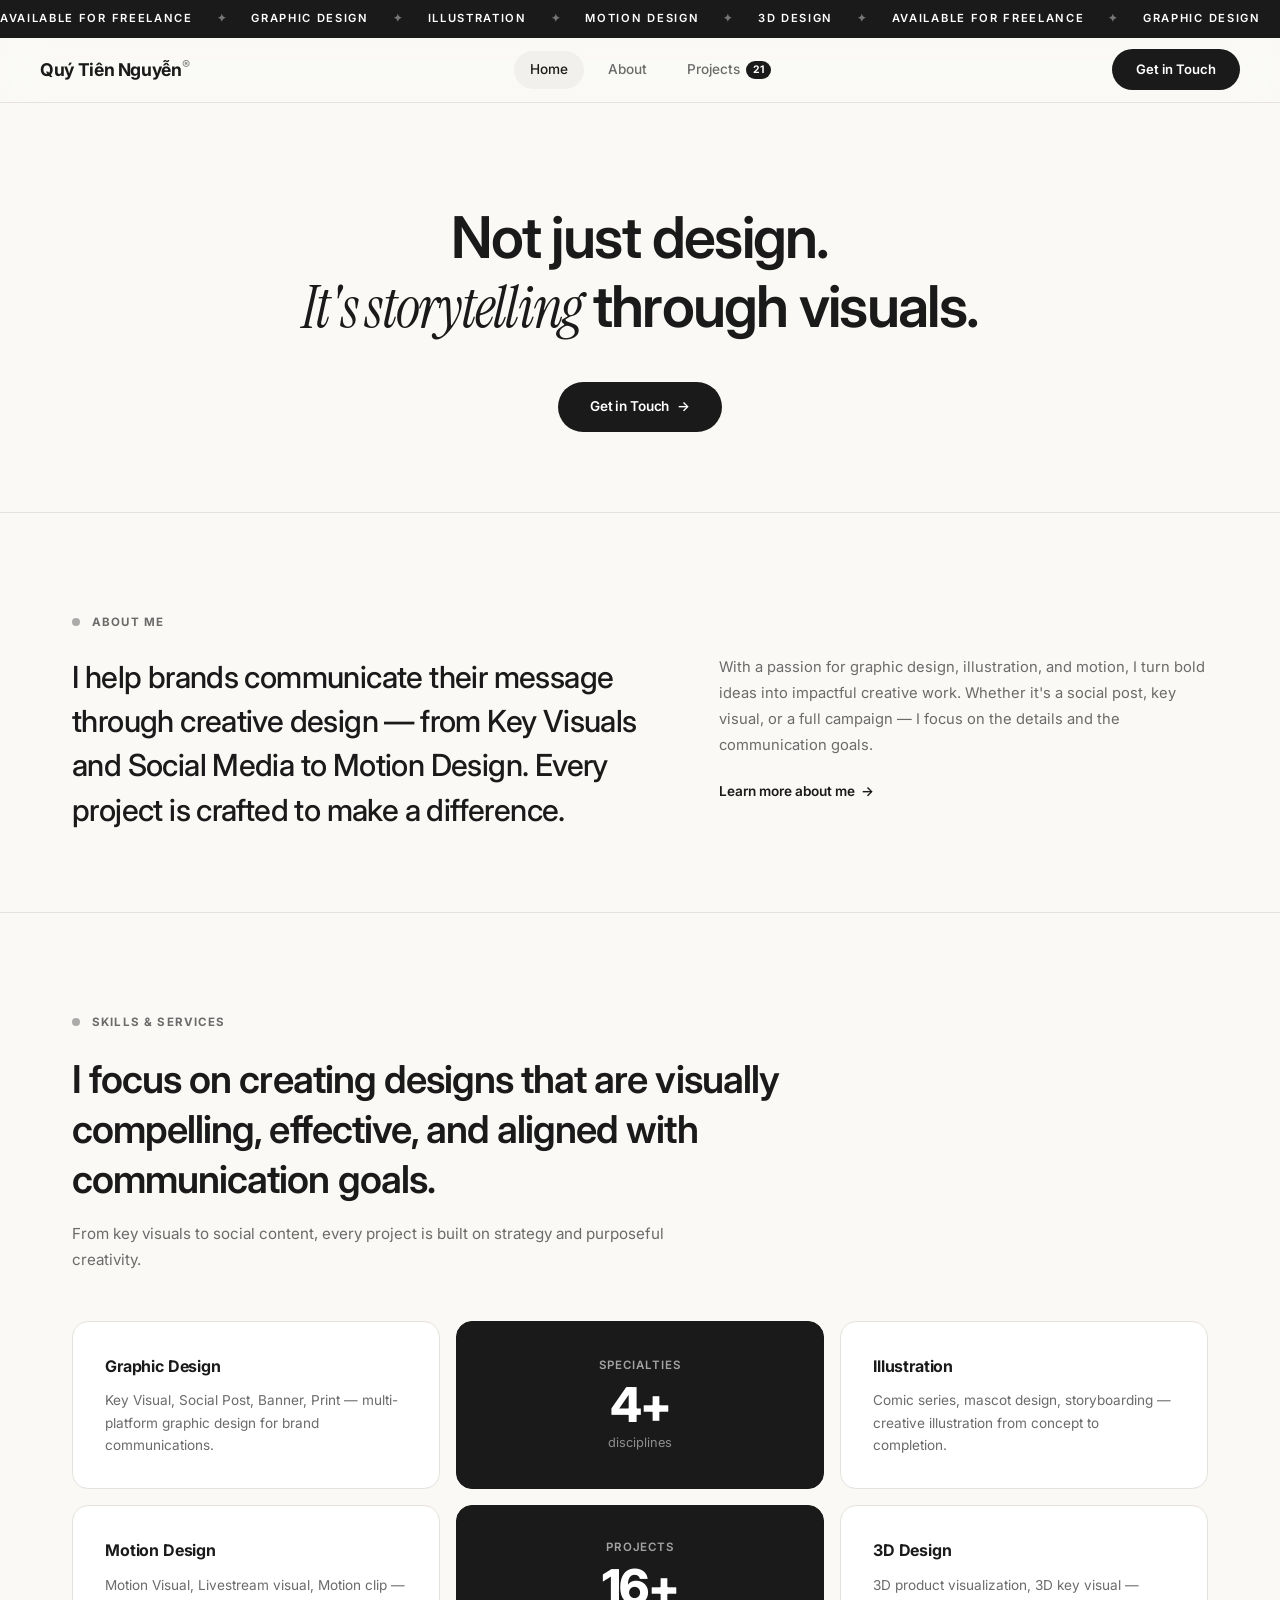
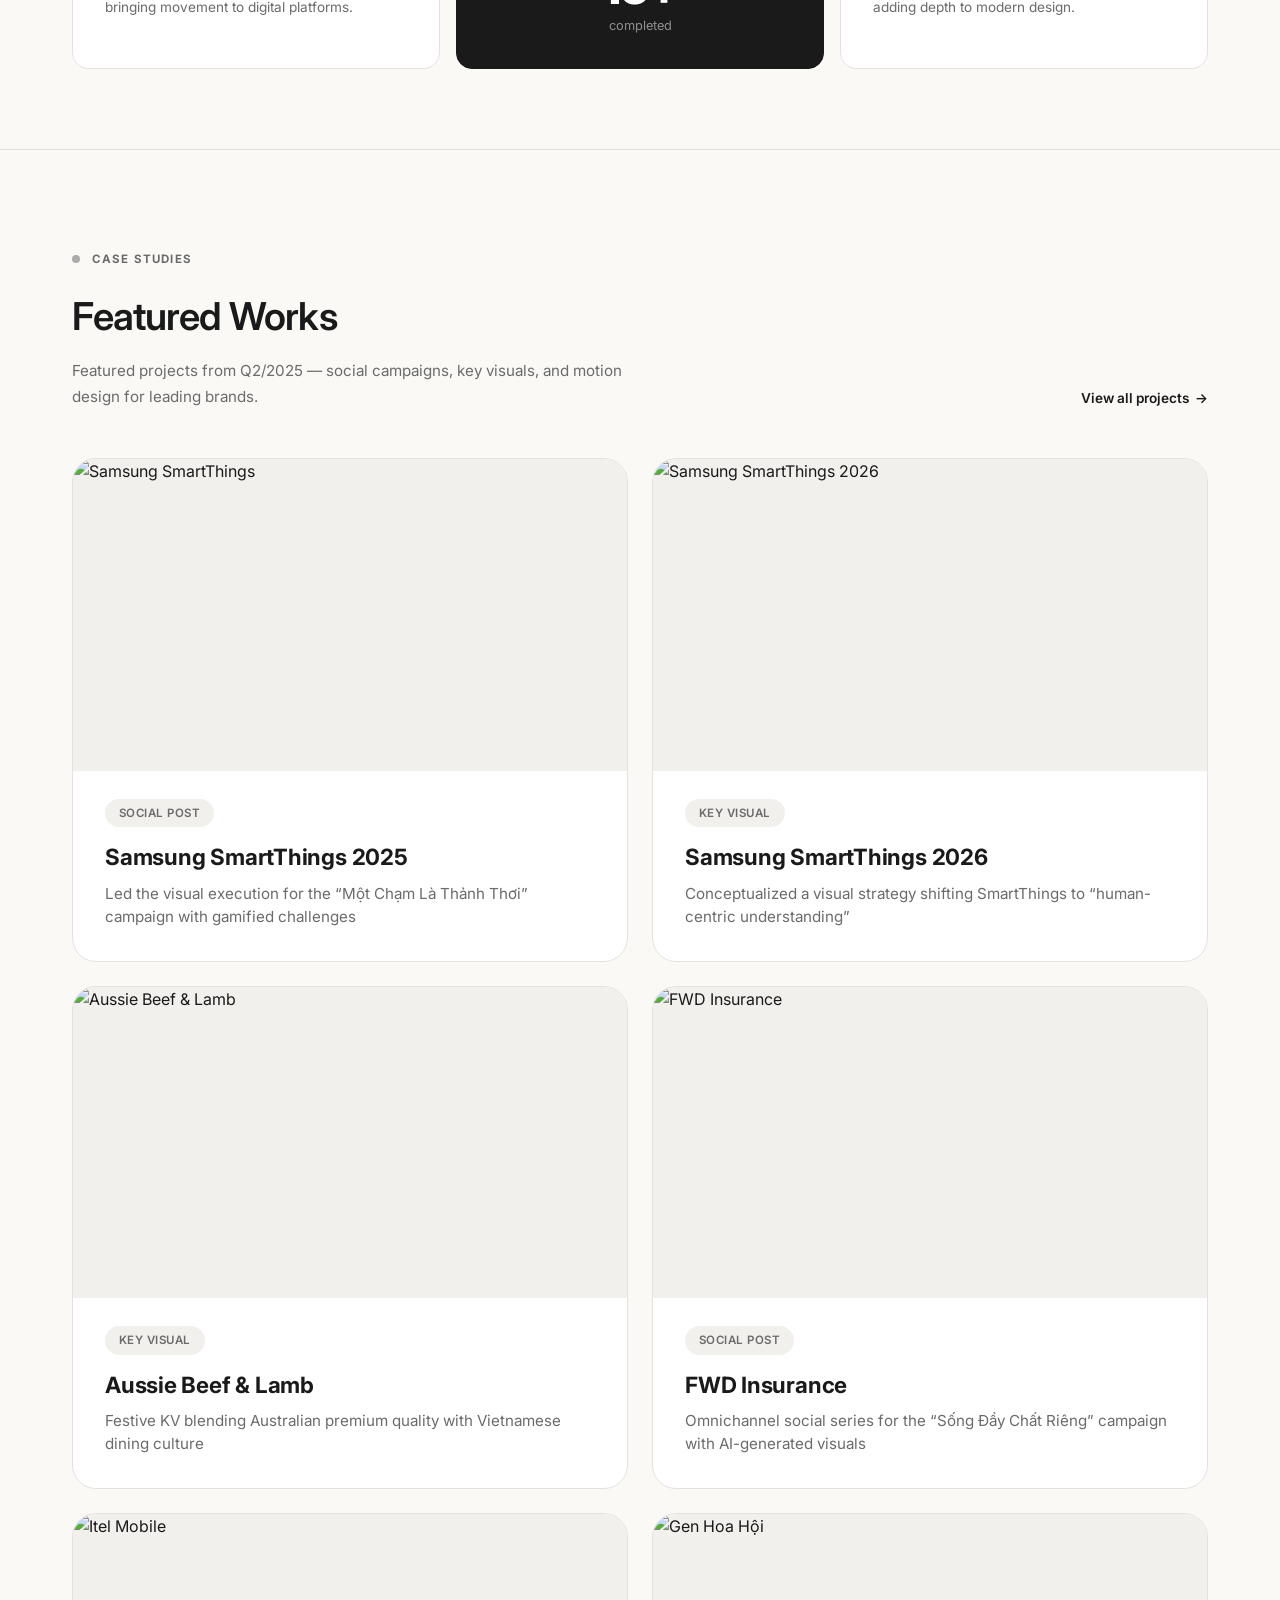
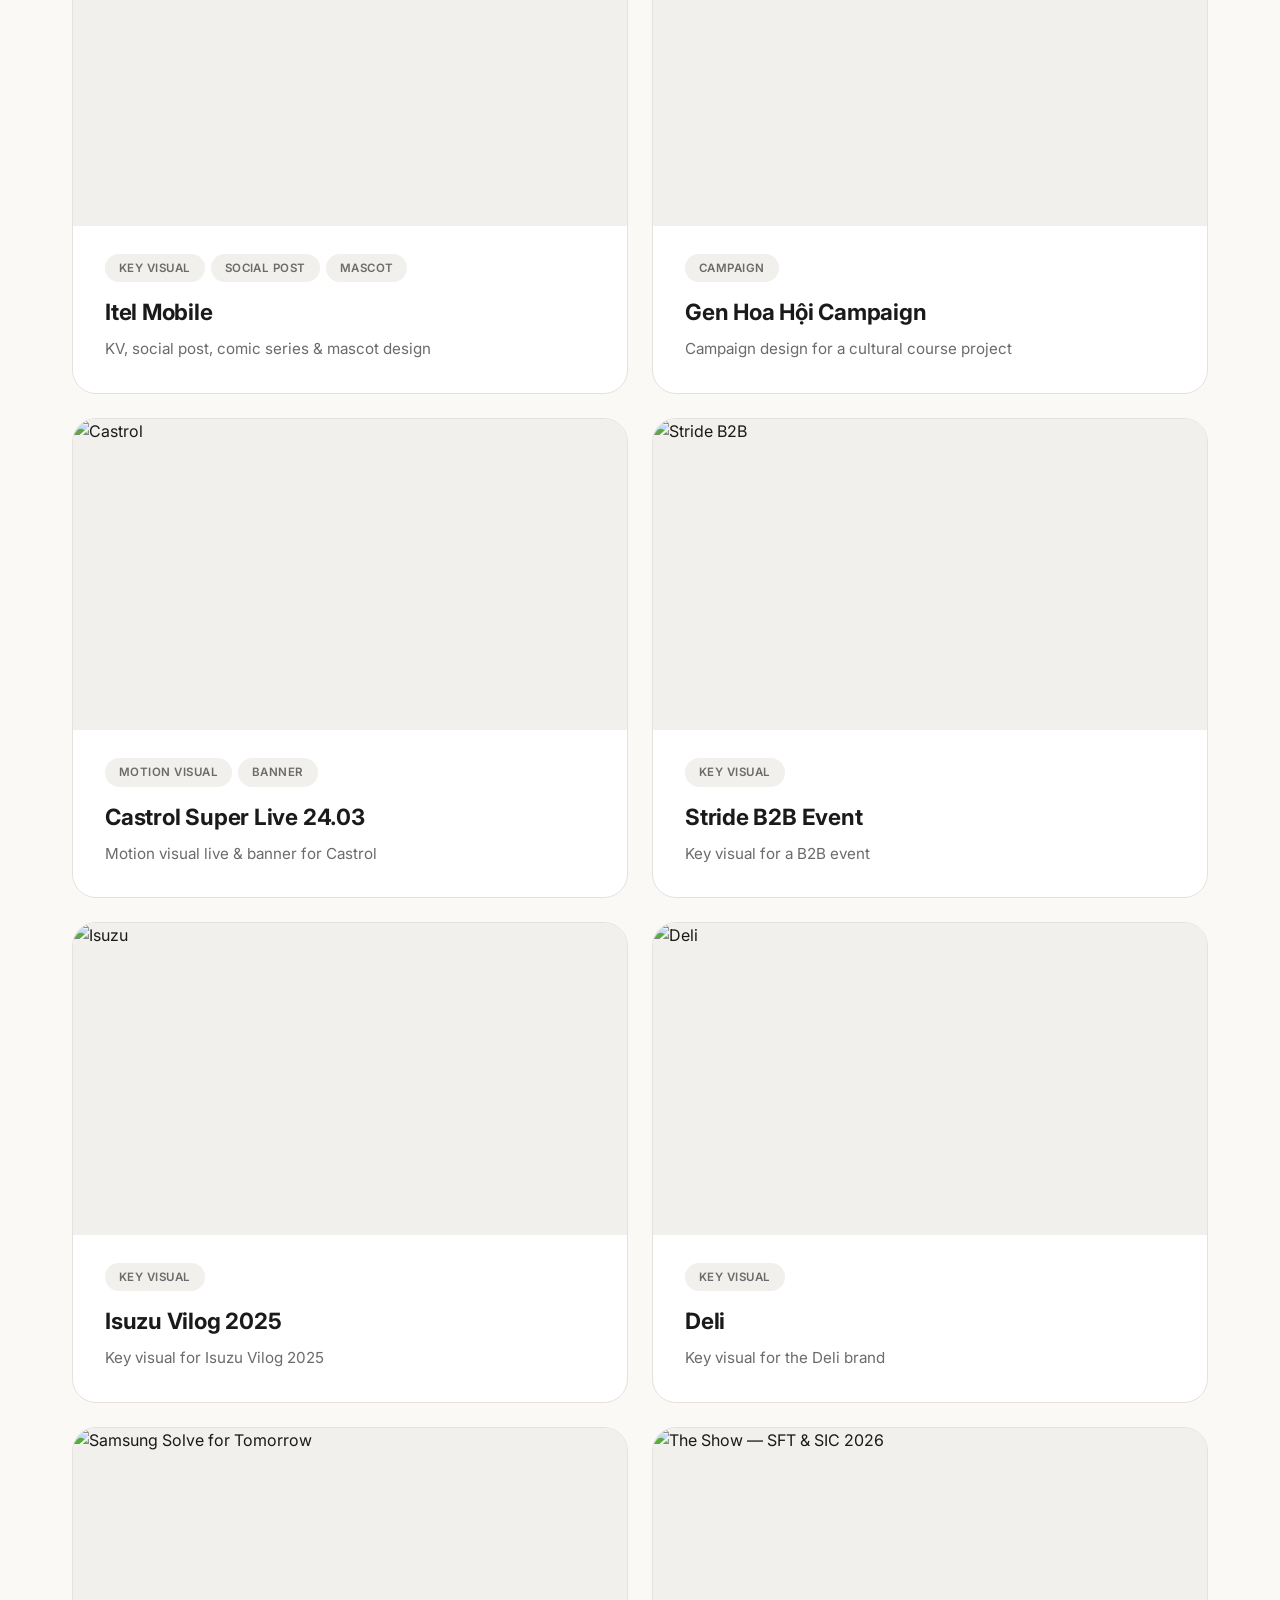
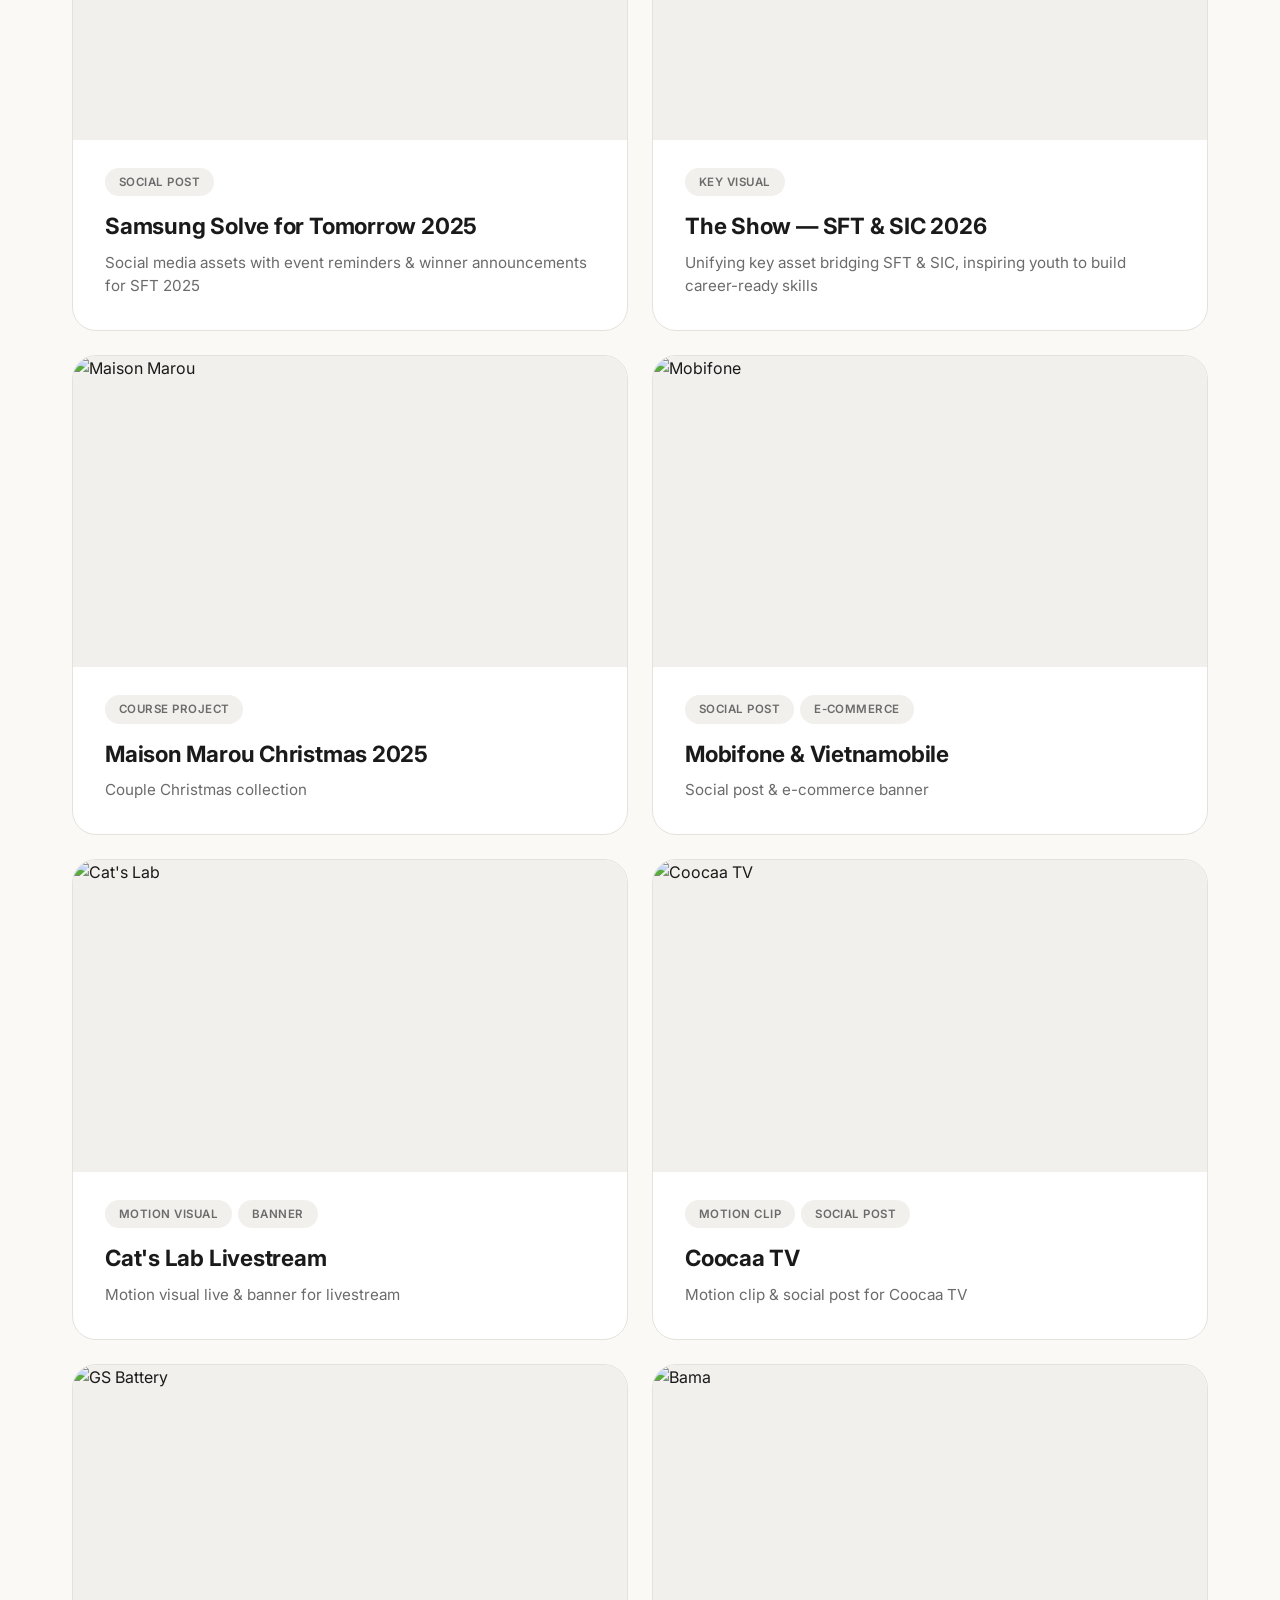
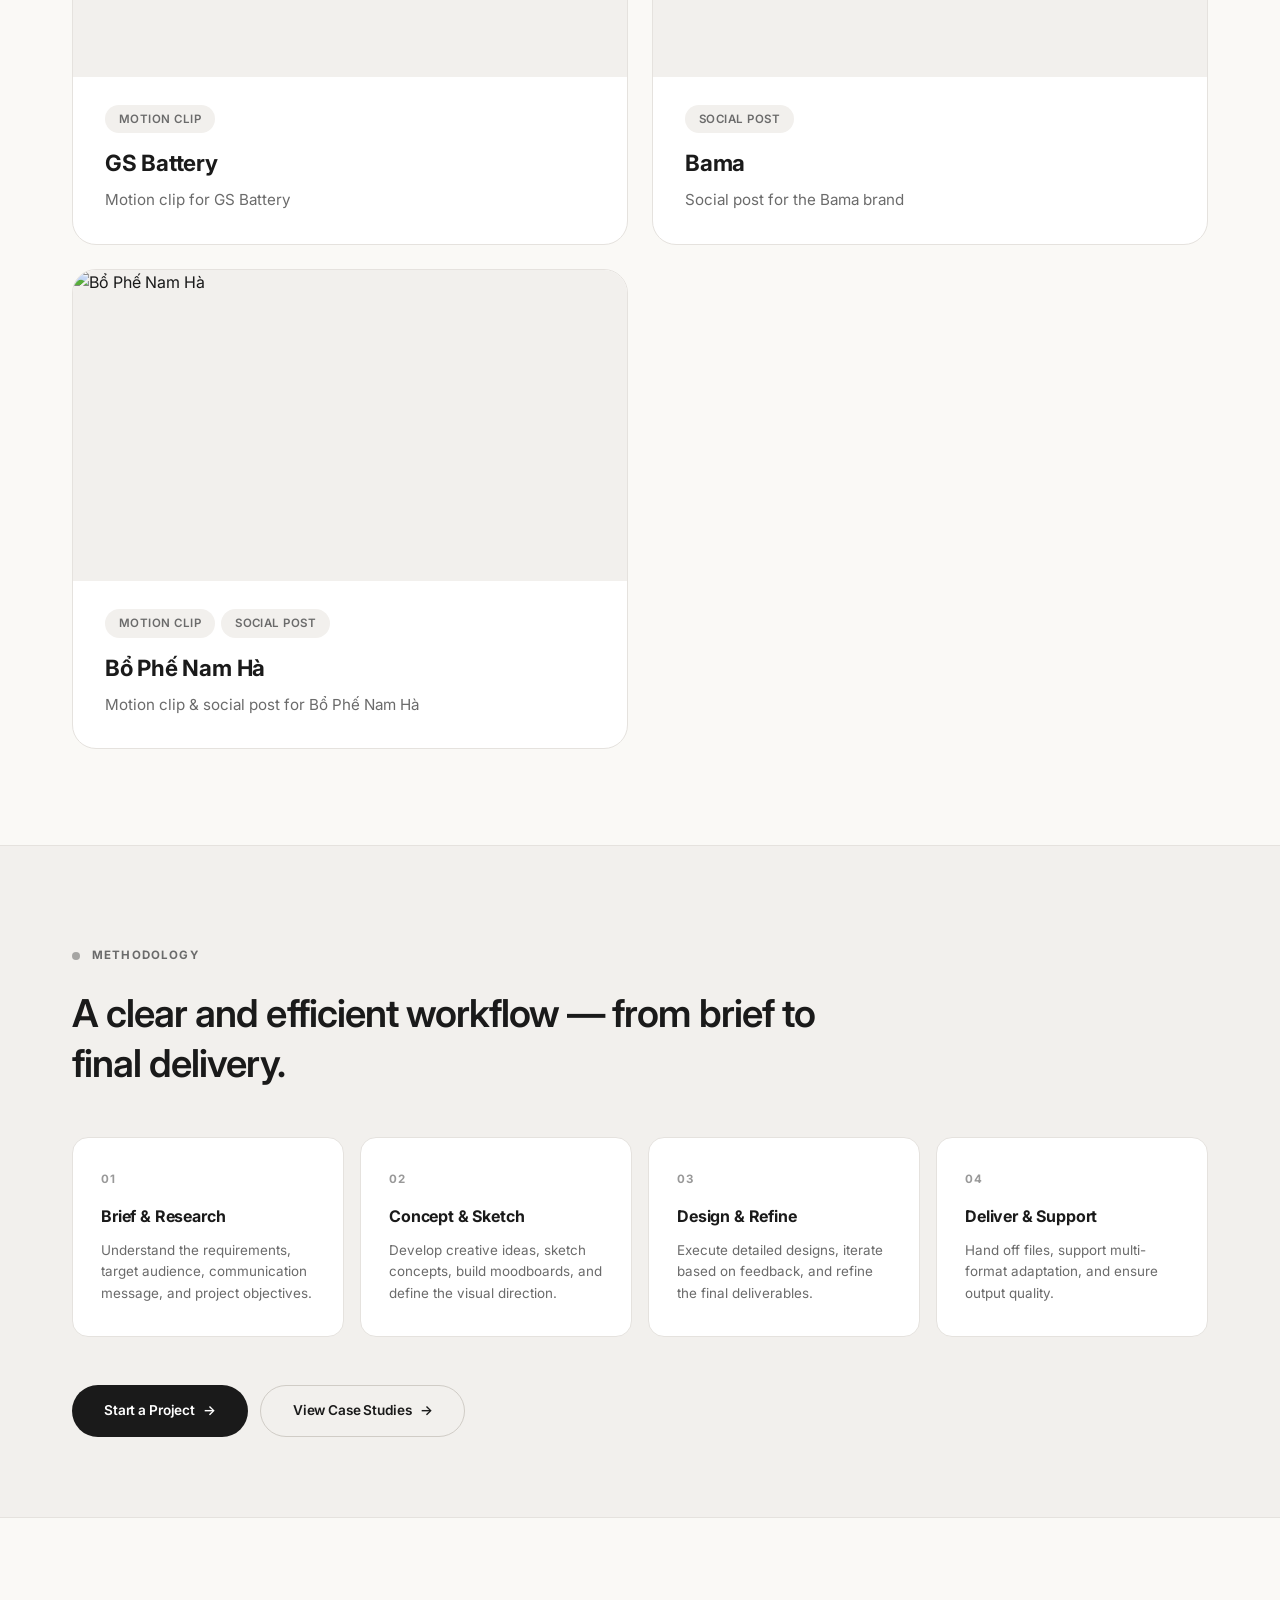
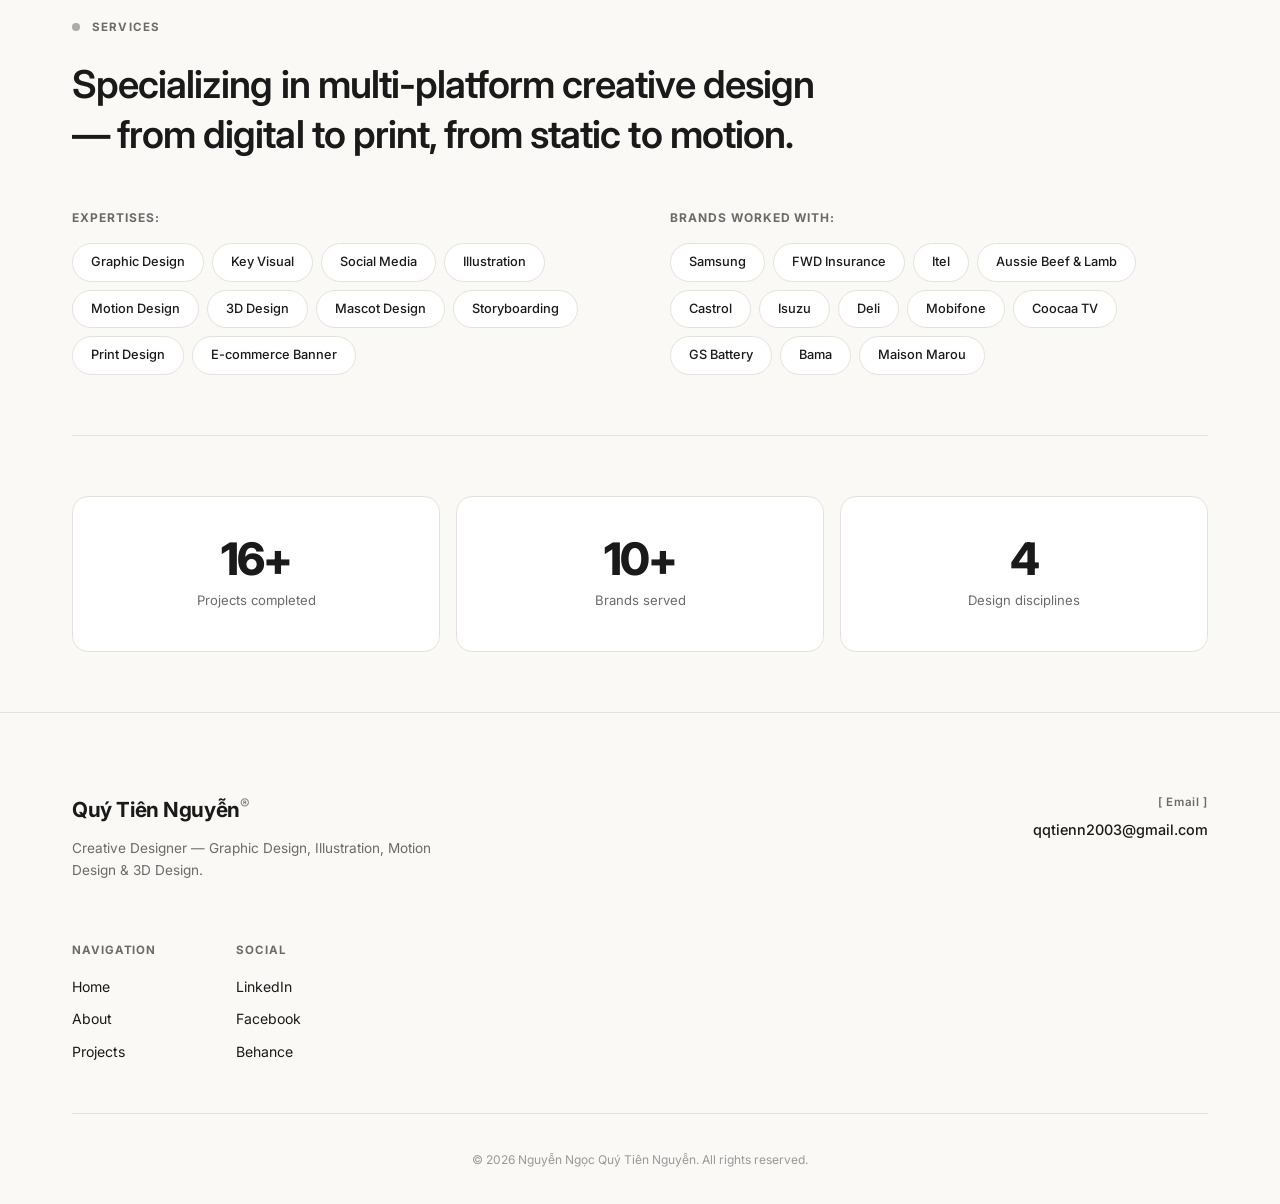
==== index.html @ 7c1c3399 "Add files via upload" ====
<!DOCTYPE html>
<html lang="en">
<head>
    <meta charset="UTF-8">
    <meta name="viewport" content="width=device-width, initial-scale=1.0">
    <title>Nguyễn Ngọc Quý Tiên Nguyễn — Creative Designer Portfolio</title>
    <link rel="stylesheet" href="css/noora.css">
    <link rel="preconnect" href="https://fonts.googleapis.com">
    <link rel="preconnect" href="https://fonts.gstatic.com" crossorigin>
    <link href="https://fonts.googleapis.com/css2?family=Inter:wght@300;400;500;600;700;800;900&family=Instrument+Serif:ital@0;1&display=swap" rel="stylesheet">
</head>
<body>
    <!-- Announcement Bar -->
    <div class="announcement-bar">
        <div class="announcement-track">
            <span>AVAILABLE FOR FREELANCE</span>
            <span class="ann-dot">✦</span>
            <span>GRAPHIC DESIGN</span>
            <span class="ann-dot">✦</span>
            <span>ILLUSTRATION</span>
            <span class="ann-dot">✦</span>
            <span>MOTION DESIGN</span>
            <span class="ann-dot">✦</span>
            <span>3D DESIGN</span>
            <span class="ann-dot">✦</span>
            <span>AVAILABLE FOR FREELANCE</span>
            <span class="ann-dot">✦</span>
            <span>GRAPHIC DESIGN</span>
            <span class="ann-dot">✦</span>
            <span>ILLUSTRATION</span>
            <span class="ann-dot">✦</span>
            <span>MOTION DESIGN</span>
            <span class="ann-dot">✦</span>
            <span>3D DESIGN</span>
            <span class="ann-dot">✦</span>
        </div>
    </div>

    <!-- Navigation -->
    <nav class="navbar">
        <div class="nav-inner">
            <a href="index.html" class="nav-logo">Quý Tiên Nguyễn<span class="logo-dot">®</span></a>
            <div class="nav-links">
                <a href="index.html" class="nav-link active">Home</a>
                <a href="#about" class="nav-link">About</a>
                <a href="projects.html" class="nav-link">Projects <span class="nav-badge">21</span></a>
            </div>
            <a href="#footer" class="nav-cta">Get in Touch</a>
            <button class="nav-toggle" id="navToggle" aria-label="Menu">
                <span></span><span></span><span></span>
            </button>
        </div>
    </nav>

    <!-- Mobile Menu Overlay -->
    <div class="mobile-overlay" id="mobileOverlay">
        <a href="index.html">Home</a>
        <a href="#about" class="mobile-nav-link">About</a>
        <a href="projects.html">Projects</a>
        <a href="#footer" class="nav-cta mobile-nav-link">Get in Touch</a>
    </div>

    <!-- Hero Section -->
    <section class="hero">
        <div class="container">
            <div class="hero-content">
                <h1 class="hero-title">
                    Not just design.<br>
                    <span class="hero-title-italic">It's storytelling</span> through visuals.
                </h1>
                <div class="hero-actions">
                    <a href="#footer" class="btn-primary">Get in Touch <span class="btn-arrow">→</span></a>
                </div>
            </div>
        </div>
    </section>

    <!-- About Section -->
    <section class="about-section" id="about">
        <div class="container">
            <div class="section-label">About me</div>
            <div class="about-grid">
                <h2 class="about-text-large">
                    I help brands communicate their message through creative design — from Key Visuals and Social Media to Motion Design. Every project is crafted to make a difference.
                </h2>
                <div class="about-detail">
                    <p>With a passion for graphic design, illustration, and motion, I turn bold ideas into impactful creative work. Whether it's a social post, key visual, or a full campaign — I focus on the details and the communication goals.</p>
                    <a href="#skills" class="link-arrow">Learn more about me <span>→</span></a>
                </div>
            </div>
        </div>
    </section>

    <!-- Benefits / Skills -->
    <section class="benefits-section" id="skills">
        <div class="container">
            <div class="section-label">Skills &amp; Services</div>
            <h2 class="section-heading">I focus on creating designs that are visually compelling, effective, and aligned with communication goals.</h2>
            <p class="section-subtext">From key visuals to social content, every project is built on strategy and purposeful creativity.</p>

            <div class="benefits-grid">
                <div class="benefit-card">
                    <h3>Graphic Design</h3>
                    <p>Key Visual, Social Post, Banner, Print — multi-platform graphic design for brand communications.</p>
                </div>
                <div class="benefit-card benefit-highlight">
                    <div class="benefit-stat-label">Specialties</div>
                    <div class="benefit-stat">4+</div>
                    <div class="benefit-stat-sub">disciplines</div>
                </div>
                <div class="benefit-card">
                    <h3>Illustration</h3>
                    <p>Comic series, mascot design, storyboarding — creative illustration from concept to completion.</p>
                </div>
                <div class="benefit-card">
                    <h3>Motion Design</h3>
                    <p>Motion Visual, Livestream visual, Motion clip — bringing movement to digital platforms.</p>
                </div>
                <div class="benefit-card benefit-highlight">
                    <div class="benefit-stat-label">Projects</div>
                    <div class="benefit-stat">16+</div>
                    <div class="benefit-stat-sub">completed</div>
                </div>
                <div class="benefit-card">
                    <h3>3D Design</h3>
                    <p>3D product visualization, 3D key visual — adding depth to modern design.</p>
                </div>
            </div>
        </div>
    </section>

    <!-- Case Studies -->
    <section class="case-studies" id="works">
        <div class="container">
            <div class="section-label">Case Studies</div>
            <h2 class="section-heading">Featured Works</h2>
            <div class="cs-subtext-row">
                <p class="section-subtext">Featured projects from Q2/2025 — social campaigns, key visuals, and motion design for leading brands.</p>
                <a href="projects.html" class="link-arrow">View all projects <span>→</span></a>
            </div>

            <div class="cases-grid cases-grid-2col">
                <a href="project.html?id=samsung-smartthings" class="case-card">
                    <div class="case-image"><img src="images/page-02.jpg" alt="Samsung SmartThings" loading="lazy"></div>
                    <div class="case-info">
                        <div class="case-tags"><span class="case-tag">Social Post</span></div>
                        <h3>Samsung SmartThings 2025</h3>
                        <p>Led the visual execution for the “Một Chạm Là Thảnh Thơi” campaign with gamified challenges</p>
                    </div>
                </a>
                <a href="project.html?id=samsung-smartthings-2026" class="case-card">
                    <div class="case-image"><img src="images/page-03.jpg" alt="Samsung SmartThings 2026" loading="lazy"></div>
                    <div class="case-info">
                        <div class="case-tags"><span class="case-tag">Key Visual</span></div>
                        <h3>Samsung SmartThings 2026</h3>
                        <p>Conceptualized a visual strategy shifting SmartThings to “human-centric understanding”</p>
                    </div>
                </a>
                <a href="project.html?id=aussie-beef" class="case-card">
                    <div class="case-image"><img src="images/page-04.jpg" alt="Aussie Beef & Lamb" loading="lazy"></div>
                    <div class="case-info">
                        <div class="case-tags"><span class="case-tag">Key Visual</span></div>
                        <h3>Aussie Beef &amp; Lamb</h3>
                        <p>Festive KV blending Australian premium quality with Vietnamese dining culture</p>
                    </div>
                </a>
                <a href="project.html?id=fwd" class="case-card">
                    <div class="case-image"><img src="images/page-06.jpg" alt="FWD Insurance" loading="lazy"></div>
                    <div class="case-info">
                        <div class="case-tags"><span class="case-tag">Social Post</span></div>
                        <h3>FWD Insurance</h3>
                        <p>Omnichannel social series for the “Sống Đầy Chất Riêng” campaign with AI-generated visuals</p>
                    </div>
                </a>
                <a href="project.html?id=itel" class="case-card">
                    <div class="case-image"><img src="images/page-07.jpg" alt="Itel Mobile" loading="lazy"></div>
                    <div class="case-info">
                        <div class="case-tags">
                            <span class="case-tag">Key Visual</span>
                            <span class="case-tag">Social Post</span>
                            <span class="case-tag">Mascot</span>
                        </div>
                        <h3>Itel Mobile</h3>
                        <p>KV, social post, comic series &amp; mascot design</p>
                    </div>
                </a>
                <a href="project.html?id=gen-hoa-hoi" class="case-card">
                    <div class="case-image"><img src="images/page-13.jpg" alt="Gen Hoa Hội" loading="lazy"></div>
                    <div class="case-info">
                        <div class="case-tags"><span class="case-tag">Campaign</span></div>
                        <h3>Gen Hoa Hội Campaign</h3>
                        <p>Campaign design for a cultural course project</p>
                    </div>
                </a>
                <a href="project.html?id=castrol" class="case-card">
                    <div class="case-image"><img src="images/page-14.jpg" alt="Castrol" loading="lazy"></div>
                    <div class="case-info">
                        <div class="case-tags">
                            <span class="case-tag">Motion Visual</span>
                            <span class="case-tag">Banner</span>
                        </div>
                        <h3>Castrol Super Live 24.03</h3>
                        <p>Motion visual live &amp; banner for Castrol</p>
                    </div>
                </a>
                <a href="project.html?id=stride" class="case-card">
                    <div class="case-image"><img src="images/page-15.jpg" alt="Stride B2B" loading="lazy"></div>
                    <div class="case-info">
                        <div class="case-tags"><span class="case-tag">Key Visual</span></div>
                        <h3>Stride B2B Event</h3>
                        <p>Key visual for a B2B event</p>
                    </div>
                </a>
                <a href="project.html?id=isuzu" class="case-card">
                    <div class="case-image"><img src="images/page-16.jpg" alt="Isuzu" loading="lazy"></div>
                    <div class="case-info">
                        <div class="case-tags"><span class="case-tag">Key Visual</span></div>
                        <h3>Isuzu Vilog 2025</h3>
                        <p>Key visual for Isuzu Vilog 2025</p>
                    </div>
                </a>
                <a href="project.html?id=deli" class="case-card">
                    <div class="case-image"><img src="images/page-17.jpg" alt="Deli" loading="lazy"></div>
                    <div class="case-info">
                        <div class="case-tags"><span class="case-tag">Key Visual</span></div>
                        <h3>Deli</h3>
                        <p>Key visual for the Deli brand</p>
                    </div>
                </a>
                <a href="project.html?id=samsung-sft" class="case-card">
                    <div class="case-image"><img src="images/page-18.jpg" alt="Samsung Solve for Tomorrow" loading="lazy"></div>
                    <div class="case-info">
                        <div class="case-tags"><span class="case-tag">Social Post</span></div>
                        <h3>Samsung Solve for Tomorrow 2025</h3>
                        <p>Social media assets with event reminders &amp; winner announcements for SFT 2025</p>
                    </div>
                </a>
                <a href="project.html?id=the-show-sft-sic-2026" class="case-card">
                    <div class="case-image"><img src="images/page-32.jpg" alt="The Show — SFT & SIC 2026" loading="lazy"></div>
                    <div class="case-info">
                        <div class="case-tags"><span class="case-tag">Key Visual</span></div>
                        <h3>The Show — SFT &amp; SIC 2026</h3>
                        <p>Unifying key asset bridging SFT &amp; SIC, inspiring youth to build career-ready skills</p>
                    </div>
                </a>
                <a href="project.html?id=maison-marou" class="case-card">
                    <div class="case-image"><img src="images/page-19.jpg" alt="Maison Marou" loading="lazy"></div>
                    <div class="case-info">
                        <div class="case-tags"><span class="case-tag">Course Project</span></div>
                        <h3>Maison Marou Christmas 2025</h3>
                        <p>Couple Christmas collection</p>
                    </div>
                </a>
                <a href="project.html?id=mobifone" class="case-card">
                    <div class="case-image"><img src="images/page-20.jpg" alt="Mobifone" loading="lazy"></div>
                    <div class="case-info">
                        <div class="case-tags">
                            <span class="case-tag">Social Post</span>
                            <span class="case-tag">E-commerce</span>
                        </div>
                        <h3>Mobifone &amp; Vietnamobile</h3>
                        <p>Social post &amp; e-commerce banner</p>
                    </div>
                </a>
                <a href="project.html?id=cats-lab" class="case-card">
                    <div class="case-image"><img src="images/page-21.jpg" alt="Cat's Lab" loading="lazy"></div>
                    <div class="case-info">
                        <div class="case-tags">
                            <span class="case-tag">Motion Visual</span>
                            <span class="case-tag">Banner</span>
                        </div>
                        <h3>Cat's Lab Livestream</h3>
                        <p>Motion visual live &amp; banner for livestream</p>
                    </div>
                </a>
                <a href="project.html?id=coocaa" class="case-card">
                    <div class="case-image"><img src="images/page-23.jpg" alt="Coocaa TV" loading="lazy"></div>
                    <div class="case-info">
                        <div class="case-tags">
                            <span class="case-tag">Motion Clip</span>
                            <span class="case-tag">Social Post</span>
                        </div>
                        <h3>Coocaa TV</h3>
                        <p>Motion clip &amp; social post for Coocaa TV</p>
                    </div>
                </a>
                <a href="project.html?id=gs-battery" class="case-card">
                    <div class="case-image"><img src="images/page-26.jpg" alt="GS Battery" loading="lazy"></div>
                    <div class="case-info">
                        <div class="case-tags"><span class="case-tag">Motion Clip</span></div>
                        <h3>GS Battery</h3>
                        <p>Motion clip for GS Battery</p>
                    </div>
                </a>
                <a href="project.html?id=bama" class="case-card">
                    <div class="case-image"><img src="images/page-27.jpg" alt="Bama" loading="lazy"></div>
                    <div class="case-info">
                        <div class="case-tags"><span class="case-tag">Social Post</span></div>
                        <h3>Bama</h3>
                        <p>Social post for the Bama brand</p>
                    </div>
                </a>
                <a href="project.html?id=bo-phe-nam-ha" class="case-card">
                    <div class="case-image"><img src="images/page-41.jpg" alt="Bổ Phế Nam Hà" loading="lazy"></div>
                    <div class="case-info">
                        <div class="case-tags">
                            <span class="case-tag">Motion Clip</span>
                            <span class="case-tag">Social Post</span>
                        </div>
                        <h3>Bổ Phế Nam Hà</h3>
                        <p>Motion clip &amp; social post for Bổ Phế Nam Hà</p>
                    </div>
                </a>
            </div>
        </div>
    </section>

    <!-- Methodology / Process -->
    <section class="methodology-section">
        <div class="container">
            <div class="section-label">Methodology</div>
            <h2 class="section-heading">A clear and efficient workflow — from brief to final delivery.</h2>

            <div class="method-steps">
                <div class="method-step">
                    <span class="step-num">01</span>
                    <h3>Brief & Research</h3>
                    <p>Understand the requirements, target audience, communication message, and project objectives.</p>
                </div>
                <div class="method-step">
                    <span class="step-num">02</span>
                    <h3>Concept & Sketch</h3>
                    <p>Develop creative ideas, sketch concepts, build moodboards, and define the visual direction.</p>
                </div>
                <div class="method-step">
                    <span class="step-num">03</span>
                    <h3>Design & Refine</h3>
                    <p>Execute detailed designs, iterate based on feedback, and refine the final deliverables.</p>
                </div>
                <div class="method-step">
                    <span class="step-num">04</span>
                    <h3>Deliver & Support</h3>
                    <p>Hand off files, support multi-format adaptation, and ensure output quality.</p>
                </div>
            </div>

            <div class="method-actions">
                <a href="mailto:qqtienn2003@gmail.com" class="btn-primary">Start a Project <span class="btn-arrow">→</span></a>
                <a href="projects.html" class="btn-outline">View Case Studies <span>→</span></a>
            </div>
        </div>
    </section>

    <!-- Services / Expertise -->
    <section class="services-section">
        <div class="container">
            <div class="section-label">Services</div>
            <h2 class="section-heading">Specializing in multi-platform creative design — from digital to print, from static to motion.</h2>

            <div class="services-content">
                <div class="services-col">
                    <span class="service-label">Expertises:</span>
                    <div class="expertise-tags">
                        <span class="expertise-tag">Graphic Design</span>
                        <span class="expertise-tag">Key Visual</span>
                        <span class="expertise-tag">Social Media</span>
                        <span class="expertise-tag">Illustration</span>
                        <span class="expertise-tag">Motion Design</span>
                        <span class="expertise-tag">3D Design</span>
                        <span class="expertise-tag">Mascot Design</span>
                        <span class="expertise-tag">Storyboarding</span>
                        <span class="expertise-tag">Print Design</span>
                        <span class="expertise-tag">E-commerce Banner</span>
                    </div>
                </div>
                <div class="services-col">
                    <span class="service-label">Brands worked with:</span>
                    <div class="expertise-tags">
                        <span class="expertise-tag">Samsung</span>
                        <span class="expertise-tag">FWD Insurance</span>
                        <span class="expertise-tag">Itel</span>
                        <span class="expertise-tag">Aussie Beef &amp; Lamb</span>
                        <span class="expertise-tag">Castrol</span>
                        <span class="expertise-tag">Isuzu</span>
                        <span class="expertise-tag">Deli</span>
                        <span class="expertise-tag">Mobifone</span>
                        <span class="expertise-tag">Coocaa TV</span>
                        <span class="expertise-tag">GS Battery</span>
                        <span class="expertise-tag">Bama</span>
                        <span class="expertise-tag">Maison Marou</span>
                    </div>
                </div>
            </div>

            <!-- Stats Row -->
            <div class="stats-row">
                <div class="stat-item">
                    <div class="stat-number">16+</div>
                    <div class="stat-desc">Projects completed</div>
                </div>
                <div class="stat-item">
                    <div class="stat-number">10+</div>
                    <div class="stat-desc">Brands served</div>
                </div>
                <div class="stat-item">
                    <div class="stat-number">4</div>
                    <div class="stat-desc">Design disciplines</div>
                </div>
            </div>
        </div>
    </section>

    <!-- Footer -->
    <footer class="footer" id="footer">
        <div class="container">
            <div class="footer-top">
                <div class="footer-brand">
                    <span class="footer-logo">Quý Tiên Nguyễn<span class="logo-dot">®</span></span>
                    <p class="footer-tagline">Creative Designer — Graphic Design, Illustration, Motion Design &amp; 3D Design.</p>
                </div>
                <div class="footer-contact-info">
                    <div class="footer-info-item">
                        <h4>[ Email ]</h4>
                        <a href="mailto:qqtienn2003@gmail.com">qqtienn2003@gmail.com</a>
                    </div>
                </div>
            </div>

            <div class="footer-mid">
                <div class="footer-nav-col">
                    <h5>Navigation</h5>
                    <a href="index.html">Home</a>
                    <a href="#about">About</a>
                    <a href="projects.html">Projects</a>
                </div>
                <div class="footer-nav-col">
                    <h5>Social</h5>
                    <a href="https://www.linkedin.com/in/quytiennguyen/" target="_blank" rel="noopener">LinkedIn</a>
                    <a href="https://web.facebook.com/nguyen.ngoc.quy.tien.384084" target="_blank" rel="noopener">Facebook</a>
                    <a href="https://www.behance.net/quytiennguyen" target="_blank" rel="noopener">Behance</a>
                </div>
            </div>

            <div class="footer-bottom">
                <span>© 2026 Nguyễn Ngọc Quý Tiên Nguyễn. All rights reserved.</span>
            </div>
        </div>
    </footer>

    <script src="js/noora.js"></script>
</body>
</html>
---- css/noora.css ----
/* ============================================
   NOORA TEMPLATE — BASE
   ============================================ */
*, *::before, *::after {
    margin: 0;
    padding: 0;
    box-sizing: border-box;
}

:root {
    --bg: #FAF9F6;
    --bg-alt: #F2F0ED;
    --bg-dark: #1a1a1a;
    --text: #1a1a1a;
    --text-muted: #6b6b6b;
    --text-light: #999999;
    --accent: #1a1a1a;
    --border: #e5e2de;
    --border-dark: #d0ccc6;
    --card-bg: #ffffff;
    --radius: 16px;
    --radius-lg: 24px;
    --radius-sm: 10px;
    --transition: cubic-bezier(0.25, 0.46, 0.45, 0.94);
    --transition-smooth: cubic-bezier(0.16, 1, 0.3, 1);
}

html {
    scroll-behavior: smooth;
    font-size: 16px;
}

body {
    font-family: 'Inter', -apple-system, BlinkMacSystemFont, sans-serif;
    background-color: var(--bg);
    color: var(--text);
    line-height: 1.6;
    overflow-x: hidden;
    -webkit-font-smoothing: antialiased;
}

a {
    text-decoration: none;
    color: inherit;
}

img {
    max-width: 100%;
    height: auto;
    display: block;
}

.container {
    max-width: 1200px;
    margin: 0 auto;
    padding: 0 32px;
}

/* ============================================
   ANNOUNCEMENT BAR
   ============================================ */
.announcement-bar {
    background: var(--bg-dark);
    color: #fff;
    padding: 10px 0;
    overflow: hidden;
    position: relative;
    z-index: 1001;
}

.announcement-track {
    display: flex;
    gap: 24px;
    white-space: nowrap;
    animation: marqueeScroll 25s linear infinite;
}

.announcement-track span {
    font-size: 0.7rem;
    font-weight: 600;
    letter-spacing: 0.15em;
    text-transform: uppercase;
    flex-shrink: 0;
}

.ann-dot {
    opacity: 0.4;
}

@keyframes marqueeScroll {
    from { transform: translateX(0); }
    to { transform: translateX(-50%); }
}

/* ============================================
   NAVIGATION
   ============================================ */
.navbar {
    position: sticky;
    top: 0;
    background: rgba(250, 249, 246, 0.85);
    backdrop-filter: blur(20px);
    -webkit-backdrop-filter: blur(20px);
    border-bottom: 1px solid var(--border);
    z-index: 1000;
    padding: 0 32px;
}

.nav-inner {
    max-width: 1200px;
    margin: 0 auto;
    display: flex;
    align-items: center;
    justify-content: space-between;
    height: 64px;
}

.nav-logo {
    font-family: 'Inter', sans-serif;
    font-size: 1.1rem;
    font-weight: 700;
    letter-spacing: -0.02em;
    color: var(--text);
}

.logo-dot {
    font-size: 0.7em;
    vertical-align: super;
    opacity: 0.5;
}

.nav-links {
    display: flex;
    gap: 8px;
}

.nav-link {
    font-size: 0.85rem;
    font-weight: 500;
    color: var(--text-muted);
    padding: 8px 16px;
    border-radius: 100px;
    transition: color 0.2s ease, background 0.2s ease;
    display: flex;
    align-items: center;
    gap: 6px;
}

.nav-link:hover {
    color: var(--text);
    background: var(--bg-alt);
}

.nav-link.active {
    color: var(--text);
    background: var(--bg-alt);
}

.nav-badge {
    font-size: 0.65rem;
    font-weight: 700;
    background: var(--bg-dark);
    color: #fff;
    padding: 1px 7px;
    border-radius: 100px;
    line-height: 1.6;
}

.nav-cta {
    font-size: 0.82rem;
    font-weight: 600;
    color: #fff;
    background: var(--bg-dark);
    padding: 10px 24px;
    border-radius: 100px;
    transition: opacity 0.2s ease, transform 0.2s ease;
}

.nav-cta:hover {
    opacity: 0.85;
    transform: translateY(-1px);
}

/* ============================================
   HERO
   ============================================ */
.hero {
    padding: 100px 0 80px;
    text-align: center;
}

.hero-content {
    max-width: 850px;
    margin: 0 auto;
}

.hero-title {
    font-family: 'Inter', sans-serif;
    font-size: clamp(2.2rem, 4.5vw, 3.8rem);
    font-weight: 600;
    line-height: 1.2;
    letter-spacing: -0.03em;
    color: var(--text);
    margin-bottom: 40px;
}

.hero-title-italic {
    font-family: 'Instrument Serif', serif;
    font-style: italic;
    font-weight: 400;
}

.hero-actions {
    display: flex;
    justify-content: center;
    gap: 12px;
}

/* ============================================
   BUTTONS
   ============================================ */
.btn-primary {
    display: inline-flex;
    align-items: center;
    gap: 8px;
    padding: 14px 32px;
    background: var(--bg-dark);
    color: #fff;
    border: none;
    border-radius: 100px;
    font-size: 0.85rem;
    font-weight: 600;
    letter-spacing: -0.01em;
    cursor: pointer;
    transition: opacity 0.2s ease, transform 0.2s ease;
}

.btn-primary:hover {
    opacity: 0.85;
    transform: translateY(-1px);
}

.btn-arrow {
    font-size: 1em;
    transition: transform 0.2s ease;
}

.btn-primary:hover .btn-arrow {
    transform: translateX(3px);
}

.btn-outline {
    display: inline-flex;
    align-items: center;
    gap: 8px;
    padding: 14px 32px;
    background: transparent;
    color: var(--text);
    border: 1px solid var(--border-dark);
    border-radius: 100px;
    font-size: 0.85rem;
    font-weight: 600;
    letter-spacing: -0.01em;
    cursor: pointer;
    transition: background 0.2s ease, border-color 0.2s ease;
}

.btn-outline:hover {
    background: var(--bg-alt);
    border-color: var(--text-muted);
}

.btn-full {
    width: 100%;
    justify-content: center;
}

/* ============================================
   SECTION LABELS & HEADINGS
   ============================================ */
.section-label {
    font-size: 0.72rem;
    font-weight: 700;
    letter-spacing: 0.1em;
    text-transform: uppercase;
    color: var(--text-muted);
    margin-bottom: 24px;
    display: flex;
    align-items: center;
    gap: 12px;
}

.section-label::before {
    content: '';
    display: inline-block;
    width: 8px;
    height: 8px;
    background: var(--text);
    border-radius: 50%;
    opacity: 0.35;
}

.section-heading {
    font-family: 'Inter', sans-serif;
    font-size: clamp(1.6rem, 3vw, 2.4rem);
    font-weight: 600;
    line-height: 1.3;
    letter-spacing: -0.025em;
    color: var(--text);
    max-width: 750px;
    margin-bottom: 16px;
}

.section-subtext {
    font-size: 0.95rem;
    line-height: 1.7;
    color: var(--text-muted);
    max-width: 600px;
}

/* ============================================
   ABOUT SECTION
   ============================================ */
.about-section {
    padding: 100px 0 80px;
    border-top: 1px solid var(--border);
}

.about-grid {
    display: grid;
    grid-template-columns: 1.2fr 1fr;
    gap: 60px;
    align-items: start;
}

.about-text-large {
    font-family: 'Inter', sans-serif;
    font-size: clamp(1.4rem, 2.5vw, 1.9rem);
    font-weight: 500;
    line-height: 1.45;
    letter-spacing: -0.02em;
    color: var(--text);
}

.about-detail p {
    font-size: 0.92rem;
    line-height: 1.75;
    color: var(--text-muted);
    margin-bottom: 20px;
}

.link-arrow {
    font-size: 0.85rem;
    font-weight: 600;
    color: var(--text);
    display: inline-flex;
    align-items: center;
    gap: 6px;
    transition: gap 0.2s ease;
}

.link-arrow:hover {
    gap: 10px;
}

/* ============================================
   BENEFITS / SKILLS
   ============================================ */
.benefits-section {
    padding: 100px 0 80px;
    border-top: 1px solid var(--border);
}

.benefits-grid {
    display: grid;
    grid-template-columns: repeat(3, 1fr);
    gap: 16px;
    margin-top: 48px;
}

.benefit-card {
    background: var(--card-bg);
    border: 1px solid var(--border);
    border-radius: var(--radius);
    padding: 32px;
    transition: border-color 0.2s ease, transform 0.3s var(--transition-smooth);
}

.benefit-card:hover {
    border-color: var(--border-dark);
    transform: translateY(-3px);
}

.benefit-card h3 {
    font-size: 1rem;
    font-weight: 700;
    margin-bottom: 10px;
    letter-spacing: -0.01em;
}

.benefit-card p {
    font-size: 0.85rem;
    line-height: 1.65;
    color: var(--text-muted);
}

.benefit-highlight {
    background: var(--bg-dark);
    color: #fff;
    border-color: var(--bg-dark);
    display: flex;
    flex-direction: column;
    justify-content: center;
    align-items: center;
    text-align: center;
}

.benefit-highlight:hover {
    border-color: #333;
}

.benefit-stat-label {
    font-size: 0.72rem;
    font-weight: 600;
    letter-spacing: 0.08em;
    text-transform: uppercase;
    opacity: 0.6;
    margin-bottom: 4px;
}

.benefit-stat {
    font-size: 3rem;
    font-weight: 800;
    letter-spacing: -0.04em;
    line-height: 1.1;
}

.benefit-stat-sub {
    font-size: 0.8rem;
    opacity: 0.5;
    margin-top: 2px;
}

/* ============================================
   CASE STUDIES
   ============================================ */
.case-studies {
    padding: 100px 0 80px;
    border-top: 1px solid var(--border);
}

.cs-subtext-row {
    display: flex;
    justify-content: space-between;
    align-items: flex-end;
    margin-bottom: 48px;
    gap: 40px;
}

.cases-grid {
    display: grid;
    grid-template-columns: 1fr;
    gap: 32px;
}

.case-card {
    background: var(--card-bg);
    border: 1px solid var(--border);
    border-radius: var(--radius-lg);
    overflow: hidden;
    transition: border-color 0.3s ease, transform 0.4s var(--transition-smooth), box-shadow 0.3s ease;
    display: block;
}

.case-card:hover {
    border-color: var(--border-dark);
    transform: translateY(-5px);
    box-shadow: 0 20px 60px rgba(0,0,0,0.06);
}

.case-image {
    aspect-ratio: 16/9;
    overflow: hidden;
    background: var(--bg-alt);
}

.case-image img {
    width: 100%;
    height: 100%;
    object-fit: cover;
    transition: transform 0.6s var(--transition-smooth);
}

.case-card:hover .case-image img {
    transform: scale(1.04);
}

.case-info {
    padding: 28px 32px 32px;
}

.case-tags {
    display: flex;
    flex-wrap: wrap;
    gap: 6px;
    margin-bottom: 12px;
}

.case-tag {
    font-size: 0.72rem;
    font-weight: 600;
    letter-spacing: 0.04em;
    text-transform: uppercase;
    padding: 5px 14px;
    border-radius: 100px;
    background: var(--bg-alt);
    color: var(--text-muted);
}

.case-info h3 {
    font-size: 1.4rem;
    font-weight: 700;
    letter-spacing: -0.01em;
    margin-bottom: 8px;
}

.case-info p {
    font-size: 0.95rem;
    color: var(--text-muted);
    line-height: 1.5;
}

/* ============================================
   METHODOLOGY
   ============================================ */
.methodology-section {
    padding: 100px 0 80px;
    border-top: 1px solid var(--border);
    background: var(--bg-alt);
}

.method-steps {
    display: grid;
    grid-template-columns: repeat(4, 1fr);
    gap: 16px;
    margin: 48px 0;
}

.method-step {
    background: var(--card-bg);
    border: 1px solid var(--border);
    border-radius: var(--radius);
    padding: 32px 28px;
    transition: transform 0.3s var(--transition-smooth);
}

.method-step:hover {
    transform: translateY(-3px);
}

.step-num {
    font-size: 0.72rem;
    font-weight: 700;
    color: var(--text-light);
    letter-spacing: 0.05em;
    margin-bottom: 16px;
    display: block;
}

.method-step h3 {
    font-size: 1rem;
    font-weight: 700;
    margin-bottom: 10px;
    letter-spacing: -0.01em;
}

.method-step p {
    font-size: 0.84rem;
    line-height: 1.6;
    color: var(--text-muted);
}

.method-actions {
    display: flex;
    gap: 12px;
}

/* ============================================
   SERVICES / EXPERTISE
   ============================================ */
.services-section {
    padding: 100px 0 60px;
    border-top: 1px solid var(--border);
}

.services-content {
    display: grid;
    grid-template-columns: 1fr 1fr;
    gap: 60px;
    margin-top: 48px;
}

.service-label {
    font-size: 0.75rem;
    font-weight: 700;
    letter-spacing: 0.08em;
    text-transform: uppercase;
    color: var(--text-muted);
    margin-bottom: 16px;
    display: block;
}

.expertise-tags {
    display: flex;
    flex-wrap: wrap;
    gap: 8px;
}

.expertise-tag {
    font-size: 0.8rem;
    font-weight: 500;
    padding: 8px 18px;
    border: 1px solid var(--border);
    border-radius: 100px;
    background: var(--card-bg);
    color: var(--text);
    transition: background 0.2s ease, border-color 0.2s ease;
}

.expertise-tag:hover {
    background: var(--bg-alt);
    border-color: var(--border-dark);
}

/* Stats */
.stats-row {
    display: grid;
    grid-template-columns: repeat(3, 1fr);
    gap: 16px;
    margin-top: 60px;
    padding-top: 60px;
    border-top: 1px solid var(--border);
}

.stat-item {
    text-align: center;
    padding: 40px 24px;
    background: var(--card-bg);
    border: 1px solid var(--border);
    border-radius: var(--radius);
}

.stat-number {
    font-size: 2.8rem;
    font-weight: 800;
    letter-spacing: -0.04em;
    line-height: 1;
    margin-bottom: 8px;
}

.stat-desc {
    font-size: 0.82rem;
    color: var(--text-muted);
}

/* ============================================
   FOOTER
   ============================================ */
.footer {
    padding: 80px 0 32px;
    border-top: 1px solid var(--border);
}

.footer-top {
    display: flex;
    justify-content: space-between;
    align-items: flex-start;
    gap: 40px;
    margin-bottom: 60px;
}

.footer-logo {
    font-size: 1.3rem;
    font-weight: 700;
    letter-spacing: -0.02em;
    display: block;
    margin-bottom: 12px;
}

.footer-tagline {
    font-size: 0.85rem;
    color: var(--text-muted);
    line-height: 1.6;
    max-width: 360px;
}

.footer-contact-info {
    text-align: right;
}

.footer-info-item h4 {
    font-size: 0.72rem;
    font-weight: 600;
    letter-spacing: 0.06em;
    color: var(--text-muted);
    margin-bottom: 6px;
}

.footer-info-item a {
    font-size: 0.9rem;
    font-weight: 500;
    color: var(--text);
    transition: color 0.2s;
}

.footer-info-item a:hover {
    color: var(--text-muted);
}

.footer-mid {
    display: flex;
    gap: 80px;
    padding-bottom: 40px;
    margin-bottom: 32px;
    border-bottom: 1px solid var(--border);
}

.footer-nav-col h5 {
    font-size: 0.72rem;
    font-weight: 700;
    letter-spacing: 0.08em;
    text-transform: uppercase;
    color: var(--text-muted);
    margin-bottom: 16px;
}

.footer-nav-col a {
    display: block;
    font-size: 0.88rem;
    color: var(--text);
    margin-bottom: 10px;
    transition: color 0.2s;
}

.footer-nav-col a:hover {
    color: var(--text-muted);
}

.footer-bottom {
    text-align: center;
}

.footer-bottom span {
    font-size: 0.75rem;
    color: var(--text-light);
}

/* ============================================
   REVEAL ANIMATIONS
   ============================================ */
.reveal {
    opacity: 0;
    transform: translateY(24px);
    transition: opacity 0.7s var(--transition-smooth), transform 0.7s var(--transition-smooth);
}

.reveal.visible {
    opacity: 1;
    transform: translateY(0);
}

/* ============================================
   MOBILE MENU
   ============================================ */
.nav-toggle {
    display: none;
    background: none;
    border: none;
    cursor: pointer;
    padding: 8px;
    z-index: 1002;
}

.nav-toggle span {
    display: block;
    width: 22px;
    height: 2px;
    background: var(--text);
    margin: 5px 0;
    border-radius: 2px;
    transition: transform 0.3s ease, opacity 0.3s ease;
}

.nav-toggle.active span:nth-child(1) {
    transform: rotate(45deg) translate(5px, 5px);
}
.nav-toggle.active span:nth-child(2) {
    opacity: 0;
}
.nav-toggle.active span:nth-child(3) {
    transform: rotate(-45deg) translate(5px, -5px);
}

.mobile-overlay {
    display: none;
    position: fixed;
    top: 0;
    left: 0;
    width: 100%;
    height: 100%;
    background: rgba(250, 249, 246, 0.98);
    backdrop-filter: blur(20px);
    -webkit-backdrop-filter: blur(20px);
    z-index: 999;
    flex-direction: column;
    align-items: center;
    justify-content: center;
    gap: 8px;
    opacity: 0;
    visibility: hidden;
    transition: opacity 0.3s ease, visibility 0.3s ease;
}

.mobile-overlay.active {
    opacity: 1;
    visibility: visible;
}

.mobile-overlay a {
    font-size: 1.4rem;
    font-weight: 600;
    color: var(--text);
    padding: 12px 24px;
    border-radius: 12px;
    transition: background 0.2s ease;
}

.mobile-overlay a:hover {
    background: var(--bg-alt);
}

.mobile-overlay .nav-cta {
    margin-top: 16px;
    font-size: 1rem;
    padding: 14px 32px;
}

/* ============================================
   RESPONSIVE — Large Desktop (1440+)
   ============================================ */
@media (min-width: 1440px) {
    .container { max-width: 1320px; }
}

/* ============================================
   RESPONSIVE — Laptop / Small Desktop (1024–1279)
   ============================================ */
@media (max-width: 1279px) {
    .container { padding: 0 28px; }
    .navbar { padding: 0 28px; }
    .about-grid { gap: 40px; }
    .footer-mid { gap: 60px; }
}

/* ============================================
   RESPONSIVE — Tablet Landscape (1024)
   ============================================ */
@media (max-width: 1024px) {
    .container { padding: 0 24px; }
    .navbar { padding: 0 24px; }
    .about-grid { grid-template-columns: 1fr; gap: 32px; }
    .benefits-grid { grid-template-columns: repeat(2, 1fr); }
    .method-steps { grid-template-columns: repeat(2, 1fr); }
    .services-content { grid-template-columns: 1fr; gap: 40px; }
    .stats-row { grid-template-columns: repeat(3, 1fr); }

    .hero { padding: 80px 0 60px; }
    .hero-content { max-width: 700px; }

    .footer-top { gap: 32px; }
}

/* ============================================
   RESPONSIVE — Tablet Portrait (768)
   ============================================ */
@media (max-width: 768px) {
    .container { padding: 0 20px; }
    .navbar { padding: 0 20px; }

    /* Show hamburger, hide desktop nav */
    .nav-toggle { display: block; }
    .nav-links { display: none; }
    .navbar .nav-cta { display: none; }
    .mobile-overlay { display: flex; }

    /* Hero */
    .hero { padding: 60px 0 50px; }
    .hero-title { margin-bottom: 28px; }

    /* Sections */
    .about-section,
    .benefits-section,
    .case-studies,
    .methodology-section,
    .services-section {
        padding: 60px 0 50px;
    }

    .about-text-large { font-size: 1.3rem; }

    .benefits-grid { grid-template-columns: repeat(2, 1fr); gap: 12px; }
    .benefit-card { padding: 24px; }
    .benefit-stat { font-size: 2.4rem; }

    .cases-grid { gap: 24px; }
    .cases-grid-2col { grid-template-columns: repeat(2, 1fr); gap: 20px; }
    .case-info { padding: 20px 24px 24px; }
    .case-info h3 { font-size: 1.2rem; }
    .case-info p { font-size: 0.88rem; }
    .category-section { margin-top: 48px; }
    .category-title { font-size: 1.3rem; }

    .method-steps { grid-template-columns: repeat(2, 1fr); gap: 12px; }
    .method-step { padding: 24px 20px; }

    .stats-row { grid-template-columns: repeat(3, 1fr); gap: 12px; }
    .stat-item { padding: 28px 16px; }
    .stat-number { font-size: 2.2rem; }

    .cs-subtext-row {
        flex-direction: column;
        align-items: flex-start;
        gap: 16px;
    }

    .method-actions {
        flex-direction: column;
    }

    .method-actions .btn-primary,
    .method-actions .btn-outline {
        width: 100%;
        justify-content: center;
    }

    /* Footer */
    .footer { padding: 60px 0 24px; }

    .footer-top {
        flex-direction: column;
        gap: 24px;
    }

    .footer-contact-info { text-align: left; }

    .footer-mid {
        flex-direction: column;
        gap: 24px;
    }

    /* Page header */
    .page-header { padding: 60px 0 32px; }
    .all-projects { padding: 0 0 60px; }

    /* Project detail */
    .project-detail-header { padding: 60px 0 32px; }
    .project-hero-section { padding: 0 0 32px; }
    .project-body { padding: 0 0 60px; }
    .project-gallery-grid { gap: 16px; margin-bottom: 60px; }
    .project-images { gap: 16px; margin-bottom: 60px; }
    .more-projects { padding: 60px 0; }
    .more-projects-heading { font-size: 1.2rem; }

    .detail-meta {
        flex-wrap: wrap;
        gap: 16px;
    }

    .project-bottom-nav {
        flex-direction: column;
        gap: 20px;
    }

    .pn-link-next { text-align: left; }

    /* Lightbox */
    .lightbox-prev,
    .lightbox-next {
        width: 40px;
        height: 40px;
        font-size: 1.4rem;
    }
    .lightbox-prev { left: 12px; }
    .lightbox-next { right: 12px; }
}

/* ============================================
   RESPONSIVE — Mobile (480)
   ============================================ */
@media (max-width: 480px) {
    .container { padding: 0 16px; }
    .navbar { padding: 0 16px; }
    .nav-inner { height: 56px; }
    .nav-logo { font-size: 1rem; }

    /* Announcement */
    .announcement-bar { padding: 8px 0; }
    .announcement-track span { font-size: 0.62rem; }

    /* Hero */
    .hero { padding: 48px 0 40px; }
    .hero-title { margin-bottom: 24px; }

    .btn-primary { padding: 12px 24px; font-size: 0.82rem; }
    .btn-outline { padding: 12px 24px; font-size: 0.82rem; }

    /* Sections */
    .about-section,
    .benefits-section,
    .case-studies,
    .methodology-section,
    .services-section {
        padding: 48px 0 40px;
    }

    .section-label { font-size: 0.65rem; margin-bottom: 16px; }
    .section-heading { margin-bottom: 12px; }
    .about-text-large { font-size: 1.15rem; }

    .benefits-grid { grid-template-columns: 1fr; gap: 10px; }
    .benefit-card { padding: 20px; }
    .benefit-stat { font-size: 2rem; }

    .case-image { aspect-ratio: 16/10; }
    .case-info { padding: 16px 20px 20px; }
    .case-info h3 { font-size: 1.1rem; }
    .case-info p { font-size: 0.84rem; }
    .case-tag { font-size: 0.64rem; padding: 4px 10px; }
    .cases-grid { gap: 16px; }
    .cases-grid-2col { grid-template-columns: 1fr; gap: 16px; }
    .category-section { margin-top: 40px; margin-bottom: 16px; }
    .category-title { font-size: 1.1rem; }
    .category-desc { font-size: 0.82rem; }

    .method-steps { grid-template-columns: 1fr; gap: 10px; }
    .method-step { padding: 20px 16px; }

    .stats-row { grid-template-columns: 1fr; gap: 10px; }
    .stat-item { padding: 24px 16px; }
    .stat-number { font-size: 2rem; }
    .stat-desc { font-size: 0.78rem; }

    .expertise-tag { font-size: 0.74rem; padding: 6px 14px; }

    /* Footer */
    .footer { padding: 48px 0 20px; }
    .footer-logo { font-size: 1.1rem; }
    .footer-tagline { font-size: 0.82rem; }
    .footer-mid { padding-bottom: 28px; margin-bottom: 24px; }

    /* Page header */
    .page-header { padding: 48px 0 24px; }
    .page-subtitle { font-size: 0.88rem; }
    .all-projects { padding: 0 0 48px; }

    /* Project detail */
    .project-detail-header { padding: 48px 0 24px; }
    .project-hero-section { padding: 0 0 24px; }
    .project-body { padding: 0 0 48px; }
    .project-gallery-grid { grid-template-columns: 1fr; gap: 12px; margin-bottom: 48px; }
    .project-gallery-grid .project-img-wrap:last-child:nth-child(odd) { grid-column: auto; }
    .project-images { gap: 12px; margin-bottom: 48px; }
    .project-img-wrap { border-radius: var(--radius); }
    .more-projects { padding: 48px 0; }
    .more-projects-heading { font-size: 1.1rem; margin-bottom: 20px; }

    .back-link { font-size: 0.78rem; margin-bottom: 24px; }
    .detail-meta { gap: 12px; }
    .meta-label { font-size: 0.64rem; }
    .meta-value { font-size: 0.82rem; }
    .pn-title { font-size: 0.92rem; }

    /* Lightbox */
    .lightbox-img { max-width: 96%; border-radius: 8px; }
    .lightbox-close { top: 12px; right: 12px; width: 36px; height: 36px; font-size: 1.2rem; }
    .lightbox-prev,
    .lightbox-next {
        width: 36px;
        height: 36px;
        font-size: 1.2rem;
    }
    .lightbox-prev { left: 8px; }
    .lightbox-next { right: 8px; }

    /* Mobile overlay */
    .mobile-overlay a { font-size: 1.2rem; padding: 10px 20px; }
    .mobile-overlay .nav-cta { font-size: 0.92rem; padding: 12px 28px; }
}

/* ============================================
   RESPONSIVE — Small Mobile (375)
   ============================================ */
@media (max-width: 375px) {
    .container { padding: 0 14px; }
    .navbar { padding: 0 14px; }
    .nav-logo { font-size: 0.92rem; }

    .hero { padding: 40px 0 32px; }

    .about-section,
    .benefits-section,
    .case-studies,
    .methodology-section,
    .services-section {
        padding: 40px 0 32px;
    }

    .about-text-large { font-size: 1.05rem; }
    .case-info h3 { font-size: 1rem; }
    .stat-number { font-size: 1.8rem; }

    .footer { padding: 40px 0 16px; }
}

/* ============================================
   PROJECTS PAGE
   ============================================ */
.page-header {
    padding: 80px 0 40px;
}

.page-title {
    font-family: 'Inter', sans-serif;
    font-size: clamp(2rem, 4vw, 3rem);
    font-weight: 700;
    letter-spacing: -0.03em;
    margin-bottom: 8px;
}

.page-subtitle {
    font-size: 0.95rem;
    color: var(--text-muted);
    line-height: 1.6;
    max-width: 550px;
}

.all-projects {
    padding: 0 0 100px;
}

.all-projects .cases-grid {
    grid-template-columns: 1fr;
}

/* Category sections on projects page */
.category-section {
    margin-top: 64px;
    margin-bottom: 24px;
}

.category-section:first-child {
    margin-top: 0;
}

.category-header {
    display: flex;
    align-items: center;
    gap: 12px;
    margin-bottom: 8px;
}

.category-marker {
    font-size: 0.75rem;
    font-weight: 800;
    color: var(--text);
    letter-spacing: 0.05em;
}

.category-title {
    font-family: 'Inter', sans-serif;
    font-size: 1.5rem;
    font-weight: 800;
    letter-spacing: -0.02em;
    text-transform: uppercase;
    color: var(--text);
}

.category-desc {
    font-size: 0.88rem;
    color: var(--text-muted);
    line-height: 1.6;
    max-width: 500px;
}

/* 2-column grid for project cards */
.cases-grid-2col {
    grid-template-columns: repeat(2, 1fr);
    gap: 24px;
    margin-bottom: 16px;
}

/* ============================================
   PROJECT DETAIL PAGE
   ============================================ */
.project-detail-header {
    padding: 80px 0 40px;
}

.back-link {
    display: inline-flex;
    align-items: center;
    gap: 8px;
    font-size: 0.82rem;
    font-weight: 500;
    color: var(--text-muted);
    margin-bottom: 32px;
    transition: color 0.2s ease, gap 0.2s ease;
}

.back-link:hover {
    color: var(--text);
    gap: 12px;
}

.detail-meta {
    display: flex;
    gap: 32px;
    margin-top: 24px;
}

.meta-item {
    display: flex;
    flex-direction: column;
    gap: 4px;
}

.meta-label {
    font-size: 0.68rem;
    font-weight: 700;
    letter-spacing: 0.08em;
    text-transform: uppercase;
    color: var(--text-light);
}

.meta-value {
    font-size: 0.88rem;
    font-weight: 500;
}

.project-hero-img {
    margin-bottom: 0;
    border-radius: var(--radius-lg);
    overflow: hidden;
    border: 1px solid var(--border);
}

.project-hero-img img {
    width: 100%;
    display: block;
}

/* Project Hero Section */
.project-hero-section {
    padding: 0 0 16px;
}

.project-hero-section .project-img-caption {
    padding: 12px 4px 0;
}

/* Project Gallery Grid */
.project-gallery-grid {
    display: grid;
    grid-template-columns: repeat(2, 1fr);
    gap: 20px;
    margin-bottom: 80px;
}

.project-gallery-grid .project-img-wrap {
    border-radius: var(--radius-lg);
    overflow: hidden;
    border: 1px solid var(--border);
    cursor: pointer;
    transition: transform 0.3s var(--transition-smooth), box-shadow 0.3s ease;
}

.project-gallery-grid .project-img-wrap:hover {
    transform: translateY(-4px);
    box-shadow: 0 16px 48px rgba(0,0,0,0.08);
}

.project-gallery-grid .project-img-wrap img {
    width: 100%;
    display: block;
}

/* Single gallery image spans full width */
.project-gallery-grid .project-img-wrap:only-child {
    grid-column: 1 / -1;
}

/* Odd last item spans full width */
.project-gallery-grid .project-img-wrap:last-child:nth-child(odd) {
    grid-column: 1 / -1;
}

/* Image captions */
.project-img-caption {
    font-size: 0.88rem;
    line-height: 1.65;
    color: var(--text-muted);
    padding: 16px 4px 0;
}

.project-gallery-grid .project-img-caption {
    padding: 12px 4px 0;
}

.project-body {
    padding: 0 0 80px;
}

.project-images {
    display: flex;
    flex-direction: column;
    gap: 20px;
    margin-bottom: 80px;
}

.project-img-wrap {
    border-radius: var(--radius-lg);
    overflow: hidden;
    border: 1px solid var(--border);
    cursor: pointer;
    transition: transform 0.3s var(--transition-smooth);
}

.project-img-wrap:hover {
    transform: scale(1.005);
}

.project-img-wrap img {
    width: 100%;
    display: block;
}

/* More projects */
.more-projects {
    padding: 80px 0;
    border-top: 1px solid var(--border);
}

.more-projects-heading {
    font-family: 'Inter', sans-serif;
    font-size: 1.4rem;
    font-weight: 700;
    letter-spacing: -0.015em;
    margin-bottom: 32px;
}

/* Project nav */
.project-bottom-nav {
    display: flex;
    justify-content: space-between;
    gap: 40px;
    padding: 40px 0;
    border-top: 1px solid var(--border);
}

.pn-link {
    display: flex;
    flex-direction: column;
    gap: 6px;
    transition: opacity 0.2s ease;
}

.pn-link:hover { opacity: 0.7; }

.pn-link-next { text-align: right; margin-left: auto; }

.pn-label {
    font-size: 0.68rem;
    font-weight: 700;
    letter-spacing: 0.1em;
    text-transform: uppercase;
    color: var(--text-light);
}

.pn-title {
    font-size: 1.05rem;
    font-weight: 600;
    letter-spacing: -0.01em;
}

/* Lightbox */
.lightbox {
    position: fixed;
    top: 0;
    left: 0;
    width: 100%;
    height: 100%;
    background: rgba(0, 0, 0, 0.92);
    display: flex;
    align-items: center;
    justify-content: center;
    z-index: 10000;
    opacity: 0;
    visibility: hidden;
    transition: opacity 0.3s ease, visibility 0.3s ease;
}

.lightbox.active {
    opacity: 1;
    visibility: visible;
}

.lightbox-img {
    max-width: 92%;
    max-height: 92vh;
    object-fit: contain;
    border-radius: 12px;
}

.lightbox-close {
    position: absolute;
    top: 20px;
    right: 28px;
    background: rgba(255,255,255,0.1);
    border: none;
    color: white;
    font-size: 1.5rem;
    cursor: pointer;
    width: 44px;
    height: 44px;
    border-radius: 50%;
    display: flex;
    align-items: center;
    justify-content: center;
    transition: background 0.2s;
    line-height: 1;
}

.lightbox-close:hover { background: rgba(255,255,255,0.2); }

.lightbox-prev,
.lightbox-next {
    position: absolute;
    top: 50%;
    transform: translateY(-50%);
    background: rgba(255,255,255,0.1);
    border: none;
    color: white;
    font-size: 1.8rem;
    cursor: pointer;
    width: 48px;
    height: 48px;
    border-radius: 50%;
    display: flex;
    align-items: center;
    justify-content: center;
    transition: background 0.2s;
    line-height: 1;
}

.lightbox-prev { left: 20px; }
.lightbox-next { right: 20px; }

.lightbox-prev:hover,
.lightbox-next:hover {
    background: rgba(255,255,255,0.2);
}
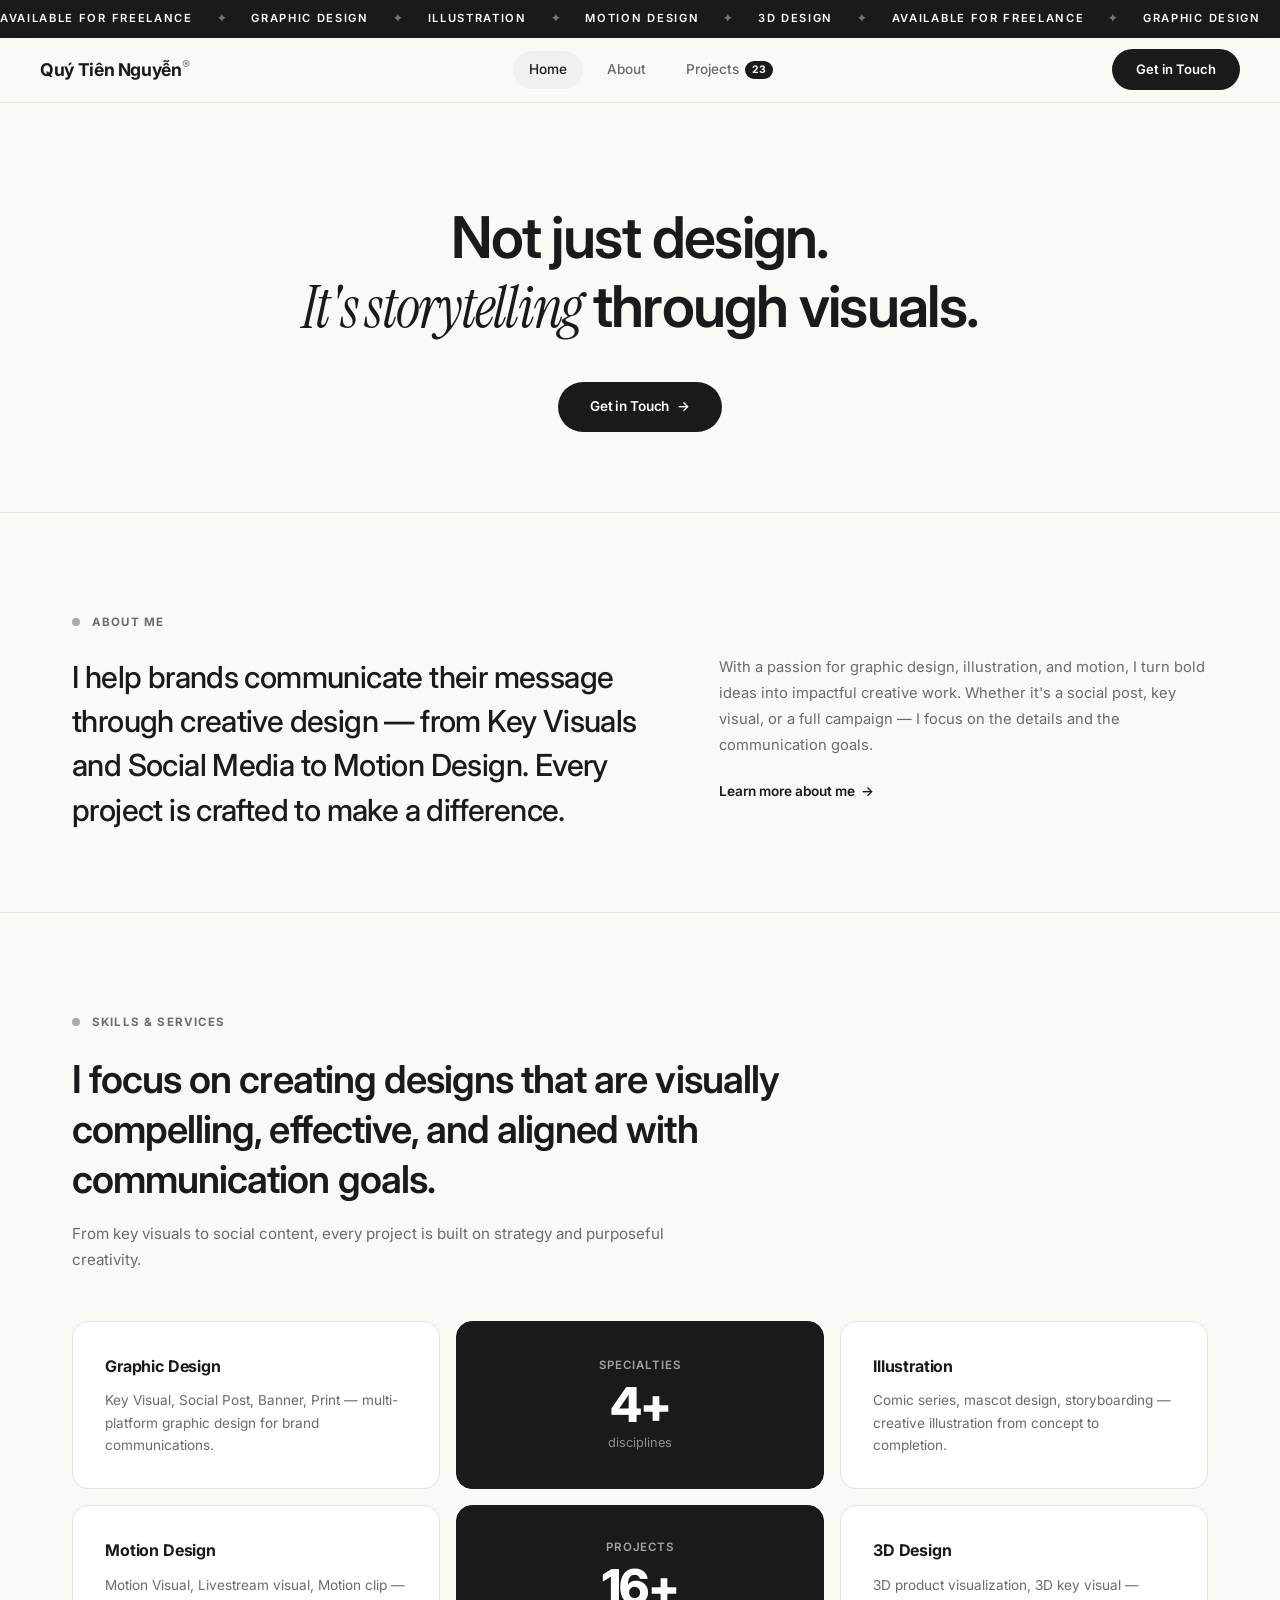
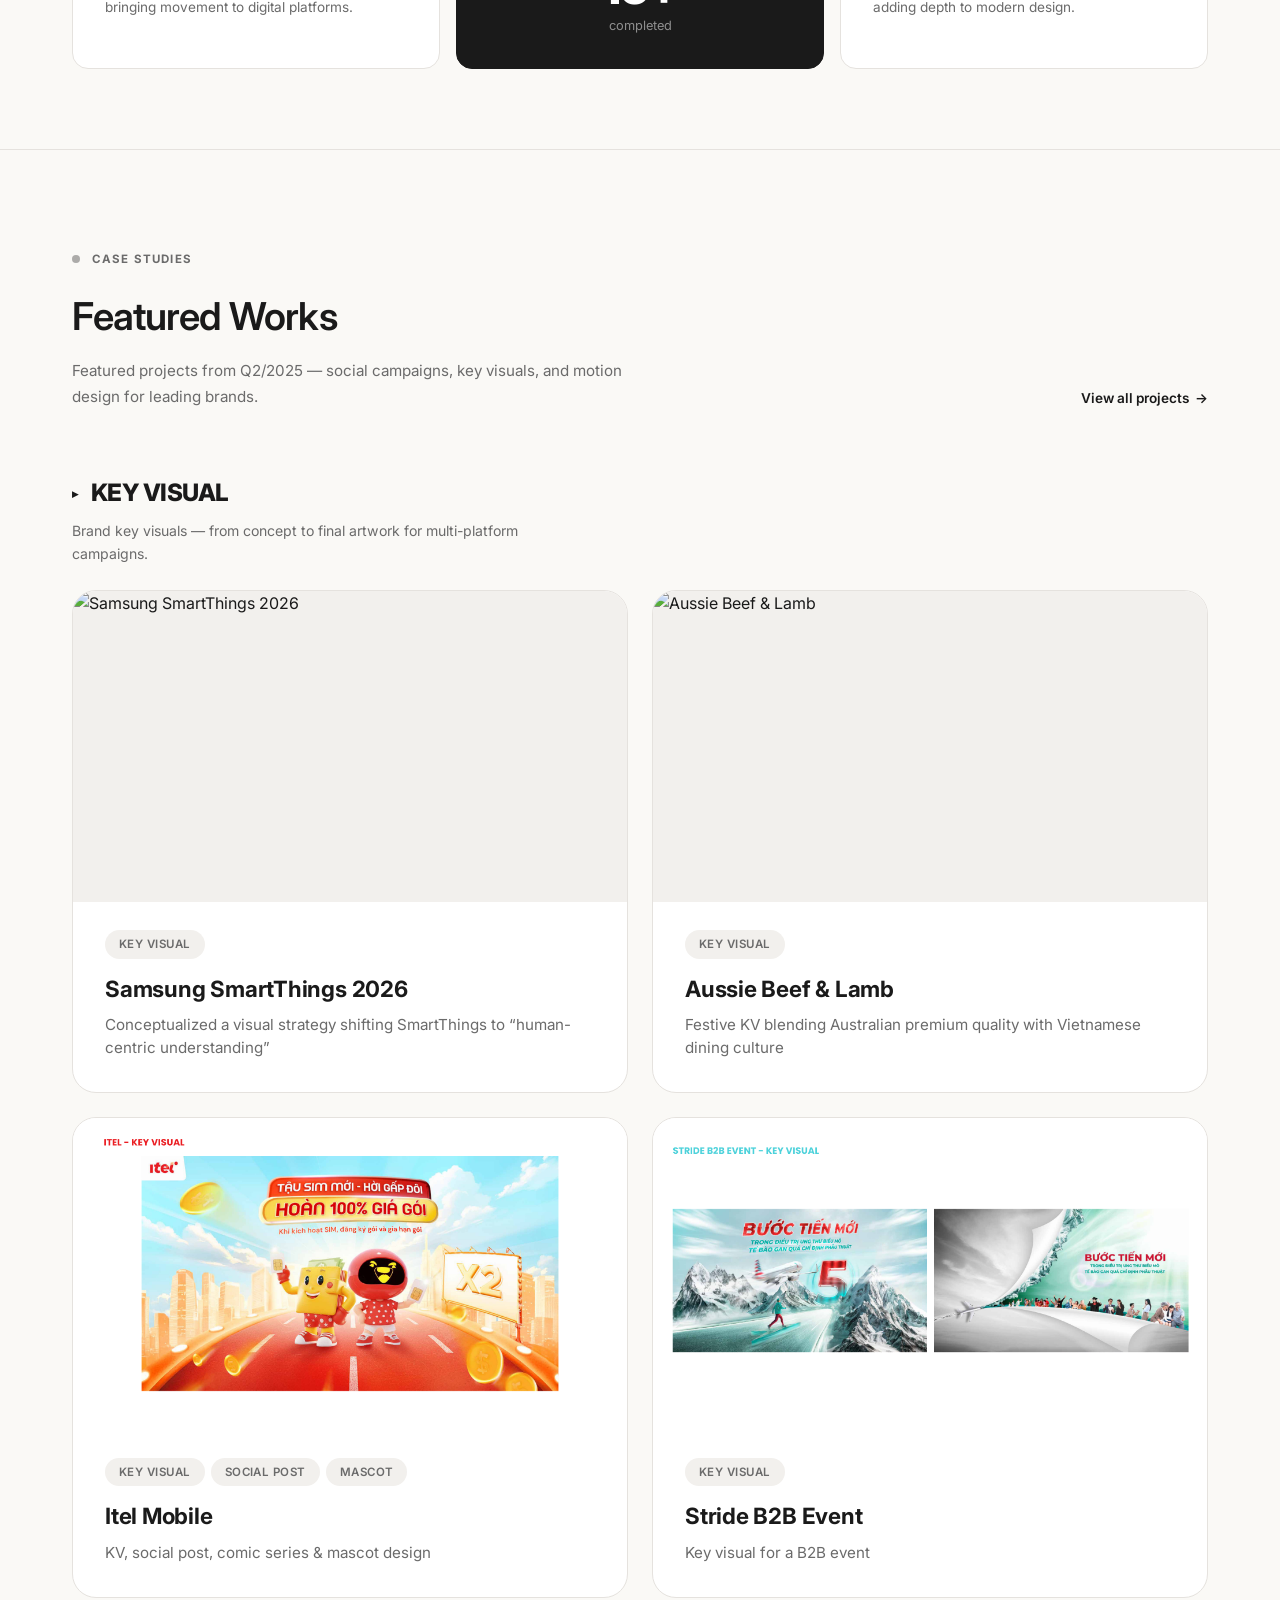
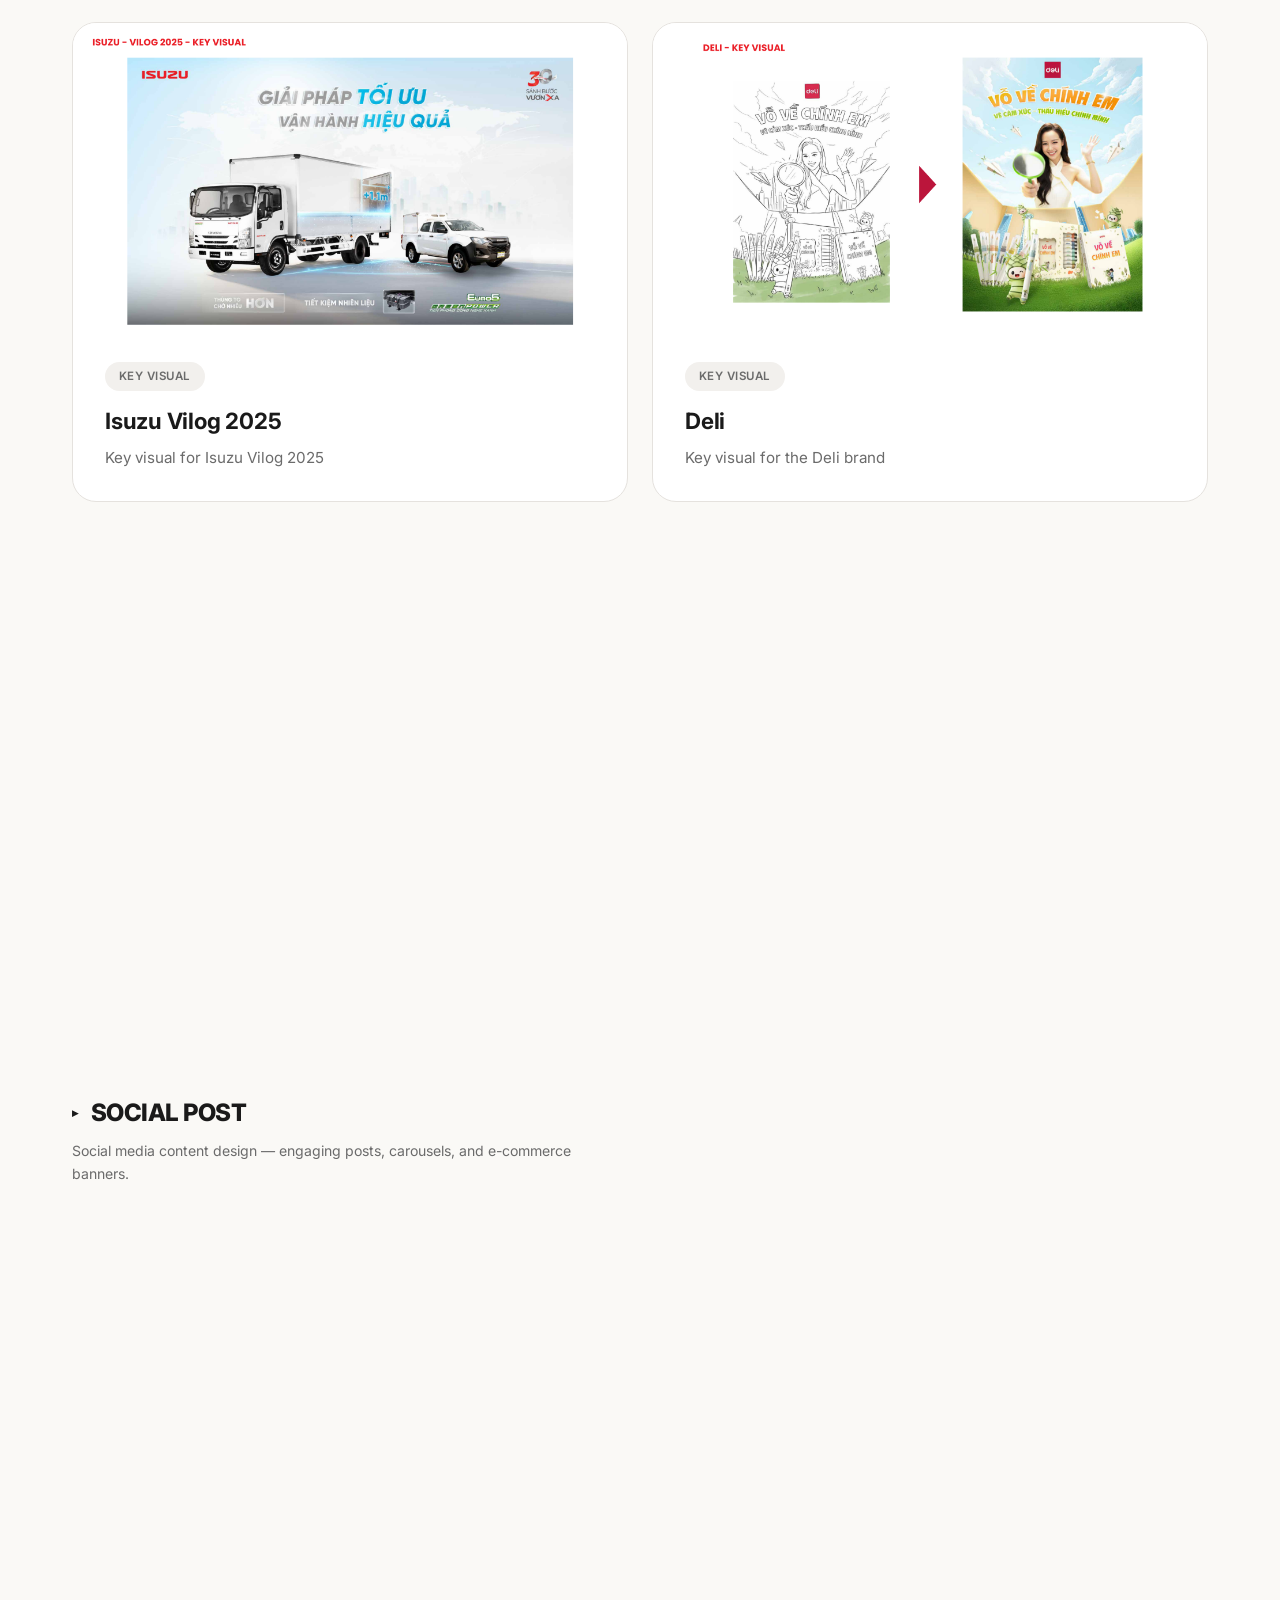
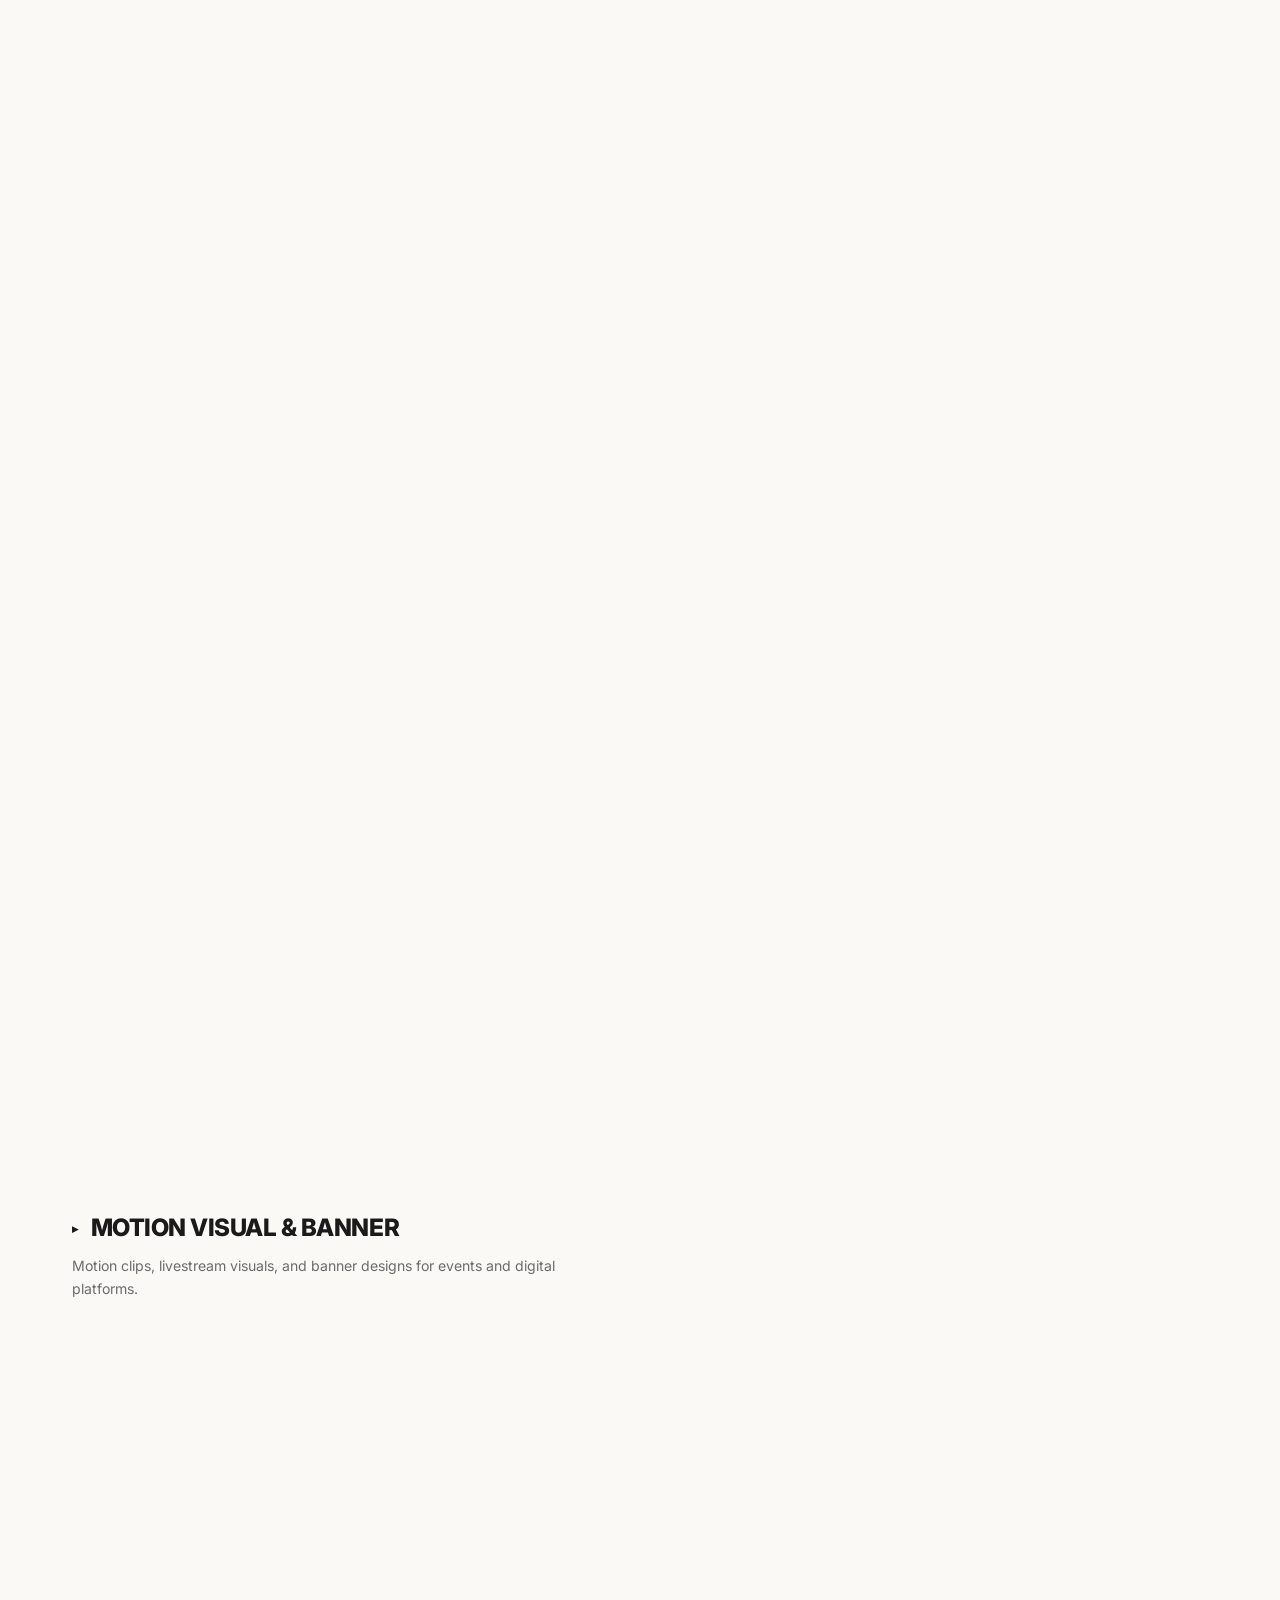
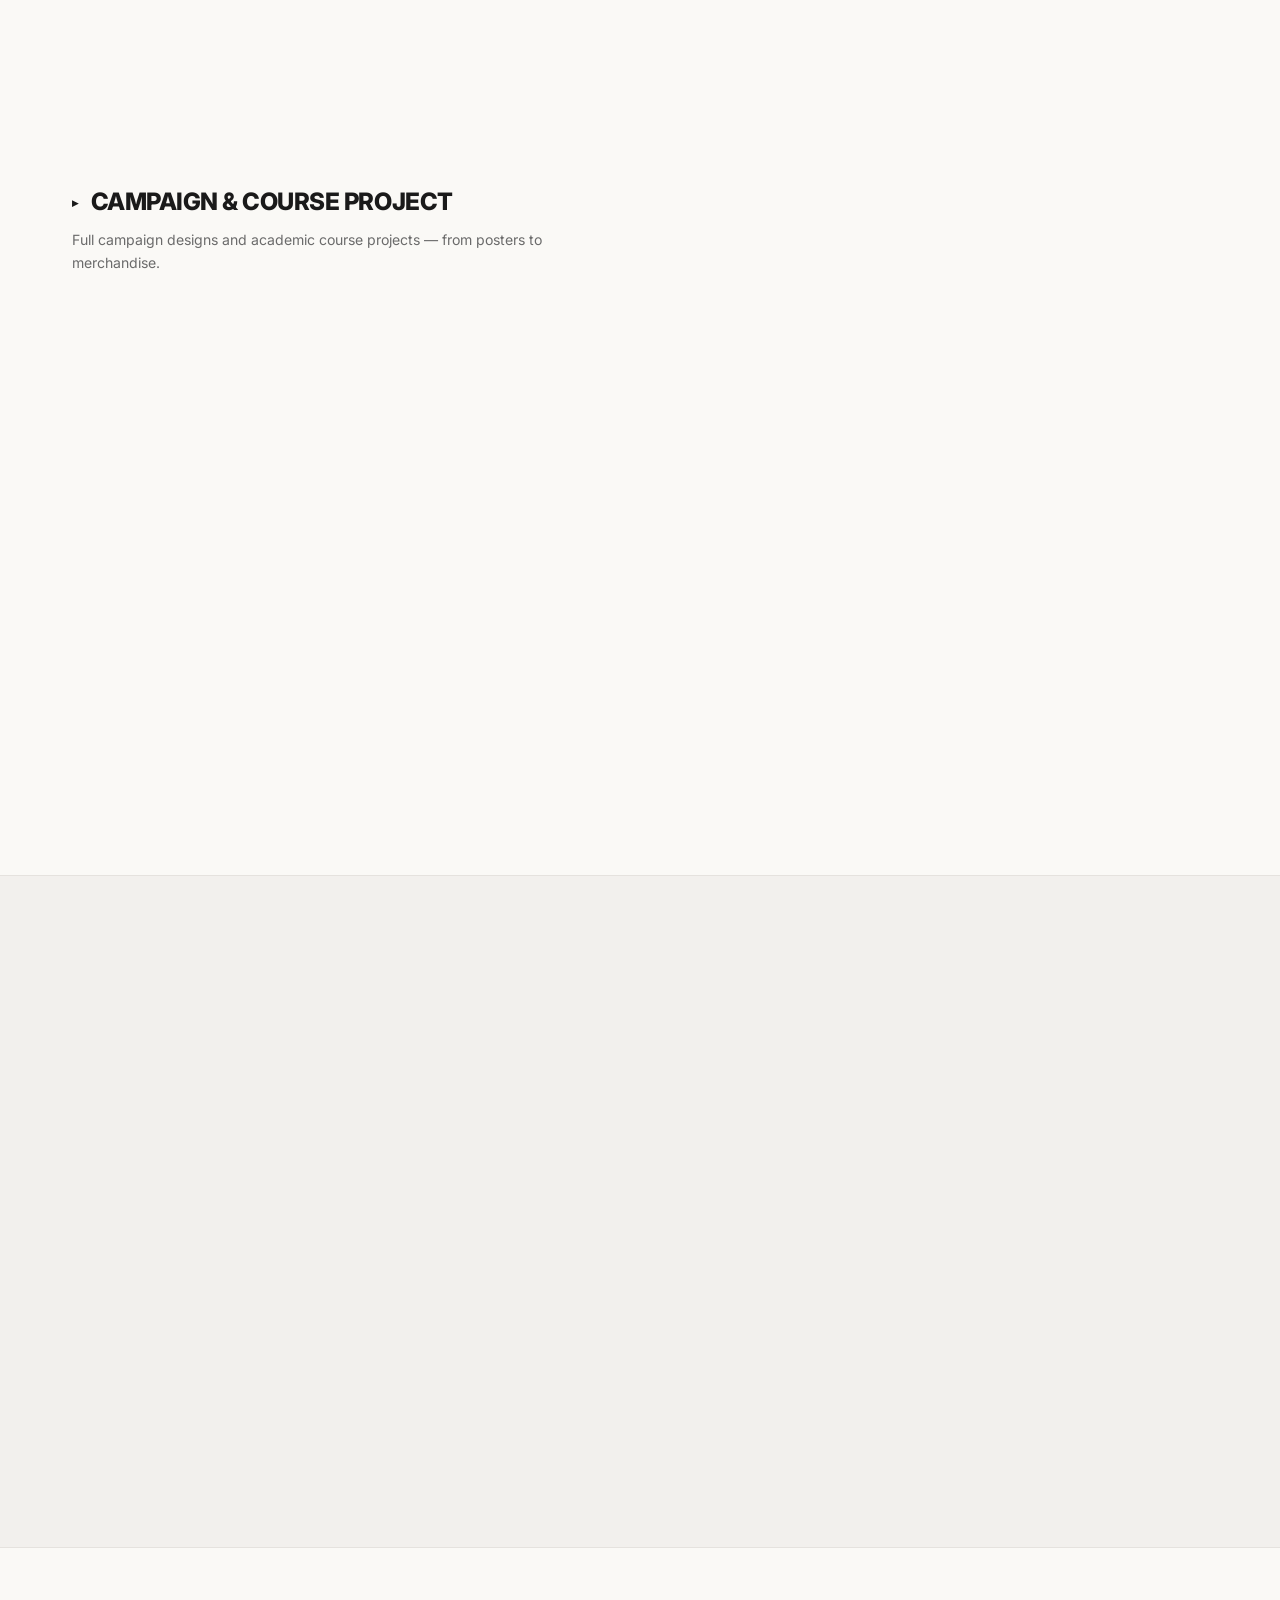
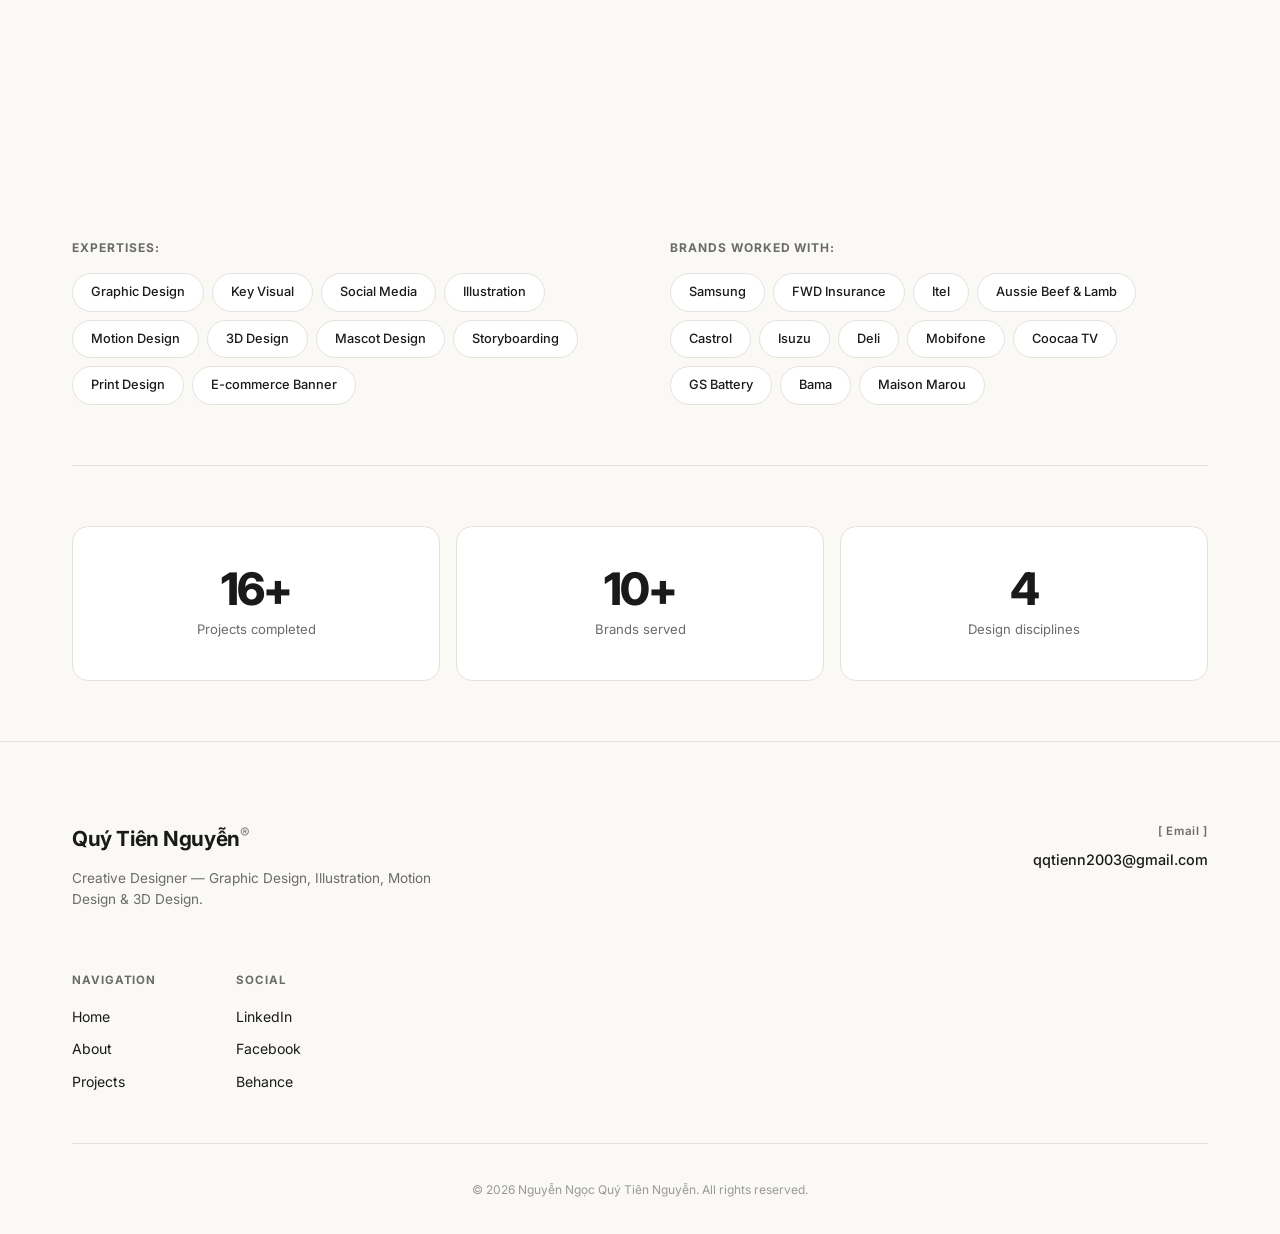
==== commit 5b2ac530: "Update index.html" ====
--- a/index.html
+++ b/index.html
@@ -43,7 +43,7 @@
             <div class="nav-links">
                 <a href="index.html" class="nav-link active">Home</a>
                 <a href="#about" class="nav-link">About</a>
-                <a href="projects.html" class="nav-link">Projects <span class="nav-badge">21</span></a>
+                <a href="projects.html" class="nav-link">Projects <span class="nav-badge">23</span></a>
             </div>
             <a href="#footer" class="nav-cta">Get in Touch</a>
             <button class="nav-toggle" id="navToggle" aria-label="Menu">
@@ -139,29 +139,92 @@
                 <a href="projects.html" class="link-arrow">View all projects <span>→</span></a>
             </div>
 
+            <!-- ▸ KEY VISUAL -->
+            <div class="category-section">
+                <div class="category-header">
+                    <span class="category-marker">▸</span>
+                    <h2 class="category-title">Key Visual</h2>
+                </div>
+                <p class="category-desc">Brand key visuals — from concept to final artwork for multi-platform campaigns.</p>
+            </div>
+            <div class="cases-grid cases-grid-2col">
+                <a href="project.html?id=samsung-smartthings-2026" class="case-card">
+                    <div class="case-image"><img src="images/page-01.jpg" alt="Samsung SmartThings 2026" loading="lazy"></div>
+                    <div class="case-info">
+                        <div class="case-tags"><span class="case-tag">Key Visual</span></div>
+                        <h3>Samsung SmartThings 2026</h3>
+                        <p>Conceptualized a visual strategy shifting SmartThings to “human-centric understanding”</p>
+                    </div>
+                </a>
+                <a href="project.html?id=aussie-beef" class="case-card">
+                    <div class="case-image"><img src="images/page-04.jpg" alt="Aussie Beef &amp; Lamb" loading="lazy"></div>
+                    <div class="case-info">
+                        <div class="case-tags"><span class="case-tag">Key Visual</span></div>
+                        <h3>Aussie Beef &amp; Lamb</h3>
+                        <p>Festive KV blending Australian premium quality with Vietnamese dining culture</p>
+                    </div>
+                </a>
+                <a href="project.html?id=itel" class="case-card">
+                    <div class="case-image"><img src="images/page-07.jpg" alt="Itel Mobile" loading="lazy"></div>
+                    <div class="case-info">
+                        <div class="case-tags">
+                            <span class="case-tag">Key Visual</span>
+                            <span class="case-tag">Social Post</span>
+                            <span class="case-tag">Mascot</span>
+                        </div>
+                        <h3>Itel Mobile</h3>
+                        <p>KV, social post, comic series &amp; mascot design</p>
+                    </div>
+                </a>
+                <a href="project.html?id=stride" class="case-card">
+                    <div class="case-image"><img src="images/page-15.jpg" alt="Stride B2B" loading="lazy"></div>
+                    <div class="case-info">
+                        <div class="case-tags"><span class="case-tag">Key Visual</span></div>
+                        <h3>Stride B2B Event</h3>
+                        <p>Key visual for a B2B event</p>
+                    </div>
+                </a>
+                <a href="project.html?id=isuzu" class="case-card">
+                    <div class="case-image"><img src="images/page-16.jpg" alt="Isuzu" loading="lazy"></div>
+                    <div class="case-info">
+                        <div class="case-tags"><span class="case-tag">Key Visual</span></div>
+                        <h3>Isuzu Vilog 2025</h3>
+                        <p>Key visual for Isuzu Vilog 2025</p>
+                    </div>
+                </a>
+                <a href="project.html?id=deli" class="case-card">
+                    <div class="case-image"><img src="images/page-17.jpg" alt="Deli" loading="lazy"></div>
+                    <div class="case-info">
+                        <div class="case-tags"><span class="case-tag">Key Visual</span></div>
+                        <h3>Deli</h3>
+                        <p>Key visual for the Deli brand</p>
+                    </div>
+                </a>
+                <a href="project.html?id=the-show-sft-sic-2026" class="case-card">
+                    <div class="case-image"><img src="images/page-32.jpg" alt="The Show — SFT &amp; SIC 2026" loading="lazy"></div>
+                    <div class="case-info">
+                        <div class="case-tags"><span class="case-tag">Key Visual</span></div>
+                        <h3>The Show — SFT &amp; SIC 2026</h3>
+                        <p>Unifying key asset bridging SFT &amp; SIC, inspiring youth to build career-ready skills</p>
+                    </div>
+                </a>
+            </div>
+
+            <!-- ▸ SOCIAL POST -->
+            <div class="category-section">
+                <div class="category-header">
+                    <span class="category-marker">▸</span>
+                    <h2 class="category-title">Social Post</h2>
+                </div>
+                <p class="category-desc">Social media content design — engaging posts, carousels, and e-commerce banners.</p>
+            </div>
             <div class="cases-grid cases-grid-2col">
                 <a href="project.html?id=samsung-smartthings" class="case-card">
                     <div class="case-image"><img src="images/page-02.jpg" alt="Samsung SmartThings" loading="lazy"></div>
                     <div class="case-info">
                         <div class="case-tags"><span class="case-tag">Social Post</span></div>
                         <h3>Samsung SmartThings 2025</h3>
-                        <p>Led the visual execution for the “Một Chạm Là Thảnh Thơi” campaign with gamified challenges</p>
-                    </div>
-                </a>
-                <a href="project.html?id=samsung-smartthings-2026" class="case-card">
-                    <div class="case-image"><img src="images/page-03.jpg" alt="Samsung SmartThings 2026" loading="lazy"></div>
-                    <div class="case-info">
-                        <div class="case-tags"><span class="case-tag">Key Visual</span></div>
-                        <h3>Samsung SmartThings 2026</h3>
-                        <p>Conceptualized a visual strategy shifting SmartThings to “human-centric understanding”</p>
-                    </div>
-                </a>
-                <a href="project.html?id=aussie-beef" class="case-card">
-                    <div class="case-image"><img src="images/page-04.jpg" alt="Aussie Beef & Lamb" loading="lazy"></div>
-                    <div class="case-info">
-                        <div class="case-tags"><span class="case-tag">Key Visual</span></div>
-                        <h3>Aussie Beef &amp; Lamb</h3>
-                        <p>Festive KV blending Australian premium quality with Vietnamese dining culture</p>
+                        <p>Led the visual execution for the "Một Chạm Là Thảnh Thơi" campaign with gamified challenges</p>
                     </div>
                 </a>
                 <a href="project.html?id=fwd" class="case-card">
@@ -169,21 +232,129 @@
                     <div class="case-info">
                         <div class="case-tags"><span class="case-tag">Social Post</span></div>
                         <h3>FWD Insurance</h3>
-                        <p>Omnichannel social series for the “Sống Đầy Chất Riêng” campaign with AI-generated visuals</p>
-                    </div>
-                </a>
-                <a href="project.html?id=itel" class="case-card">
-                    <div class="case-image"><img src="images/page-07.jpg" alt="Itel Mobile" loading="lazy"></div>
-                    <div class="case-info">
-                        <div class="case-tags">
-                            <span class="case-tag">Key Visual</span>
+                        <p>Omnichannel social series for the "Sống Đầy Chất Riêng" campaign with AI-generated visuals</p>
+                    </div>
+                </a>
+                <a href="project.html?id=samsung-sft" class="case-card">
+                    <div class="case-image"><img src="images/page-18.jpg" alt="Samsung Solve for Tomorrow" loading="lazy"></div>
+                    <div class="case-info">
+                        <div class="case-tags"><span class="case-tag">Social Post</span></div>
+                        <h3>Samsung Solve for Tomorrow 2025</h3>
+                        <p>Social media assets with event reminders &amp; winner announcements for SFT 2025</p>
+                    </div>
+                </a>
+                <a href="project.html?id=mobifone" class="case-card">
+                    <div class="case-image"><img src="images/page-20.jpg" alt="Mobifone" loading="lazy"></div>
+                    <div class="case-info">
+                        <div class="case-tags">
                             <span class="case-tag">Social Post</span>
-                            <span class="case-tag">Mascot</span>
-                        </div>
-                        <h3>Itel Mobile</h3>
-                        <p>KV, social post, comic series &amp; mascot design</p>
-                    </div>
-                </a>
+                            <span class="case-tag">E-commerce</span>
+                        </div>
+                        <h3>Mobifone &amp; Vietnamobile</h3>
+                        <p>Social post &amp; e-commerce banner</p>
+                    </div>
+                </a>
+                <a href="project.html?id=bama" class="case-card">
+                    <div class="case-image"><img src="images/page-27.jpg" alt="Bama" loading="lazy"></div>
+                    <div class="case-info">
+                        <div class="case-tags"><span class="case-tag">Social Post</span></div>
+                        <h3>Bama</h3>
+                        <p>Social post for the Bama brand</p>
+                    </div>
+                </a>
+            </div>
+
+            <!-- ▸ MOTION VISUAL & BANNER -->
+            <div class="category-section">
+                <div class="category-header">
+                    <span class="category-marker">▸</span>
+                    <h2 class="category-title">Motion Visual &amp; Banner</h2>
+                </div>
+                <p class="category-desc">Motion clips, livestream visuals, and banner designs for events and digital platforms.</p>
+            </div>
+            <div class="cases-grid cases-grid-2col">
+                <a href="project.html?id=castrol" class="case-card">
+                    <div class="case-image"><img src="images/page-14.jpg" alt="Castrol" loading="lazy"></div>
+                    <div class="case-info">
+                        <div class="case-tags">
+                            <span class="case-tag">Motion Visual</span>
+                            <span class="case-tag">Banner</span>
+                        </div>
+                        <h3>Castrol Super Live 24.03</h3>
+                        <p>Motion visual live &amp; banner for Castrol</p>
+                    </div>
+                </a>
+                <a href="project.html?id=cats-lab" class="case-card">
+                    <div class="case-image"><img src="images/page-21.jpg" alt="Cat's Lab" loading="lazy"></div>
+                    <div class="case-info">
+                        <div class="case-tags">
+                            <span class="case-tag">Motion Visual</span>
+                            <span class="case-tag">Banner</span>
+                        </div>
+                        <h3>Cat's Lab Livestream</h3>
+                        <p>Motion visual live &amp; banner for livestream</p>
+                    </div>
+                </a>
+                <a href="project.html?id=coocaa" class="case-card">
+                    <div class="case-image"><img src="images/page-23.jpg" alt="Coocaa TV" loading="lazy"></div>
+                    <div class="case-info">
+                        <div class="case-tags">
+                            <span class="case-tag">Motion Clip</span>
+                            <span class="case-tag">Social Post</span>
+                        </div>
+                        <h3>Coocaa TV</h3>
+                        <p>Motion clip &amp; social post for Coocaa TV</p>
+                    </div>
+                </a>
+                <a href="project.html?id=gs-battery" class="case-card">
+                    <div class="case-image"><img src="images/page-26.jpg" alt="GS Battery" loading="lazy"></div>
+                    <div class="case-info">
+                        <div class="case-tags"><span class="case-tag">Motion Clip</span></div>
+                        <h3>GS Battery</h3>
+                        <p>Motion clip for GS Battery</p>
+                    </div>
+                </a>
+                <a href="project.html?id=bo-phe-nam-ha" class="case-card">
+                    <div class="case-image"><video src="video/BoPheNamHa1.mp4" muted preload="metadata" playsinline loop></video></div>
+                    <div class="case-info">
+                        <div class="case-tags">
+                            <span class="case-tag">Motion Clip</span>
+                            <span class="case-tag">Social Post</span>
+                        </div>
+                        <h3>Bổ Phế Nam Hà</h3>
+                        <p>Motion clip &amp; social post for Bổ Phế Nam Hà</p>
+                    </div>
+                </a>
+                <a href="project.html?id=coldi-b" class="case-card">
+                    <div class="case-image"><img src="images/page-44.jpg" alt="Xịt Mũi Coldi B" loading="lazy"></div>
+                    <div class="case-info">
+                        <div class="case-tags"><span class="case-tag">Motion Clip</span></div>
+                        <h3>Xịt Mũi Coldi B</h3>
+                        <p>Seasonal motion clip for Valentine's Day</p>
+                    </div>
+                </a>
+                <a href="project.html?id=tarami" class="case-card">
+                    <div class="case-image"><img src="images/page-45.jpg" alt="Tarami Jelly Vietnam" loading="lazy"></div>
+                    <div class="case-info">
+                        <div class="case-tags">
+                            <span class="case-tag">Motion Clip</span>
+                            <span class="case-tag">Social Post</span>
+                        </div>
+                        <h3>Tarami Jelly Vietnam</h3>
+                        <p>Motion design pipeline with 12 distinct video assets</p>
+                    </div>
+                </a>
+            </div>
+
+            <!-- ▸ CAMPAIGN & COURSE PROJECT -->
+            <div class="category-section">
+                <div class="category-header">
+                    <span class="category-marker">▸</span>
+                    <h2 class="category-title">Campaign &amp; Course Project</h2>
+                </div>
+                <p class="category-desc">Full campaign designs and academic course projects — from posters to merchandise.</p>
+            </div>
+            <div class="cases-grid cases-grid-2col">
                 <a href="project.html?id=gen-hoa-hoi" class="case-card">
                     <div class="case-image"><img src="images/page-13.jpg" alt="Gen Hoa Hội" loading="lazy"></div>
                     <div class="case-info">
@@ -192,123 +363,12 @@
                         <p>Campaign design for a cultural course project</p>
                     </div>
                 </a>
-                <a href="project.html?id=castrol" class="case-card">
-                    <div class="case-image"><img src="images/page-14.jpg" alt="Castrol" loading="lazy"></div>
-                    <div class="case-info">
-                        <div class="case-tags">
-                            <span class="case-tag">Motion Visual</span>
-                            <span class="case-tag">Banner</span>
-                        </div>
-                        <h3>Castrol Super Live 24.03</h3>
-                        <p>Motion visual live &amp; banner for Castrol</p>
-                    </div>
-                </a>
-                <a href="project.html?id=stride" class="case-card">
-                    <div class="case-image"><img src="images/page-15.jpg" alt="Stride B2B" loading="lazy"></div>
-                    <div class="case-info">
-                        <div class="case-tags"><span class="case-tag">Key Visual</span></div>
-                        <h3>Stride B2B Event</h3>
-                        <p>Key visual for a B2B event</p>
-                    </div>
-                </a>
-                <a href="project.html?id=isuzu" class="case-card">
-                    <div class="case-image"><img src="images/page-16.jpg" alt="Isuzu" loading="lazy"></div>
-                    <div class="case-info">
-                        <div class="case-tags"><span class="case-tag">Key Visual</span></div>
-                        <h3>Isuzu Vilog 2025</h3>
-                        <p>Key visual for Isuzu Vilog 2025</p>
-                    </div>
-                </a>
-                <a href="project.html?id=deli" class="case-card">
-                    <div class="case-image"><img src="images/page-17.jpg" alt="Deli" loading="lazy"></div>
-                    <div class="case-info">
-                        <div class="case-tags"><span class="case-tag">Key Visual</span></div>
-                        <h3>Deli</h3>
-                        <p>Key visual for the Deli brand</p>
-                    </div>
-                </a>
-                <a href="project.html?id=samsung-sft" class="case-card">
-                    <div class="case-image"><img src="images/page-18.jpg" alt="Samsung Solve for Tomorrow" loading="lazy"></div>
-                    <div class="case-info">
-                        <div class="case-tags"><span class="case-tag">Social Post</span></div>
-                        <h3>Samsung Solve for Tomorrow 2025</h3>
-                        <p>Social media assets with event reminders &amp; winner announcements for SFT 2025</p>
-                    </div>
-                </a>
-                <a href="project.html?id=the-show-sft-sic-2026" class="case-card">
-                    <div class="case-image"><img src="images/page-32.jpg" alt="The Show — SFT & SIC 2026" loading="lazy"></div>
-                    <div class="case-info">
-                        <div class="case-tags"><span class="case-tag">Key Visual</span></div>
-                        <h3>The Show — SFT &amp; SIC 2026</h3>
-                        <p>Unifying key asset bridging SFT &amp; SIC, inspiring youth to build career-ready skills</p>
-                    </div>
-                </a>
                 <a href="project.html?id=maison-marou" class="case-card">
                     <div class="case-image"><img src="images/page-19.jpg" alt="Maison Marou" loading="lazy"></div>
                     <div class="case-info">
                         <div class="case-tags"><span class="case-tag">Course Project</span></div>
                         <h3>Maison Marou Christmas 2025</h3>
                         <p>Couple Christmas collection</p>
-                    </div>
-                </a>
-                <a href="project.html?id=mobifone" class="case-card">
-                    <div class="case-image"><img src="images/page-20.jpg" alt="Mobifone" loading="lazy"></div>
-                    <div class="case-info">
-                        <div class="case-tags">
-                            <span class="case-tag">Social Post</span>
-                            <span class="case-tag">E-commerce</span>
-                        </div>
-                        <h3>Mobifone &amp; Vietnamobile</h3>
-                        <p>Social post &amp; e-commerce banner</p>
-                    </div>
-                </a>
-                <a href="project.html?id=cats-lab" class="case-card">
-                    <div class="case-image"><img src="images/page-21.jpg" alt="Cat's Lab" loading="lazy"></div>
-                    <div class="case-info">
-                        <div class="case-tags">
-                            <span class="case-tag">Motion Visual</span>
-                            <span class="case-tag">Banner</span>
-                        </div>
-                        <h3>Cat's Lab Livestream</h3>
-                        <p>Motion visual live &amp; banner for livestream</p>
-                    </div>
-                </a>
-                <a href="project.html?id=coocaa" class="case-card">
-                    <div class="case-image"><img src="images/page-23.jpg" alt="Coocaa TV" loading="lazy"></div>
-                    <div class="case-info">
-                        <div class="case-tags">
-                            <span class="case-tag">Motion Clip</span>
-                            <span class="case-tag">Social Post</span>
-                        </div>
-                        <h3>Coocaa TV</h3>
-                        <p>Motion clip &amp; social post for Coocaa TV</p>
-                    </div>
-                </a>
-                <a href="project.html?id=gs-battery" class="case-card">
-                    <div class="case-image"><img src="images/page-26.jpg" alt="GS Battery" loading="lazy"></div>
-                    <div class="case-info">
-                        <div class="case-tags"><span class="case-tag">Motion Clip</span></div>
-                        <h3>GS Battery</h3>
-                        <p>Motion clip for GS Battery</p>
-                    </div>
-                </a>
-                <a href="project.html?id=bama" class="case-card">
-                    <div class="case-image"><img src="images/page-27.jpg" alt="Bama" loading="lazy"></div>
-                    <div class="case-info">
-                        <div class="case-tags"><span class="case-tag">Social Post</span></div>
-                        <h3>Bama</h3>
-                        <p>Social post for the Bama brand</p>
-                    </div>
-                </a>
-                <a href="project.html?id=bo-phe-nam-ha" class="case-card">
-                    <div class="case-image"><img src="images/page-41.jpg" alt="Bổ Phế Nam Hà" loading="lazy"></div>
-                    <div class="case-info">
-                        <div class="case-tags">
-                            <span class="case-tag">Motion Clip</span>
-                            <span class="case-tag">Social Post</span>
-                        </div>
-                        <h3>Bổ Phế Nam Hà</h3>
-                        <p>Motion clip &amp; social post for Bổ Phế Nam Hà</p>
                     </div>
                 </a>
             </div>
--- a/css/noora.css
+++ b/css/noora.css
@@ -491,6 +491,12 @@
     transition: transform 0.6s var(--transition-smooth);
 }
 
+.case-image video {
+    width: 100%;
+    height: 100%;
+    object-fit: cover;
+}
+
 .case-card:hover .case-image img {
     transform: scale(1.04);
 }
@@ -777,8 +783,12 @@
     background: none;
     border: none;
     cursor: pointer;
-    padding: 8px;
+    padding: 10px;
     z-index: 1002;
+    min-width: 44px;
+    min-height: 44px;
+    align-items: center;
+    justify-content: center;
 }
 
 .nav-toggle span {
@@ -1148,10 +1158,6 @@
     padding: 0 0 100px;
 }
 
-.all-projects .cases-grid {
-    grid-template-columns: 1fr;
-}
-
 /* Category sections on projects page */
 .category-section {
     margin-top: 64px;
@@ -1294,6 +1300,11 @@
     display: block;
 }
 
+.project-gallery-grid .project-img-wrap video {
+    width: 100%;
+    display: block;
+}
+
 /* Single gallery image spans full width */
 .project-gallery-grid .project-img-wrap:only-child {
     grid-column: 1 / -1;
@@ -1340,6 +1351,11 @@
 }
 
 .project-img-wrap img {
+    width: 100%;
+    display: block;
+}
+
+.project-img-wrap video {
     width: 100%;
     display: block;
 }
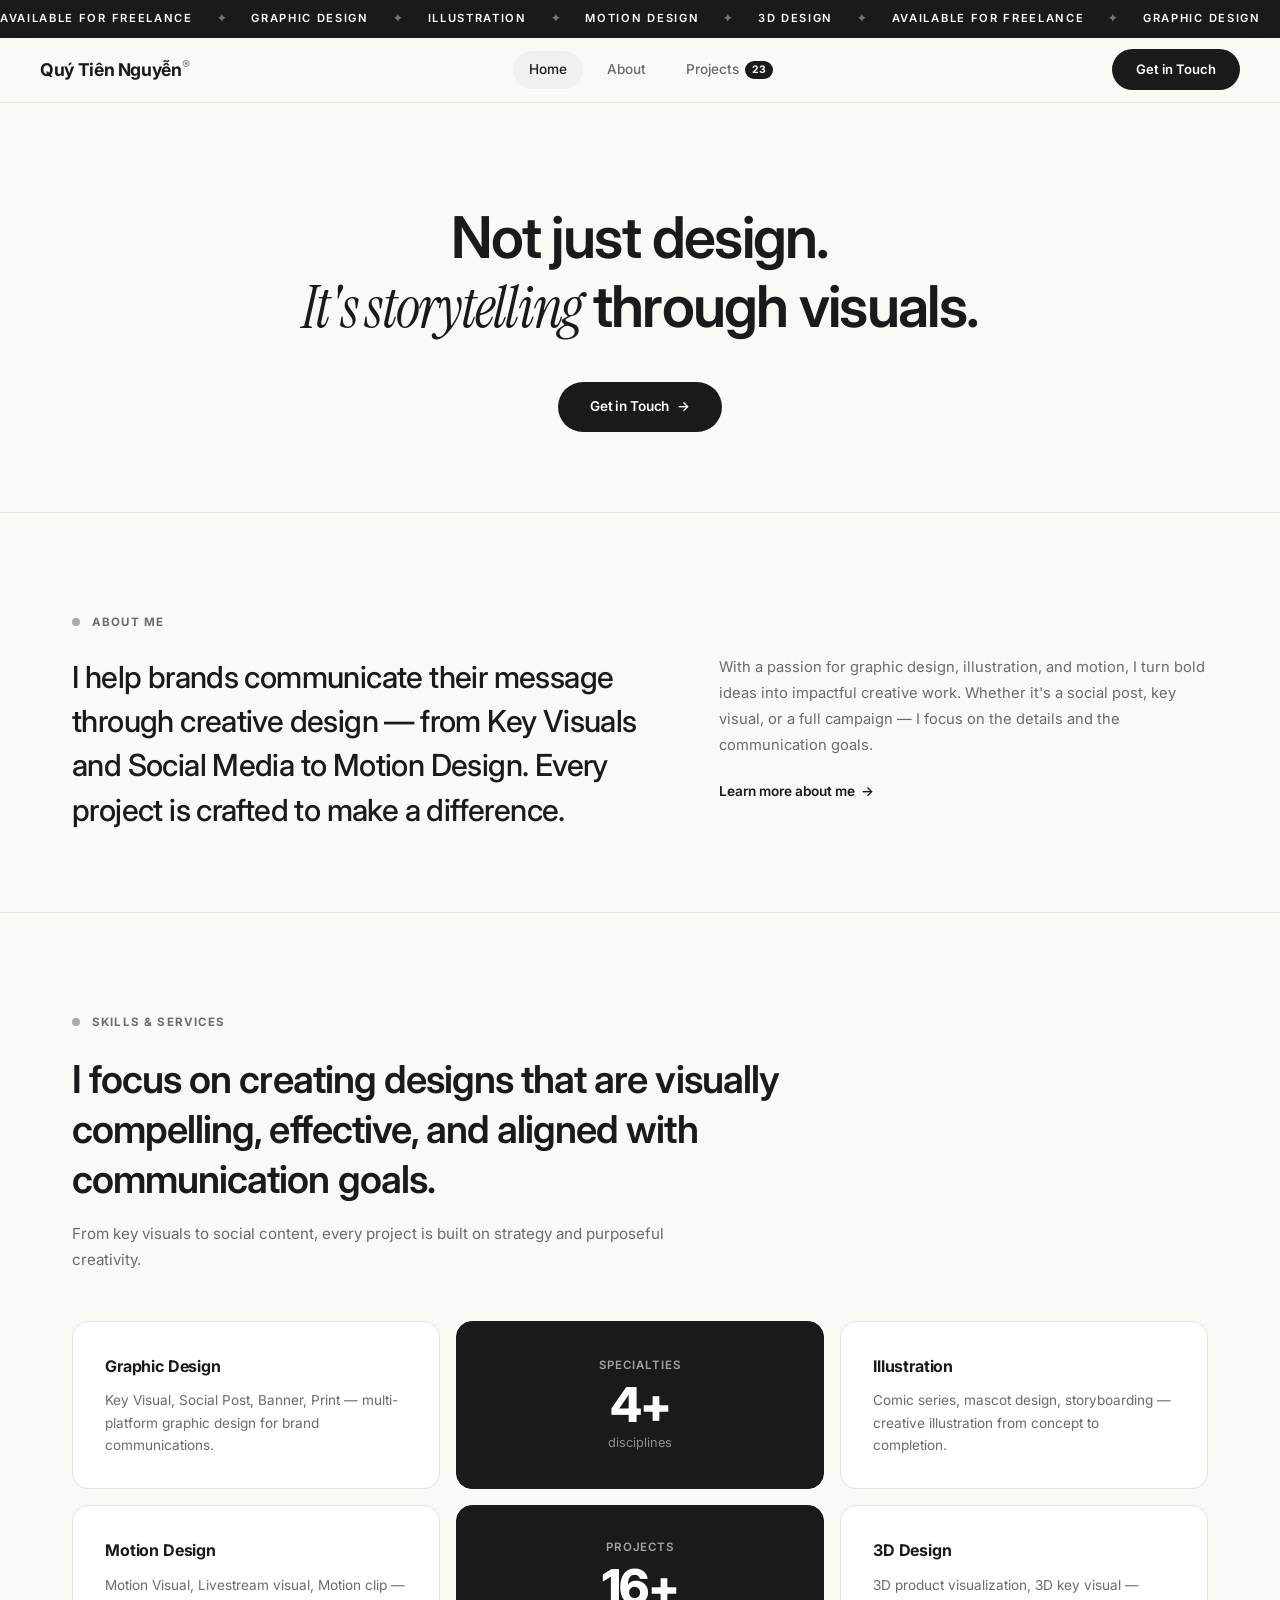
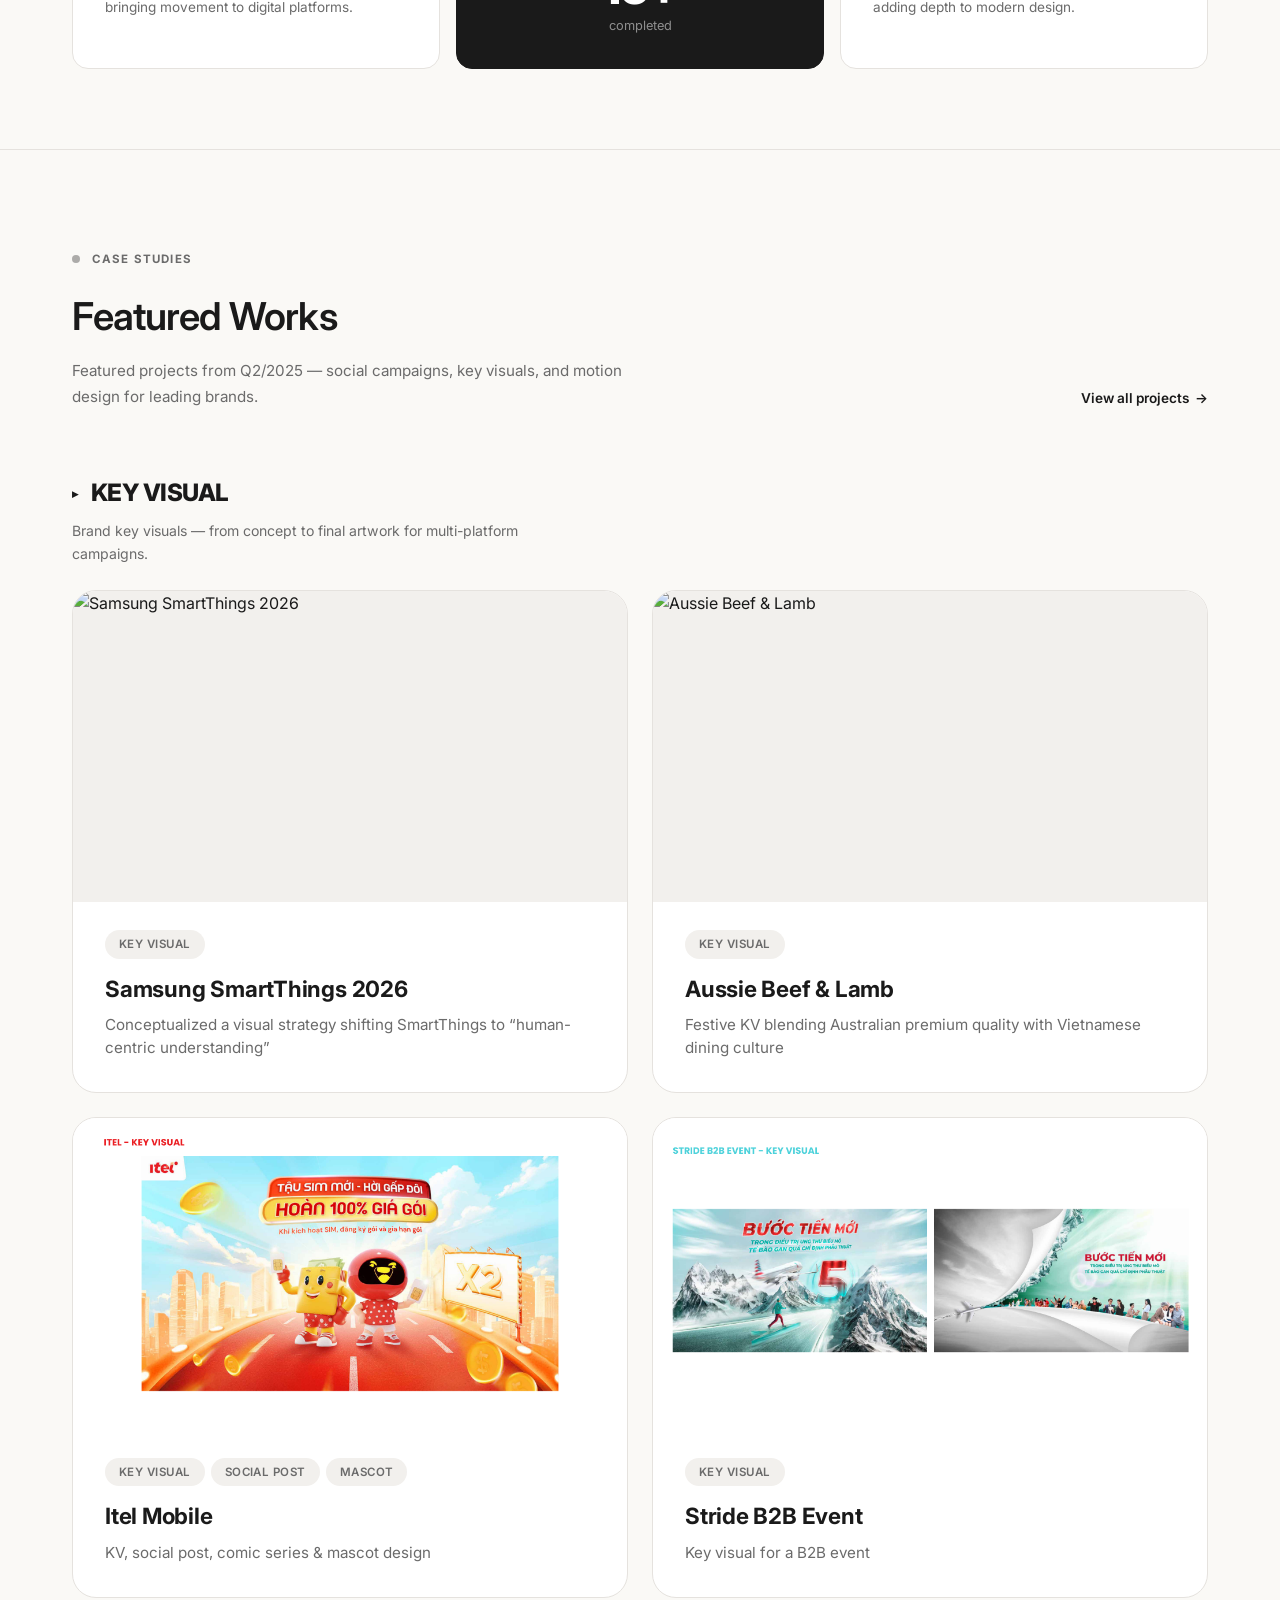
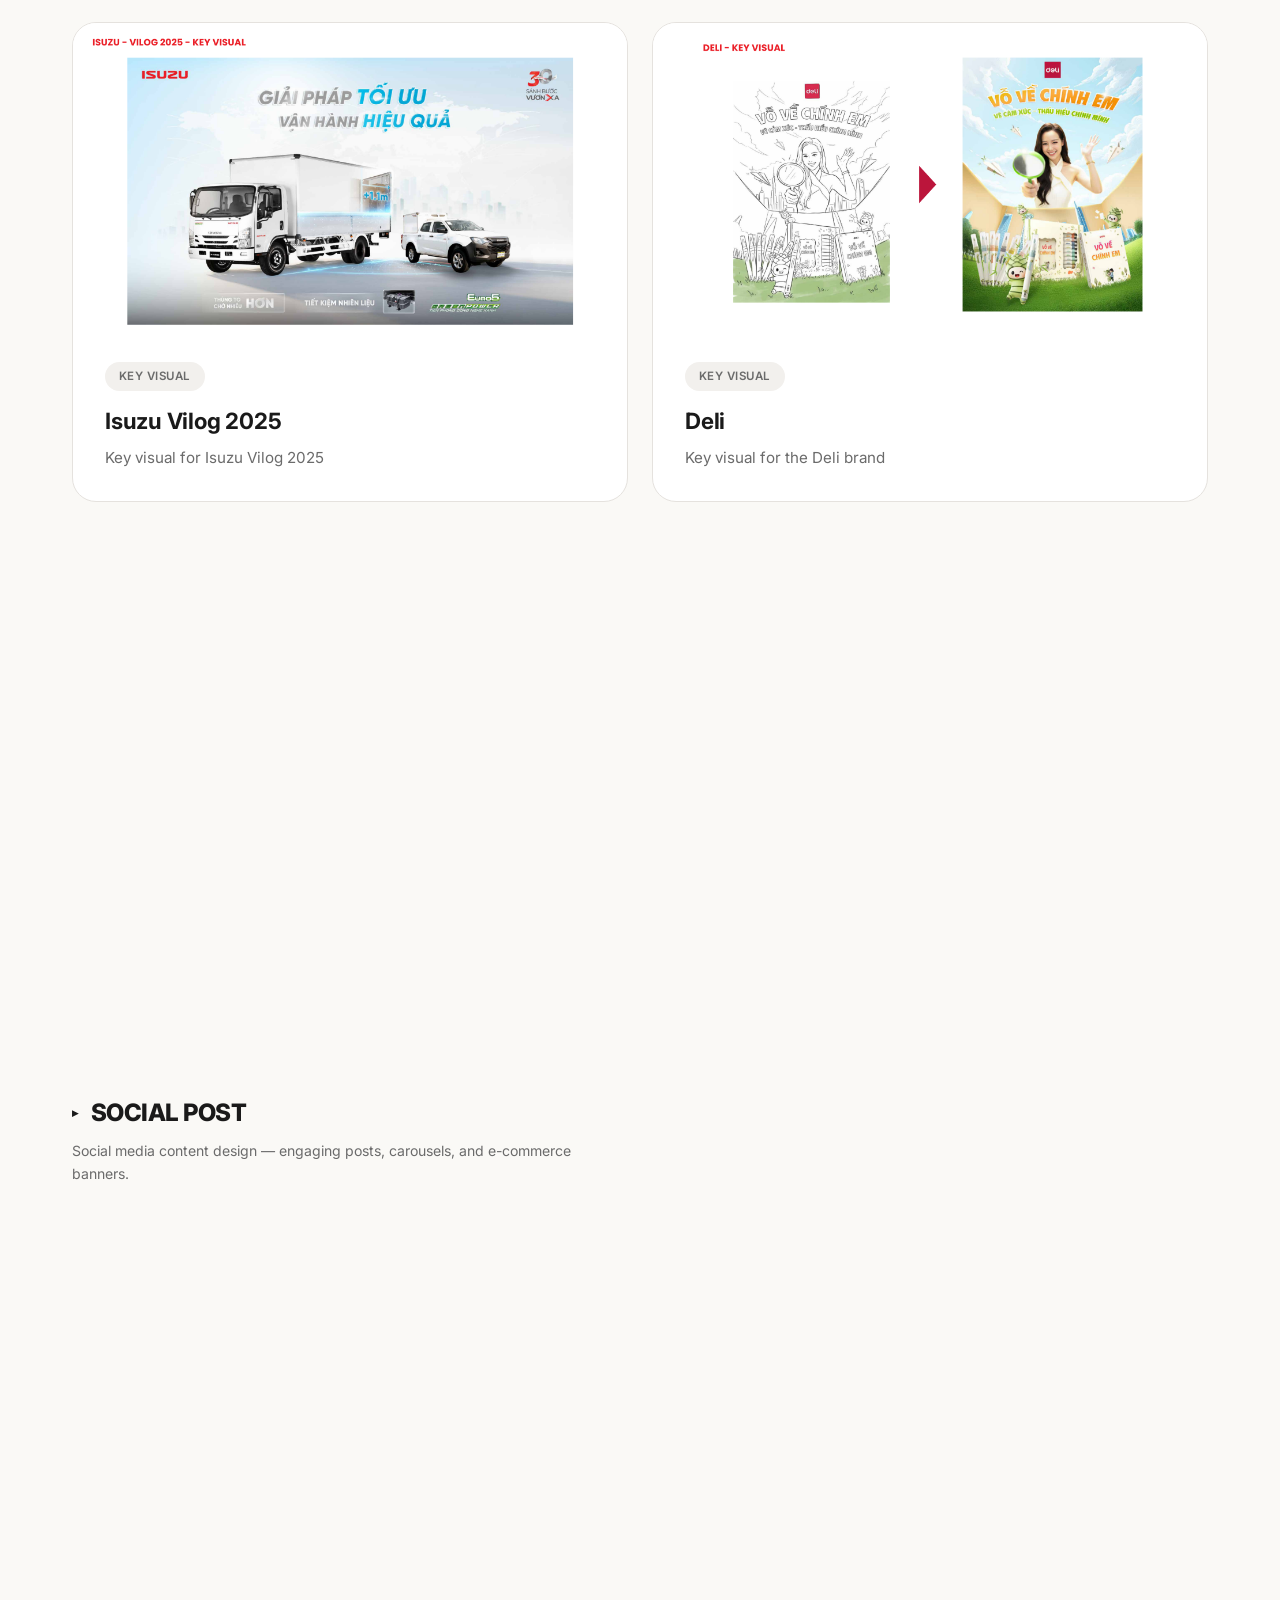
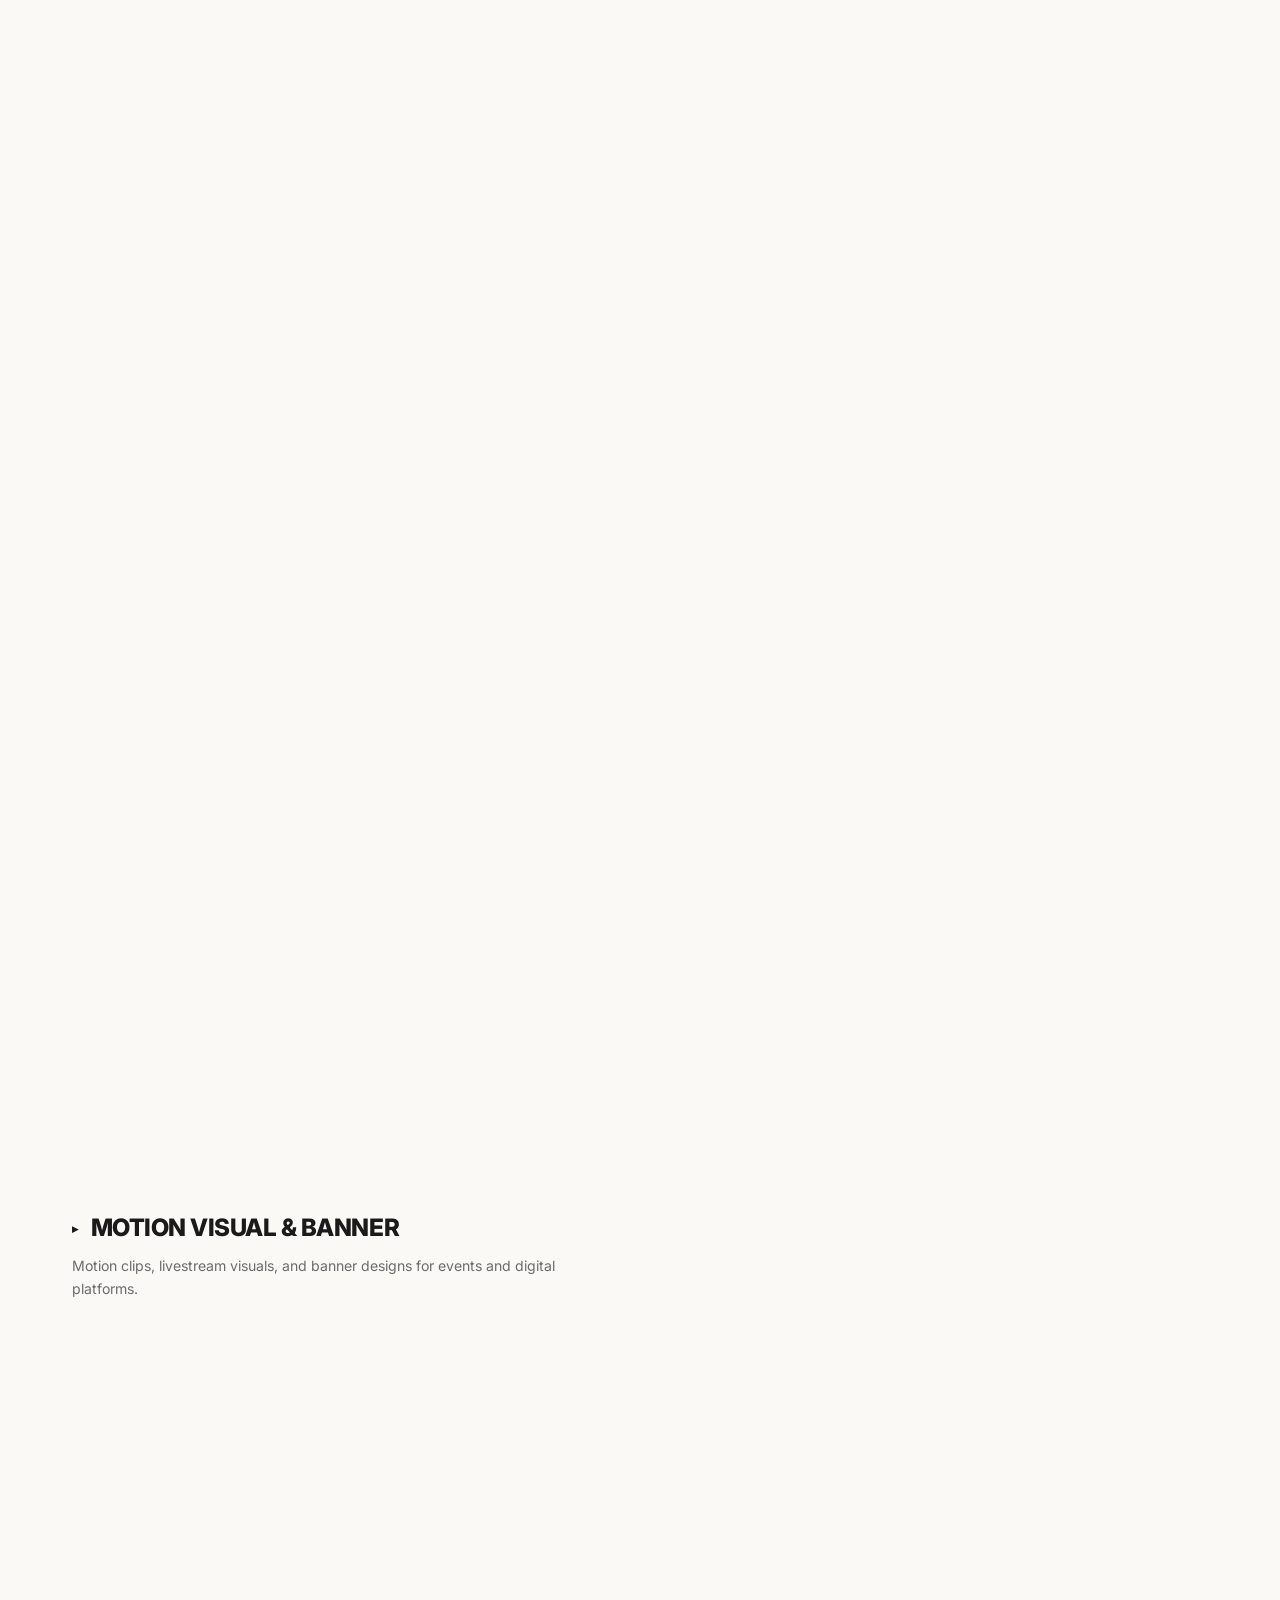
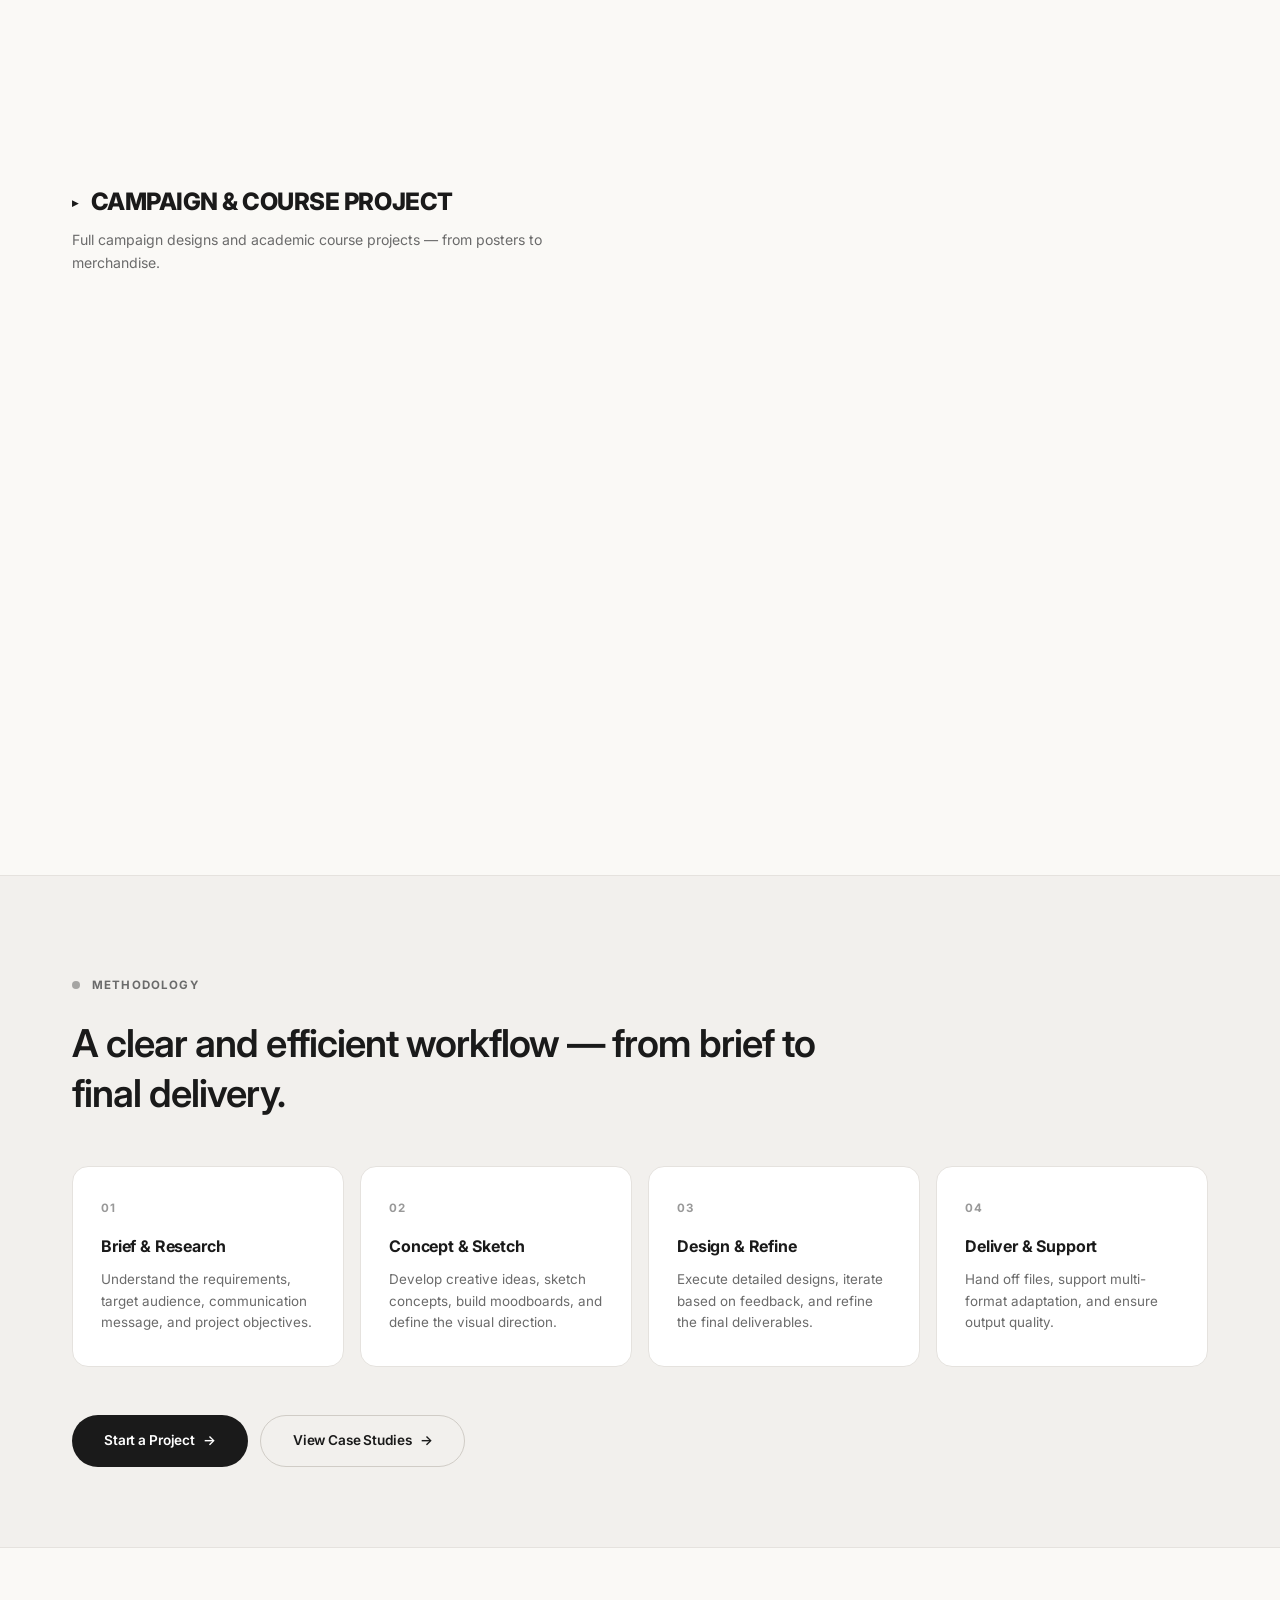
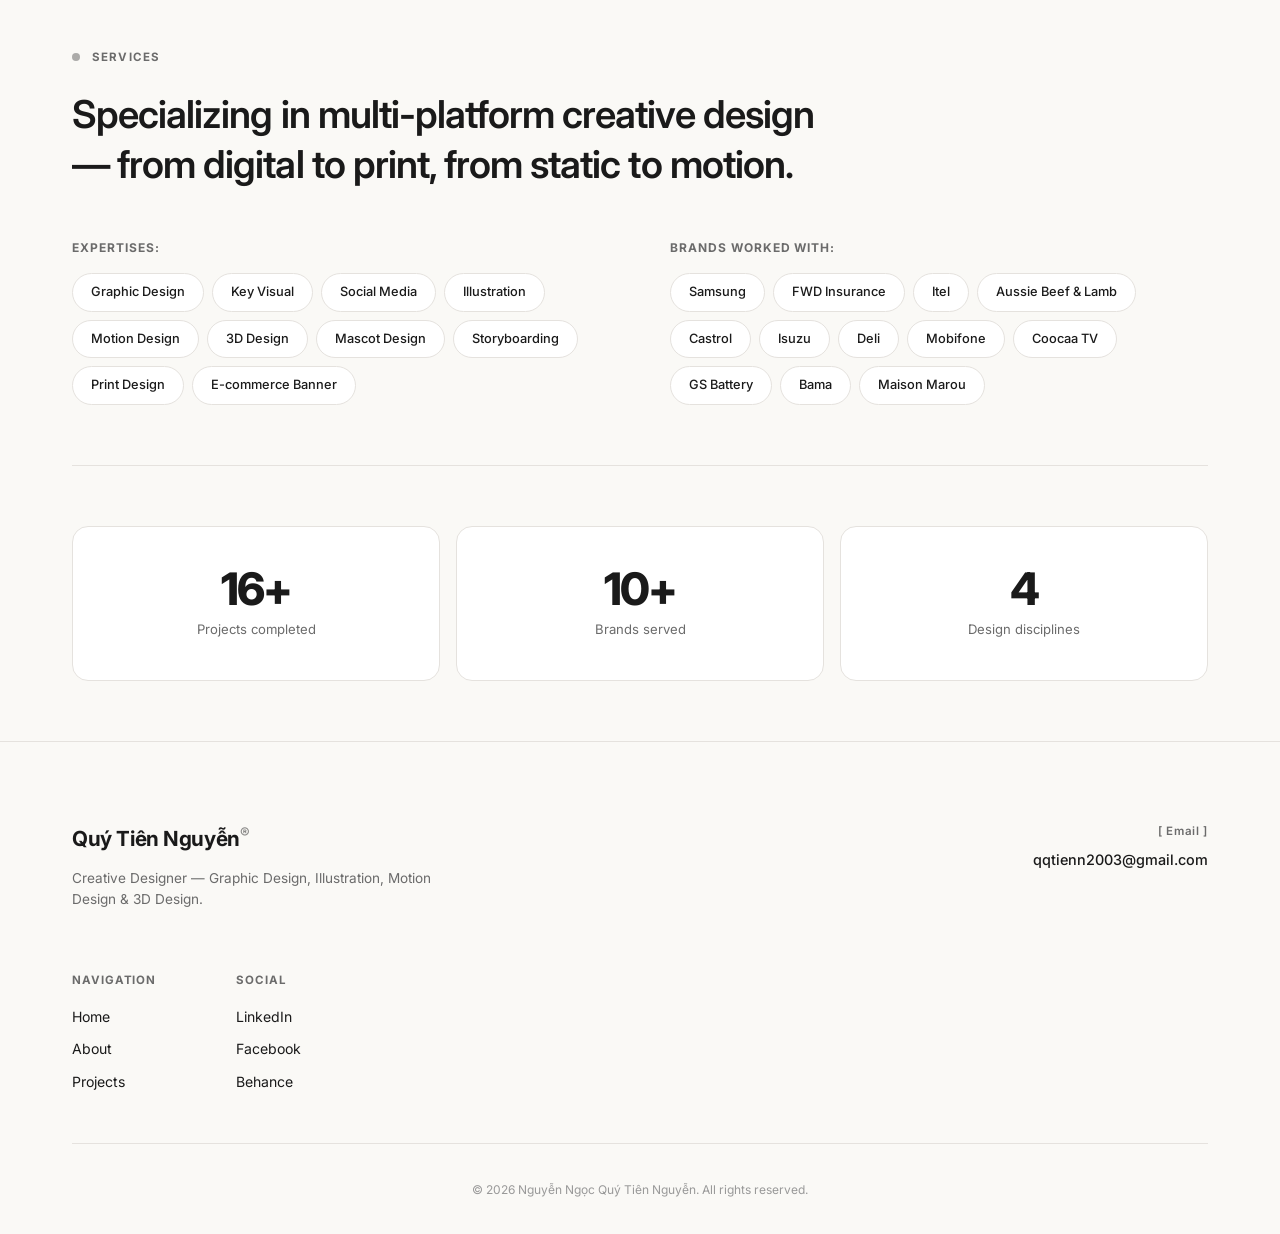
==== commit 53170f5c: "Update: motion clip layout, video thumbnails, category sections" ====
--- a/index.html
+++ b/index.html
@@ -1,512 +1,512 @@
-<!DOCTYPE html>
-<html lang="en">
-<head>
-    <meta charset="UTF-8">
-    <meta name="viewport" content="width=device-width, initial-scale=1.0">
-    <title>Nguyễn Ngọc Quý Tiên Nguyễn — Creative Designer Portfolio</title>
-    <link rel="stylesheet" href="css/noora.css">
-    <link rel="preconnect" href="https://fonts.googleapis.com">
-    <link rel="preconnect" href="https://fonts.gstatic.com" crossorigin>
-    <link href="https://fonts.googleapis.com/css2?family=Inter:wght@300;400;500;600;700;800;900&family=Instrument+Serif:ital@0;1&display=swap" rel="stylesheet">
-</head>
-<body>
-    <!-- Announcement Bar -->
-    <div class="announcement-bar">
-        <div class="announcement-track">
-            <span>AVAILABLE FOR FREELANCE</span>
-            <span class="ann-dot">✦</span>
-            <span>GRAPHIC DESIGN</span>
-            <span class="ann-dot">✦</span>
-            <span>ILLUSTRATION</span>
-            <span class="ann-dot">✦</span>
-            <span>MOTION DESIGN</span>
-            <span class="ann-dot">✦</span>
-            <span>3D DESIGN</span>
-            <span class="ann-dot">✦</span>
-            <span>AVAILABLE FOR FREELANCE</span>
-            <span class="ann-dot">✦</span>
-            <span>GRAPHIC DESIGN</span>
-            <span class="ann-dot">✦</span>
-            <span>ILLUSTRATION</span>
-            <span class="ann-dot">✦</span>
-            <span>MOTION DESIGN</span>
-            <span class="ann-dot">✦</span>
-            <span>3D DESIGN</span>
-            <span class="ann-dot">✦</span>
-        </div>
-    </div>
-
-    <!-- Navigation -->
-    <nav class="navbar">
-        <div class="nav-inner">
-            <a href="index.html" class="nav-logo">Quý Tiên Nguyễn<span class="logo-dot">®</span></a>
-            <div class="nav-links">
-                <a href="index.html" class="nav-link active">Home</a>
-                <a href="#about" class="nav-link">About</a>
-                <a href="projects.html" class="nav-link">Projects <span class="nav-badge">23</span></a>
-            </div>
-            <a href="#footer" class="nav-cta">Get in Touch</a>
-            <button class="nav-toggle" id="navToggle" aria-label="Menu">
-                <span></span><span></span><span></span>
-            </button>
-        </div>
-    </nav>
-
-    <!-- Mobile Menu Overlay -->
-    <div class="mobile-overlay" id="mobileOverlay">
-        <a href="index.html">Home</a>
-        <a href="#about" class="mobile-nav-link">About</a>
-        <a href="projects.html">Projects</a>
-        <a href="#footer" class="nav-cta mobile-nav-link">Get in Touch</a>
-    </div>
-
-    <!-- Hero Section -->
-    <section class="hero">
-        <div class="container">
-            <div class="hero-content">
-                <h1 class="hero-title">
-                    Not just design.<br>
-                    <span class="hero-title-italic">It's storytelling</span> through visuals.
-                </h1>
-                <div class="hero-actions">
-                    <a href="#footer" class="btn-primary">Get in Touch <span class="btn-arrow">→</span></a>
-                </div>
-            </div>
-        </div>
-    </section>
-
-    <!-- About Section -->
-    <section class="about-section" id="about">
-        <div class="container">
-            <div class="section-label">About me</div>
-            <div class="about-grid">
-                <h2 class="about-text-large">
-                    I help brands communicate their message through creative design — from Key Visuals and Social Media to Motion Design. Every project is crafted to make a difference.
-                </h2>
-                <div class="about-detail">
-                    <p>With a passion for graphic design, illustration, and motion, I turn bold ideas into impactful creative work. Whether it's a social post, key visual, or a full campaign — I focus on the details and the communication goals.</p>
-                    <a href="#skills" class="link-arrow">Learn more about me <span>→</span></a>
-                </div>
-            </div>
-        </div>
-    </section>
-
-    <!-- Benefits / Skills -->
-    <section class="benefits-section" id="skills">
-        <div class="container">
-            <div class="section-label">Skills &amp; Services</div>
-            <h2 class="section-heading">I focus on creating designs that are visually compelling, effective, and aligned with communication goals.</h2>
-            <p class="section-subtext">From key visuals to social content, every project is built on strategy and purposeful creativity.</p>
-
-            <div class="benefits-grid">
-                <div class="benefit-card">
-                    <h3>Graphic Design</h3>
-                    <p>Key Visual, Social Post, Banner, Print — multi-platform graphic design for brand communications.</p>
-                </div>
-                <div class="benefit-card benefit-highlight">
-                    <div class="benefit-stat-label">Specialties</div>
-                    <div class="benefit-stat">4+</div>
-                    <div class="benefit-stat-sub">disciplines</div>
-                </div>
-                <div class="benefit-card">
-                    <h3>Illustration</h3>
-                    <p>Comic series, mascot design, storyboarding — creative illustration from concept to completion.</p>
-                </div>
-                <div class="benefit-card">
-                    <h3>Motion Design</h3>
-                    <p>Motion Visual, Livestream visual, Motion clip — bringing movement to digital platforms.</p>
-                </div>
-                <div class="benefit-card benefit-highlight">
-                    <div class="benefit-stat-label">Projects</div>
-                    <div class="benefit-stat">16+</div>
-                    <div class="benefit-stat-sub">completed</div>
-                </div>
-                <div class="benefit-card">
-                    <h3>3D Design</h3>
-                    <p>3D product visualization, 3D key visual — adding depth to modern design.</p>
-                </div>
-            </div>
-        </div>
-    </section>
-
-    <!-- Case Studies -->
-    <section class="case-studies" id="works">
-        <div class="container">
-            <div class="section-label">Case Studies</div>
-            <h2 class="section-heading">Featured Works</h2>
-            <div class="cs-subtext-row">
-                <p class="section-subtext">Featured projects from Q2/2025 — social campaigns, key visuals, and motion design for leading brands.</p>
-                <a href="projects.html" class="link-arrow">View all projects <span>→</span></a>
-            </div>
-
-            <!-- ▸ KEY VISUAL -->
-            <div class="category-section">
-                <div class="category-header">
-                    <span class="category-marker">▸</span>
-                    <h2 class="category-title">Key Visual</h2>
-                </div>
-                <p class="category-desc">Brand key visuals — from concept to final artwork for multi-platform campaigns.</p>
-            </div>
-            <div class="cases-grid cases-grid-2col">
-                <a href="project.html?id=samsung-smartthings-2026" class="case-card">
-                    <div class="case-image"><img src="images/page-01.jpg" alt="Samsung SmartThings 2026" loading="lazy"></div>
-                    <div class="case-info">
-                        <div class="case-tags"><span class="case-tag">Key Visual</span></div>
-                        <h3>Samsung SmartThings 2026</h3>
-                        <p>Conceptualized a visual strategy shifting SmartThings to “human-centric understanding”</p>
-                    </div>
-                </a>
-                <a href="project.html?id=aussie-beef" class="case-card">
-                    <div class="case-image"><img src="images/page-04.jpg" alt="Aussie Beef &amp; Lamb" loading="lazy"></div>
-                    <div class="case-info">
-                        <div class="case-tags"><span class="case-tag">Key Visual</span></div>
-                        <h3>Aussie Beef &amp; Lamb</h3>
-                        <p>Festive KV blending Australian premium quality with Vietnamese dining culture</p>
-                    </div>
-                </a>
-                <a href="project.html?id=itel" class="case-card">
-                    <div class="case-image"><img src="images/page-07.jpg" alt="Itel Mobile" loading="lazy"></div>
-                    <div class="case-info">
-                        <div class="case-tags">
-                            <span class="case-tag">Key Visual</span>
-                            <span class="case-tag">Social Post</span>
-                            <span class="case-tag">Mascot</span>
-                        </div>
-                        <h3>Itel Mobile</h3>
-                        <p>KV, social post, comic series &amp; mascot design</p>
-                    </div>
-                </a>
-                <a href="project.html?id=stride" class="case-card">
-                    <div class="case-image"><img src="images/page-15.jpg" alt="Stride B2B" loading="lazy"></div>
-                    <div class="case-info">
-                        <div class="case-tags"><span class="case-tag">Key Visual</span></div>
-                        <h3>Stride B2B Event</h3>
-                        <p>Key visual for a B2B event</p>
-                    </div>
-                </a>
-                <a href="project.html?id=isuzu" class="case-card">
-                    <div class="case-image"><img src="images/page-16.jpg" alt="Isuzu" loading="lazy"></div>
-                    <div class="case-info">
-                        <div class="case-tags"><span class="case-tag">Key Visual</span></div>
-                        <h3>Isuzu Vilog 2025</h3>
-                        <p>Key visual for Isuzu Vilog 2025</p>
-                    </div>
-                </a>
-                <a href="project.html?id=deli" class="case-card">
-                    <div class="case-image"><img src="images/page-17.jpg" alt="Deli" loading="lazy"></div>
-                    <div class="case-info">
-                        <div class="case-tags"><span class="case-tag">Key Visual</span></div>
-                        <h3>Deli</h3>
-                        <p>Key visual for the Deli brand</p>
-                    </div>
-                </a>
-                <a href="project.html?id=the-show-sft-sic-2026" class="case-card">
-                    <div class="case-image"><img src="images/page-32.jpg" alt="The Show — SFT &amp; SIC 2026" loading="lazy"></div>
-                    <div class="case-info">
-                        <div class="case-tags"><span class="case-tag">Key Visual</span></div>
-                        <h3>The Show — SFT &amp; SIC 2026</h3>
-                        <p>Unifying key asset bridging SFT &amp; SIC, inspiring youth to build career-ready skills</p>
-                    </div>
-                </a>
-            </div>
-
-            <!-- ▸ SOCIAL POST -->
-            <div class="category-section">
-                <div class="category-header">
-                    <span class="category-marker">▸</span>
-                    <h2 class="category-title">Social Post</h2>
-                </div>
-                <p class="category-desc">Social media content design — engaging posts, carousels, and e-commerce banners.</p>
-            </div>
-            <div class="cases-grid cases-grid-2col">
-                <a href="project.html?id=samsung-smartthings" class="case-card">
-                    <div class="case-image"><img src="images/page-02.jpg" alt="Samsung SmartThings" loading="lazy"></div>
-                    <div class="case-info">
-                        <div class="case-tags"><span class="case-tag">Social Post</span></div>
-                        <h3>Samsung SmartThings 2025</h3>
-                        <p>Led the visual execution for the "Một Chạm Là Thảnh Thơi" campaign with gamified challenges</p>
-                    </div>
-                </a>
-                <a href="project.html?id=fwd" class="case-card">
-                    <div class="case-image"><img src="images/page-06.jpg" alt="FWD Insurance" loading="lazy"></div>
-                    <div class="case-info">
-                        <div class="case-tags"><span class="case-tag">Social Post</span></div>
-                        <h3>FWD Insurance</h3>
-                        <p>Omnichannel social series for the "Sống Đầy Chất Riêng" campaign with AI-generated visuals</p>
-                    </div>
-                </a>
-                <a href="project.html?id=samsung-sft" class="case-card">
-                    <div class="case-image"><img src="images/page-18.jpg" alt="Samsung Solve for Tomorrow" loading="lazy"></div>
-                    <div class="case-info">
-                        <div class="case-tags"><span class="case-tag">Social Post</span></div>
-                        <h3>Samsung Solve for Tomorrow 2025</h3>
-                        <p>Social media assets with event reminders &amp; winner announcements for SFT 2025</p>
-                    </div>
-                </a>
-                <a href="project.html?id=mobifone" class="case-card">
-                    <div class="case-image"><img src="images/page-20.jpg" alt="Mobifone" loading="lazy"></div>
-                    <div class="case-info">
-                        <div class="case-tags">
-                            <span class="case-tag">Social Post</span>
-                            <span class="case-tag">E-commerce</span>
-                        </div>
-                        <h3>Mobifone &amp; Vietnamobile</h3>
-                        <p>Social post &amp; e-commerce banner</p>
-                    </div>
-                </a>
-                <a href="project.html?id=bama" class="case-card">
-                    <div class="case-image"><img src="images/page-27.jpg" alt="Bama" loading="lazy"></div>
-                    <div class="case-info">
-                        <div class="case-tags"><span class="case-tag">Social Post</span></div>
-                        <h3>Bama</h3>
-                        <p>Social post for the Bama brand</p>
-                    </div>
-                </a>
-            </div>
-
-            <!-- ▸ MOTION VISUAL & BANNER -->
-            <div class="category-section">
-                <div class="category-header">
-                    <span class="category-marker">▸</span>
-                    <h2 class="category-title">Motion Visual &amp; Banner</h2>
-                </div>
-                <p class="category-desc">Motion clips, livestream visuals, and banner designs for events and digital platforms.</p>
-            </div>
-            <div class="cases-grid cases-grid-2col">
-                <a href="project.html?id=castrol" class="case-card">
-                    <div class="case-image"><img src="images/page-14.jpg" alt="Castrol" loading="lazy"></div>
-                    <div class="case-info">
-                        <div class="case-tags">
-                            <span class="case-tag">Motion Visual</span>
-                            <span class="case-tag">Banner</span>
-                        </div>
-                        <h3>Castrol Super Live 24.03</h3>
-                        <p>Motion visual live &amp; banner for Castrol</p>
-                    </div>
-                </a>
-                <a href="project.html?id=cats-lab" class="case-card">
-                    <div class="case-image"><img src="images/page-21.jpg" alt="Cat's Lab" loading="lazy"></div>
-                    <div class="case-info">
-                        <div class="case-tags">
-                            <span class="case-tag">Motion Visual</span>
-                            <span class="case-tag">Banner</span>
-                        </div>
-                        <h3>Cat's Lab Livestream</h3>
-                        <p>Motion visual live &amp; banner for livestream</p>
-                    </div>
-                </a>
-                <a href="project.html?id=coocaa" class="case-card">
-                    <div class="case-image"><img src="images/page-23.jpg" alt="Coocaa TV" loading="lazy"></div>
-                    <div class="case-info">
-                        <div class="case-tags">
-                            <span class="case-tag">Motion Clip</span>
-                            <span class="case-tag">Social Post</span>
-                        </div>
-                        <h3>Coocaa TV</h3>
-                        <p>Motion clip &amp; social post for Coocaa TV</p>
-                    </div>
-                </a>
-                <a href="project.html?id=gs-battery" class="case-card">
-                    <div class="case-image"><img src="images/page-26.jpg" alt="GS Battery" loading="lazy"></div>
-                    <div class="case-info">
-                        <div class="case-tags"><span class="case-tag">Motion Clip</span></div>
-                        <h3>GS Battery</h3>
-                        <p>Motion clip for GS Battery</p>
-                    </div>
-                </a>
-                <a href="project.html?id=bo-phe-nam-ha" class="case-card">
-                    <div class="case-image"><video src="video/BoPheNamHa1.mp4" muted preload="metadata" playsinline loop></video></div>
-                    <div class="case-info">
-                        <div class="case-tags">
-                            <span class="case-tag">Motion Clip</span>
-                            <span class="case-tag">Social Post</span>
-                        </div>
-                        <h3>Bổ Phế Nam Hà</h3>
-                        <p>Motion clip &amp; social post for Bổ Phế Nam Hà</p>
-                    </div>
-                </a>
-                <a href="project.html?id=coldi-b" class="case-card">
-                    <div class="case-image"><img src="images/page-44.jpg" alt="Xịt Mũi Coldi B" loading="lazy"></div>
-                    <div class="case-info">
-                        <div class="case-tags"><span class="case-tag">Motion Clip</span></div>
-                        <h3>Xịt Mũi Coldi B</h3>
-                        <p>Seasonal motion clip for Valentine's Day</p>
-                    </div>
-                </a>
-                <a href="project.html?id=tarami" class="case-card">
-                    <div class="case-image"><img src="images/page-45.jpg" alt="Tarami Jelly Vietnam" loading="lazy"></div>
-                    <div class="case-info">
-                        <div class="case-tags">
-                            <span class="case-tag">Motion Clip</span>
-                            <span class="case-tag">Social Post</span>
-                        </div>
-                        <h3>Tarami Jelly Vietnam</h3>
-                        <p>Motion design pipeline with 12 distinct video assets</p>
-                    </div>
-                </a>
-            </div>
-
-            <!-- ▸ CAMPAIGN & COURSE PROJECT -->
-            <div class="category-section">
-                <div class="category-header">
-                    <span class="category-marker">▸</span>
-                    <h2 class="category-title">Campaign &amp; Course Project</h2>
-                </div>
-                <p class="category-desc">Full campaign designs and academic course projects — from posters to merchandise.</p>
-            </div>
-            <div class="cases-grid cases-grid-2col">
-                <a href="project.html?id=gen-hoa-hoi" class="case-card">
-                    <div class="case-image"><img src="images/page-13.jpg" alt="Gen Hoa Hội" loading="lazy"></div>
-                    <div class="case-info">
-                        <div class="case-tags"><span class="case-tag">Campaign</span></div>
-                        <h3>Gen Hoa Hội Campaign</h3>
-                        <p>Campaign design for a cultural course project</p>
-                    </div>
-                </a>
-                <a href="project.html?id=maison-marou" class="case-card">
-                    <div class="case-image"><img src="images/page-19.jpg" alt="Maison Marou" loading="lazy"></div>
-                    <div class="case-info">
-                        <div class="case-tags"><span class="case-tag">Course Project</span></div>
-                        <h3>Maison Marou Christmas 2025</h3>
-                        <p>Couple Christmas collection</p>
-                    </div>
-                </a>
-            </div>
-        </div>
-    </section>
-
-    <!-- Methodology / Process -->
-    <section class="methodology-section">
-        <div class="container">
-            <div class="section-label">Methodology</div>
-            <h2 class="section-heading">A clear and efficient workflow — from brief to final delivery.</h2>
-
-            <div class="method-steps">
-                <div class="method-step">
-                    <span class="step-num">01</span>
-                    <h3>Brief & Research</h3>
-                    <p>Understand the requirements, target audience, communication message, and project objectives.</p>
-                </div>
-                <div class="method-step">
-                    <span class="step-num">02</span>
-                    <h3>Concept & Sketch</h3>
-                    <p>Develop creative ideas, sketch concepts, build moodboards, and define the visual direction.</p>
-                </div>
-                <div class="method-step">
-                    <span class="step-num">03</span>
-                    <h3>Design & Refine</h3>
-                    <p>Execute detailed designs, iterate based on feedback, and refine the final deliverables.</p>
-                </div>
-                <div class="method-step">
-                    <span class="step-num">04</span>
-                    <h3>Deliver & Support</h3>
-                    <p>Hand off files, support multi-format adaptation, and ensure output quality.</p>
-                </div>
-            </div>
-
-            <div class="method-actions">
-                <a href="mailto:qqtienn2003@gmail.com" class="btn-primary">Start a Project <span class="btn-arrow">→</span></a>
-                <a href="projects.html" class="btn-outline">View Case Studies <span>→</span></a>
-            </div>
-        </div>
-    </section>
-
-    <!-- Services / Expertise -->
-    <section class="services-section">
-        <div class="container">
-            <div class="section-label">Services</div>
-            <h2 class="section-heading">Specializing in multi-platform creative design — from digital to print, from static to motion.</h2>
-
-            <div class="services-content">
-                <div class="services-col">
-                    <span class="service-label">Expertises:</span>
-                    <div class="expertise-tags">
-                        <span class="expertise-tag">Graphic Design</span>
-                        <span class="expertise-tag">Key Visual</span>
-                        <span class="expertise-tag">Social Media</span>
-                        <span class="expertise-tag">Illustration</span>
-                        <span class="expertise-tag">Motion Design</span>
-                        <span class="expertise-tag">3D Design</span>
-                        <span class="expertise-tag">Mascot Design</span>
-                        <span class="expertise-tag">Storyboarding</span>
-                        <span class="expertise-tag">Print Design</span>
-                        <span class="expertise-tag">E-commerce Banner</span>
-                    </div>
-                </div>
-                <div class="services-col">
-                    <span class="service-label">Brands worked with:</span>
-                    <div class="expertise-tags">
-                        <span class="expertise-tag">Samsung</span>
-                        <span class="expertise-tag">FWD Insurance</span>
-                        <span class="expertise-tag">Itel</span>
-                        <span class="expertise-tag">Aussie Beef &amp; Lamb</span>
-                        <span class="expertise-tag">Castrol</span>
-                        <span class="expertise-tag">Isuzu</span>
-                        <span class="expertise-tag">Deli</span>
-                        <span class="expertise-tag">Mobifone</span>
-                        <span class="expertise-tag">Coocaa TV</span>
-                        <span class="expertise-tag">GS Battery</span>
-                        <span class="expertise-tag">Bama</span>
-                        <span class="expertise-tag">Maison Marou</span>
-                    </div>
-                </div>
-            </div>
-
-            <!-- Stats Row -->
-            <div class="stats-row">
-                <div class="stat-item">
-                    <div class="stat-number">16+</div>
-                    <div class="stat-desc">Projects completed</div>
-                </div>
-                <div class="stat-item">
-                    <div class="stat-number">10+</div>
-                    <div class="stat-desc">Brands served</div>
-                </div>
-                <div class="stat-item">
-                    <div class="stat-number">4</div>
-                    <div class="stat-desc">Design disciplines</div>
-                </div>
-            </div>
-        </div>
-    </section>
-
-    <!-- Footer -->
-    <footer class="footer" id="footer">
-        <div class="container">
-            <div class="footer-top">
-                <div class="footer-brand">
-                    <span class="footer-logo">Quý Tiên Nguyễn<span class="logo-dot">®</span></span>
-                    <p class="footer-tagline">Creative Designer — Graphic Design, Illustration, Motion Design &amp; 3D Design.</p>
-                </div>
-                <div class="footer-contact-info">
-                    <div class="footer-info-item">
-                        <h4>[ Email ]</h4>
-                        <a href="mailto:qqtienn2003@gmail.com">qqtienn2003@gmail.com</a>
-                    </div>
-                </div>
-            </div>
-
-            <div class="footer-mid">
-                <div class="footer-nav-col">
-                    <h5>Navigation</h5>
-                    <a href="index.html">Home</a>
-                    <a href="#about">About</a>
-                    <a href="projects.html">Projects</a>
-                </div>
-                <div class="footer-nav-col">
-                    <h5>Social</h5>
-                    <a href="https://www.linkedin.com/in/quytiennguyen/" target="_blank" rel="noopener">LinkedIn</a>
-                    <a href="https://web.facebook.com/nguyen.ngoc.quy.tien.384084" target="_blank" rel="noopener">Facebook</a>
-                    <a href="https://www.behance.net/quytiennguyen" target="_blank" rel="noopener">Behance</a>
-                </div>
-            </div>
-
-            <div class="footer-bottom">
-                <span>© 2026 Nguyễn Ngọc Quý Tiên Nguyễn. All rights reserved.</span>
-            </div>
-        </div>
-    </footer>
-
-    <script src="js/noora.js"></script>
-</body>
-</html>
+<!DOCTYPE html>
+<html lang="en">
+<head>
+    <meta charset="UTF-8">
+    <meta name="viewport" content="width=device-width, initial-scale=1.0">
+    <title>Nguyễn Ngọc Quý Tiên Nguyễn — Creative Designer Portfolio</title>
+    <link rel="stylesheet" href="css/noora.css">
+    <link rel="preconnect" href="https://fonts.googleapis.com">
+    <link rel="preconnect" href="https://fonts.gstatic.com" crossorigin>
+    <link href="https://fonts.googleapis.com/css2?family=Inter:wght@300;400;500;600;700;800;900&family=Instrument+Serif:ital@0;1&display=swap" rel="stylesheet">
+</head>
+<body>
+    <!-- Announcement Bar -->
+    <div class="announcement-bar">
+        <div class="announcement-track">
+            <span>AVAILABLE FOR FREELANCE</span>
+            <span class="ann-dot">✦</span>
+            <span>GRAPHIC DESIGN</span>
+            <span class="ann-dot">✦</span>
+            <span>ILLUSTRATION</span>
+            <span class="ann-dot">✦</span>
+            <span>MOTION DESIGN</span>
+            <span class="ann-dot">✦</span>
+            <span>3D DESIGN</span>
+            <span class="ann-dot">✦</span>
+            <span>AVAILABLE FOR FREELANCE</span>
+            <span class="ann-dot">✦</span>
+            <span>GRAPHIC DESIGN</span>
+            <span class="ann-dot">✦</span>
+            <span>ILLUSTRATION</span>
+            <span class="ann-dot">✦</span>
+            <span>MOTION DESIGN</span>
+            <span class="ann-dot">✦</span>
+            <span>3D DESIGN</span>
+            <span class="ann-dot">✦</span>
+        </div>
+    </div>
+
+    <!-- Navigation -->
+    <nav class="navbar">
+        <div class="nav-inner">
+            <a href="index.html" class="nav-logo">Quý Tiên Nguyễn<span class="logo-dot">®</span></a>
+            <div class="nav-links">
+                <a href="index.html" class="nav-link active">Home</a>
+                <a href="#about" class="nav-link">About</a>
+                <a href="projects.html" class="nav-link">Projects <span class="nav-badge">23</span></a>
+            </div>
+            <a href="#footer" class="nav-cta">Get in Touch</a>
+            <button class="nav-toggle" id="navToggle" aria-label="Menu">
+                <span></span><span></span><span></span>
+            </button>
+        </div>
+    </nav>
+
+    <!-- Mobile Menu Overlay -->
+    <div class="mobile-overlay" id="mobileOverlay">
+        <a href="index.html">Home</a>
+        <a href="#about" class="mobile-nav-link">About</a>
+        <a href="projects.html">Projects</a>
+        <a href="#footer" class="nav-cta mobile-nav-link">Get in Touch</a>
+    </div>
+
+    <!-- Hero Section -->
+    <section class="hero">
+        <div class="container">
+            <div class="hero-content">
+                <h1 class="hero-title">
+                    Not just design.<br>
+                    <span class="hero-title-italic">It's storytelling</span> through visuals.
+                </h1>
+                <div class="hero-actions">
+                    <a href="#footer" class="btn-primary">Get in Touch <span class="btn-arrow">→</span></a>
+                </div>
+            </div>
+        </div>
+    </section>
+
+    <!-- About Section -->
+    <section class="about-section" id="about">
+        <div class="container">
+            <div class="section-label">About me</div>
+            <div class="about-grid">
+                <h2 class="about-text-large">
+                    I help brands communicate their message through creative design — from Key Visuals and Social Media to Motion Design. Every project is crafted to make a difference.
+                </h2>
+                <div class="about-detail">
+                    <p>With a passion for graphic design, illustration, and motion, I turn bold ideas into impactful creative work. Whether it's a social post, key visual, or a full campaign — I focus on the details and the communication goals.</p>
+                    <a href="#skills" class="link-arrow">Learn more about me <span>→</span></a>
+                </div>
+            </div>
+        </div>
+    </section>
+
+    <!-- Benefits / Skills -->
+    <section class="benefits-section" id="skills">
+        <div class="container">
+            <div class="section-label">Skills &amp; Services</div>
+            <h2 class="section-heading">I focus on creating designs that are visually compelling, effective, and aligned with communication goals.</h2>
+            <p class="section-subtext">From key visuals to social content, every project is built on strategy and purposeful creativity.</p>
+
+            <div class="benefits-grid">
+                <div class="benefit-card">
+                    <h3>Graphic Design</h3>
+                    <p>Key Visual, Social Post, Banner, Print — multi-platform graphic design for brand communications.</p>
+                </div>
+                <div class="benefit-card benefit-highlight">
+                    <div class="benefit-stat-label">Specialties</div>
+                    <div class="benefit-stat">4+</div>
+                    <div class="benefit-stat-sub">disciplines</div>
+                </div>
+                <div class="benefit-card">
+                    <h3>Illustration</h3>
+                    <p>Comic series, mascot design, storyboarding — creative illustration from concept to completion.</p>
+                </div>
+                <div class="benefit-card">
+                    <h3>Motion Design</h3>
+                    <p>Motion Visual, Livestream visual, Motion clip — bringing movement to digital platforms.</p>
+                </div>
+                <div class="benefit-card benefit-highlight">
+                    <div class="benefit-stat-label">Projects</div>
+                    <div class="benefit-stat">16+</div>
+                    <div class="benefit-stat-sub">completed</div>
+                </div>
+                <div class="benefit-card">
+                    <h3>3D Design</h3>
+                    <p>3D product visualization, 3D key visual — adding depth to modern design.</p>
+                </div>
+            </div>
+        </div>
+    </section>
+
+    <!-- Case Studies -->
+    <section class="case-studies" id="works">
+        <div class="container">
+            <div class="section-label">Case Studies</div>
+            <h2 class="section-heading">Featured Works</h2>
+            <div class="cs-subtext-row">
+                <p class="section-subtext">Featured projects from Q2/2025 — social campaigns, key visuals, and motion design for leading brands.</p>
+                <a href="projects.html" class="link-arrow">View all projects <span>→</span></a>
+            </div>
+
+            <!-- ▸ KEY VISUAL -->
+            <div class="category-section">
+                <div class="category-header">
+                    <span class="category-marker">▸</span>
+                    <h2 class="category-title">Key Visual</h2>
+                </div>
+                <p class="category-desc">Brand key visuals — from concept to final artwork for multi-platform campaigns.</p>
+            </div>
+            <div class="cases-grid cases-grid-2col">
+                <a href="project.html?id=samsung-smartthings-2026" class="case-card">
+                    <div class="case-image"><img src="images/page-01.jpg" alt="Samsung SmartThings 2026" loading="lazy"></div>
+                    <div class="case-info">
+                        <div class="case-tags"><span class="case-tag">Key Visual</span></div>
+                        <h3>Samsung SmartThings 2026</h3>
+                        <p>Conceptualized a visual strategy shifting SmartThings to “human-centric understanding”</p>
+                    </div>
+                </a>
+                <a href="project.html?id=aussie-beef" class="case-card">
+                    <div class="case-image"><img src="images/page-04.jpg" alt="Aussie Beef &amp; Lamb" loading="lazy"></div>
+                    <div class="case-info">
+                        <div class="case-tags"><span class="case-tag">Key Visual</span></div>
+                        <h3>Aussie Beef &amp; Lamb</h3>
+                        <p>Festive KV blending Australian premium quality with Vietnamese dining culture</p>
+                    </div>
+                </a>
+                <a href="project.html?id=itel" class="case-card">
+                    <div class="case-image"><img src="images/page-07.jpg" alt="Itel Mobile" loading="lazy"></div>
+                    <div class="case-info">
+                        <div class="case-tags">
+                            <span class="case-tag">Key Visual</span>
+                            <span class="case-tag">Social Post</span>
+                            <span class="case-tag">Mascot</span>
+                        </div>
+                        <h3>Itel Mobile</h3>
+                        <p>KV, social post, comic series &amp; mascot design</p>
+                    </div>
+                </a>
+                <a href="project.html?id=stride" class="case-card">
+                    <div class="case-image"><img src="images/page-15.jpg" alt="Stride B2B" loading="lazy"></div>
+                    <div class="case-info">
+                        <div class="case-tags"><span class="case-tag">Key Visual</span></div>
+                        <h3>Stride B2B Event</h3>
+                        <p>Key visual for a B2B event</p>
+                    </div>
+                </a>
+                <a href="project.html?id=isuzu" class="case-card">
+                    <div class="case-image"><img src="images/page-16.jpg" alt="Isuzu" loading="lazy"></div>
+                    <div class="case-info">
+                        <div class="case-tags"><span class="case-tag">Key Visual</span></div>
+                        <h3>Isuzu Vilog 2025</h3>
+                        <p>Key visual for Isuzu Vilog 2025</p>
+                    </div>
+                </a>
+                <a href="project.html?id=deli" class="case-card">
+                    <div class="case-image"><img src="images/page-17.jpg" alt="Deli" loading="lazy"></div>
+                    <div class="case-info">
+                        <div class="case-tags"><span class="case-tag">Key Visual</span></div>
+                        <h3>Deli</h3>
+                        <p>Key visual for the Deli brand</p>
+                    </div>
+                </a>
+                <a href="project.html?id=the-show-sft-sic-2026" class="case-card">
+                    <div class="case-image"><img src="images/page-32.jpg" alt="The Show — SFT &amp; SIC 2026" loading="lazy"></div>
+                    <div class="case-info">
+                        <div class="case-tags"><span class="case-tag">Key Visual</span></div>
+                        <h3>The Show — SFT &amp; SIC 2026</h3>
+                        <p>Unifying key asset bridging SFT &amp; SIC, inspiring youth to build career-ready skills</p>
+                    </div>
+                </a>
+            </div>
+
+            <!-- ▸ SOCIAL POST -->
+            <div class="category-section">
+                <div class="category-header">
+                    <span class="category-marker">▸</span>
+                    <h2 class="category-title">Social Post</h2>
+                </div>
+                <p class="category-desc">Social media content design — engaging posts, carousels, and e-commerce banners.</p>
+            </div>
+            <div class="cases-grid cases-grid-2col">
+                <a href="project.html?id=samsung-smartthings" class="case-card">
+                    <div class="case-image"><img src="images/page-02.jpg" alt="Samsung SmartThings" loading="lazy"></div>
+                    <div class="case-info">
+                        <div class="case-tags"><span class="case-tag">Social Post</span></div>
+                        <h3>Samsung SmartThings 2025</h3>
+                        <p>Led the visual execution for the "Một Chạm Là Thảnh Thơi" campaign with gamified challenges</p>
+                    </div>
+                </a>
+                <a href="project.html?id=fwd" class="case-card">
+                    <div class="case-image"><img src="images/page-06.jpg" alt="FWD Insurance" loading="lazy"></div>
+                    <div class="case-info">
+                        <div class="case-tags"><span class="case-tag">Social Post</span></div>
+                        <h3>FWD Insurance</h3>
+                        <p>Omnichannel social series for the "Sống Đầy Chất Riêng" campaign with AI-generated visuals</p>
+                    </div>
+                </a>
+                <a href="project.html?id=samsung-sft" class="case-card">
+                    <div class="case-image"><img src="images/page-18.jpg" alt="Samsung Solve for Tomorrow" loading="lazy"></div>
+                    <div class="case-info">
+                        <div class="case-tags"><span class="case-tag">Social Post</span></div>
+                        <h3>Samsung Solve for Tomorrow 2025</h3>
+                        <p>Social media assets with event reminders &amp; winner announcements for SFT 2025</p>
+                    </div>
+                </a>
+                <a href="project.html?id=mobifone" class="case-card">
+                    <div class="case-image"><img src="images/page-20.jpg" alt="Mobifone" loading="lazy"></div>
+                    <div class="case-info">
+                        <div class="case-tags">
+                            <span class="case-tag">Social Post</span>
+                            <span class="case-tag">E-commerce</span>
+                        </div>
+                        <h3>Mobifone &amp; Vietnamobile</h3>
+                        <p>Social post &amp; e-commerce banner</p>
+                    </div>
+                </a>
+                <a href="project.html?id=bama" class="case-card">
+                    <div class="case-image"><img src="images/page-27.jpg" alt="Bama" loading="lazy"></div>
+                    <div class="case-info">
+                        <div class="case-tags"><span class="case-tag">Social Post</span></div>
+                        <h3>Bama</h3>
+                        <p>Social post for the Bama brand</p>
+                    </div>
+                </a>
+            </div>
+
+            <!-- ▸ MOTION VISUAL & BANNER -->
+            <div class="category-section">
+                <div class="category-header">
+                    <span class="category-marker">▸</span>
+                    <h2 class="category-title">Motion Visual &amp; Banner</h2>
+                </div>
+                <p class="category-desc">Motion clips, livestream visuals, and banner designs for events and digital platforms.</p>
+            </div>
+            <div class="cases-grid cases-grid-2col">
+                <a href="project.html?id=castrol" class="case-card">
+                    <div class="case-image"><img src="images/page-14.jpg" alt="Castrol" loading="lazy"></div>
+                    <div class="case-info">
+                        <div class="case-tags">
+                            <span class="case-tag">Motion Visual</span>
+                            <span class="case-tag">Banner</span>
+                        </div>
+                        <h3>Castrol Super Live 24.03</h3>
+                        <p>Motion visual live &amp; banner for Castrol</p>
+                    </div>
+                </a>
+                <a href="project.html?id=cats-lab" class="case-card">
+                    <div class="case-image"><img src="images/page-21.jpg" alt="Cat's Lab" loading="lazy"></div>
+                    <div class="case-info">
+                        <div class="case-tags">
+                            <span class="case-tag">Motion Visual</span>
+                            <span class="case-tag">Banner</span>
+                        </div>
+                        <h3>Cat's Lab Livestream</h3>
+                        <p>Motion visual live &amp; banner for livestream</p>
+                    </div>
+                </a>
+                <a href="project.html?id=coocaa" class="case-card">
+                    <div class="case-image"><video src="video/coocaa.mp4" muted preload="metadata" playsinline loop></video></div>
+                    <div class="case-info">
+                        <div class="case-tags">
+                            <span class="case-tag">Motion Clip</span>
+                            <span class="case-tag">Social Post</span>
+                        </div>
+                        <h3>Coocaa TV</h3>
+                        <p>Motion clip &amp; social post for Coocaa TV</p>
+                    </div>
+                </a>
+                <a href="project.html?id=gs-battery" class="case-card">
+                    <div class="case-image"><video src="video/gs1.mp4" muted preload="metadata" playsinline loop></video></div>
+                    <div class="case-info">
+                        <div class="case-tags"><span class="case-tag">Motion Clip</span></div>
+                        <h3>GS Battery</h3>
+                        <p>Motion clip for GS Battery</p>
+                    </div>
+                </a>
+                <a href="project.html?id=bo-phe-nam-ha" class="case-card">
+                    <div class="case-image"><video src="video/BoPheNamHa1.mp4" muted preload="metadata" playsinline loop></video></div>
+                    <div class="case-info">
+                        <div class="case-tags">
+                            <span class="case-tag">Motion Clip</span>
+                            <span class="case-tag">Social Post</span>
+                        </div>
+                        <h3>Bổ Phế Nam Hà</h3>
+                        <p>Motion clip &amp; social post for Bổ Phế Nam Hà</p>
+                    </div>
+                </a>
+                <a href="project.html?id=coldi-b" class="case-card">
+                    <div class="case-image"><video src="video/coldib.mp4" muted preload="metadata" playsinline loop></video></div>
+                    <div class="case-info">
+                        <div class="case-tags"><span class="case-tag">Motion Clip</span></div>
+                        <h3>Xịt Mũi Coldi B</h3>
+                        <p>Seasonal motion clip for Valentine's Day</p>
+                    </div>
+                </a>
+                <a href="project.html?id=tarami" class="case-card">
+                    <div class="case-image"><video src="video/tarami.mp4" muted preload="metadata" playsinline loop></video></div>
+                    <div class="case-info">
+                        <div class="case-tags">
+                            <span class="case-tag">Motion Clip</span>
+                            <span class="case-tag">Social Post</span>
+                        </div>
+                        <h3>Tarami Jelly Vietnam</h3>
+                        <p>Motion design pipeline with 12 distinct video assets</p>
+                    </div>
+                </a>
+            </div>
+
+            <!-- ▸ CAMPAIGN & COURSE PROJECT -->
+            <div class="category-section">
+                <div class="category-header">
+                    <span class="category-marker">▸</span>
+                    <h2 class="category-title">Campaign &amp; Course Project</h2>
+                </div>
+                <p class="category-desc">Full campaign designs and academic course projects — from posters to merchandise.</p>
+            </div>
+            <div class="cases-grid cases-grid-2col">
+                <a href="project.html?id=gen-hoa-hoi" class="case-card">
+                    <div class="case-image"><img src="images/page-13.jpg" alt="Gen Hoa Hội" loading="lazy"></div>
+                    <div class="case-info">
+                        <div class="case-tags"><span class="case-tag">Campaign</span></div>
+                        <h3>Gen Hoa Hội Campaign</h3>
+                        <p>Campaign design for a cultural course project</p>
+                    </div>
+                </a>
+                <a href="project.html?id=maison-marou" class="case-card">
+                    <div class="case-image"><img src="images/page-19.jpg" alt="Maison Marou" loading="lazy"></div>
+                    <div class="case-info">
+                        <div class="case-tags"><span class="case-tag">Course Project</span></div>
+                        <h3>Maison Marou Christmas 2025</h3>
+                        <p>Couple Christmas collection</p>
+                    </div>
+                </a>
+            </div>
+        </div>
+    </section>
+
+    <!-- Methodology / Process -->
+    <section class="methodology-section">
+        <div class="container">
+            <div class="section-label">Methodology</div>
+            <h2 class="section-heading">A clear and efficient workflow — from brief to final delivery.</h2>
+
+            <div class="method-steps">
+                <div class="method-step">
+                    <span class="step-num">01</span>
+                    <h3>Brief & Research</h3>
+                    <p>Understand the requirements, target audience, communication message, and project objectives.</p>
+                </div>
+                <div class="method-step">
+                    <span class="step-num">02</span>
+                    <h3>Concept & Sketch</h3>
+                    <p>Develop creative ideas, sketch concepts, build moodboards, and define the visual direction.</p>
+                </div>
+                <div class="method-step">
+                    <span class="step-num">03</span>
+                    <h3>Design & Refine</h3>
+                    <p>Execute detailed designs, iterate based on feedback, and refine the final deliverables.</p>
+                </div>
+                <div class="method-step">
+                    <span class="step-num">04</span>
+                    <h3>Deliver & Support</h3>
+                    <p>Hand off files, support multi-format adaptation, and ensure output quality.</p>
+                </div>
+            </div>
+
+            <div class="method-actions">
+                <a href="mailto:qqtienn2003@gmail.com" class="btn-primary">Start a Project <span class="btn-arrow">→</span></a>
+                <a href="projects.html" class="btn-outline">View Case Studies <span>→</span></a>
+            </div>
+        </div>
+    </section>
+
+    <!-- Services / Expertise -->
+    <section class="services-section">
+        <div class="container">
+            <div class="section-label">Services</div>
+            <h2 class="section-heading">Specializing in multi-platform creative design — from digital to print, from static to motion.</h2>
+
+            <div class="services-content">
+                <div class="services-col">
+                    <span class="service-label">Expertises:</span>
+                    <div class="expertise-tags">
+                        <span class="expertise-tag">Graphic Design</span>
+                        <span class="expertise-tag">Key Visual</span>
+                        <span class="expertise-tag">Social Media</span>
+                        <span class="expertise-tag">Illustration</span>
+                        <span class="expertise-tag">Motion Design</span>
+                        <span class="expertise-tag">3D Design</span>
+                        <span class="expertise-tag">Mascot Design</span>
+                        <span class="expertise-tag">Storyboarding</span>
+                        <span class="expertise-tag">Print Design</span>
+                        <span class="expertise-tag">E-commerce Banner</span>
+                    </div>
+                </div>
+                <div class="services-col">
+                    <span class="service-label">Brands worked with:</span>
+                    <div class="expertise-tags">
+                        <span class="expertise-tag">Samsung</span>
+                        <span class="expertise-tag">FWD Insurance</span>
+                        <span class="expertise-tag">Itel</span>
+                        <span class="expertise-tag">Aussie Beef &amp; Lamb</span>
+                        <span class="expertise-tag">Castrol</span>
+                        <span class="expertise-tag">Isuzu</span>
+                        <span class="expertise-tag">Deli</span>
+                        <span class="expertise-tag">Mobifone</span>
+                        <span class="expertise-tag">Coocaa TV</span>
+                        <span class="expertise-tag">GS Battery</span>
+                        <span class="expertise-tag">Bama</span>
+                        <span class="expertise-tag">Maison Marou</span>
+                    </div>
+                </div>
+            </div>
+
+            <!-- Stats Row -->
+            <div class="stats-row">
+                <div class="stat-item">
+                    <div class="stat-number">16+</div>
+                    <div class="stat-desc">Projects completed</div>
+                </div>
+                <div class="stat-item">
+                    <div class="stat-number">10+</div>
+                    <div class="stat-desc">Brands served</div>
+                </div>
+                <div class="stat-item">
+                    <div class="stat-number">4</div>
+                    <div class="stat-desc">Design disciplines</div>
+                </div>
+            </div>
+        </div>
+    </section>
+
+    <!-- Footer -->
+    <footer class="footer" id="footer">
+        <div class="container">
+            <div class="footer-top">
+                <div class="footer-brand">
+                    <span class="footer-logo">Quý Tiên Nguyễn<span class="logo-dot">®</span></span>
+                    <p class="footer-tagline">Creative Designer — Graphic Design, Illustration, Motion Design &amp; 3D Design.</p>
+                </div>
+                <div class="footer-contact-info">
+                    <div class="footer-info-item">
+                        <h4>[ Email ]</h4>
+                        <a href="mailto:qqtienn2003@gmail.com">qqtienn2003@gmail.com</a>
+                    </div>
+                </div>
+            </div>
+
+            <div class="footer-mid">
+                <div class="footer-nav-col">
+                    <h5>Navigation</h5>
+                    <a href="index.html">Home</a>
+                    <a href="#about">About</a>
+                    <a href="projects.html">Projects</a>
+                </div>
+                <div class="footer-nav-col">
+                    <h5>Social</h5>
+                    <a href="https://www.linkedin.com/in/quytiennguyen/" target="_blank" rel="noopener">LinkedIn</a>
+                    <a href="https://web.facebook.com/nguyen.ngoc.quy.tien.384084" target="_blank" rel="noopener">Facebook</a>
+                    <a href="https://www.behance.net/quytiennguyen" target="_blank" rel="noopener">Behance</a>
+                </div>
+            </div>
+
+            <div class="footer-bottom">
+                <span>© 2026 Nguyễn Ngọc Quý Tiên Nguyễn. All rights reserved.</span>
+            </div>
+        </div>
+    </footer>
+
+    <script src="js/noora.js"></script>
+</body>
+</html>
--- a/css/noora.css
+++ b/css/noora.css
@@ -1263,6 +1263,15 @@
 .project-hero-img img {
     width: 100%;
     display: block;
+    max-height: 70vh;
+    object-fit: cover;
+}
+
+.project-hero-img video {
+    width: 100%;
+    display: block;
+    max-height: 70vh;
+    object-fit: cover;
 }
 
 /* Project Hero Section */
@@ -1313,6 +1322,19 @@
 /* Odd last item spans full width */
 .project-gallery-grid .project-img-wrap:last-child:nth-child(odd) {
     grid-column: 1 / -1;
+}
+
+/* Video wraps always span full width */
+.project-gallery-grid .project-video-wrap {
+    grid-column: 1 / -1;
+    border-radius: var(--radius-lg);
+    overflow: hidden;
+    border: 1px solid var(--border);
+}
+
+.project-gallery-grid .project-video-wrap video {
+    width: 100%;
+    display: block;
 }
 
 /* Image captions */
